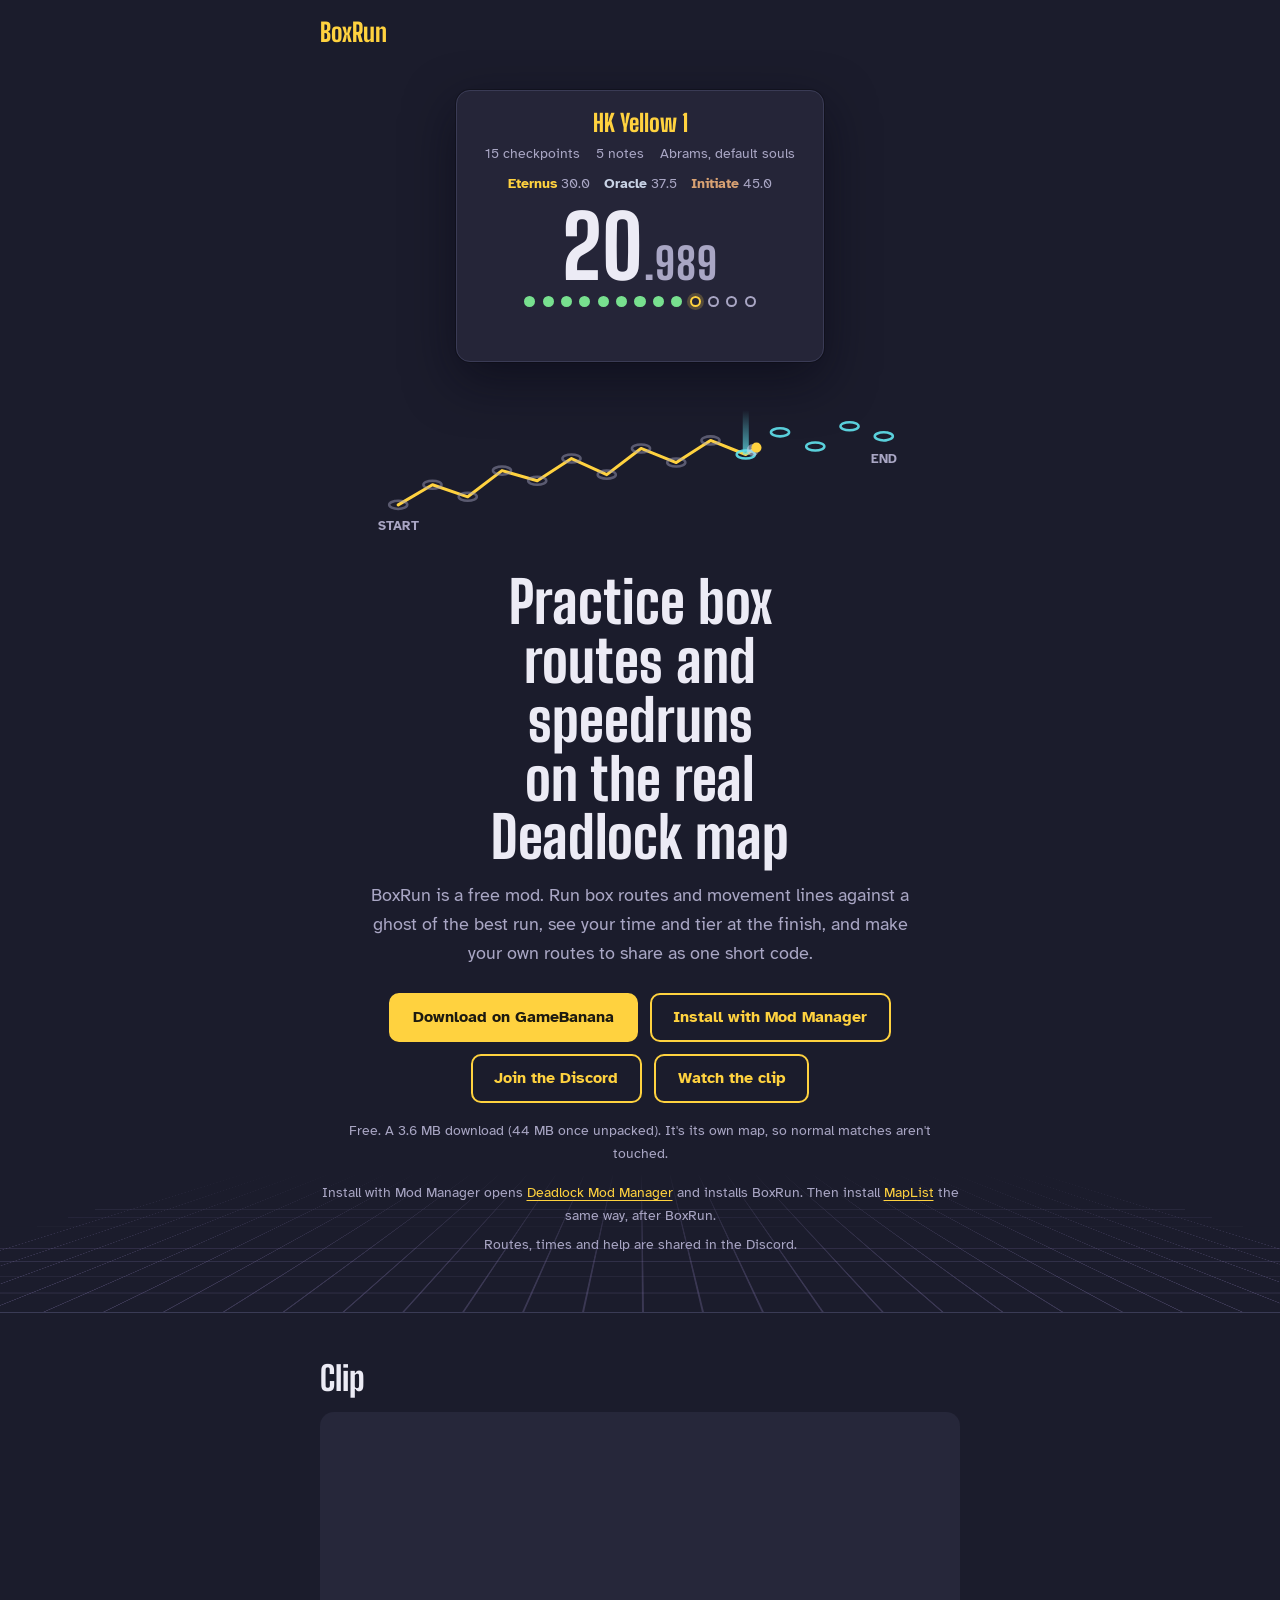
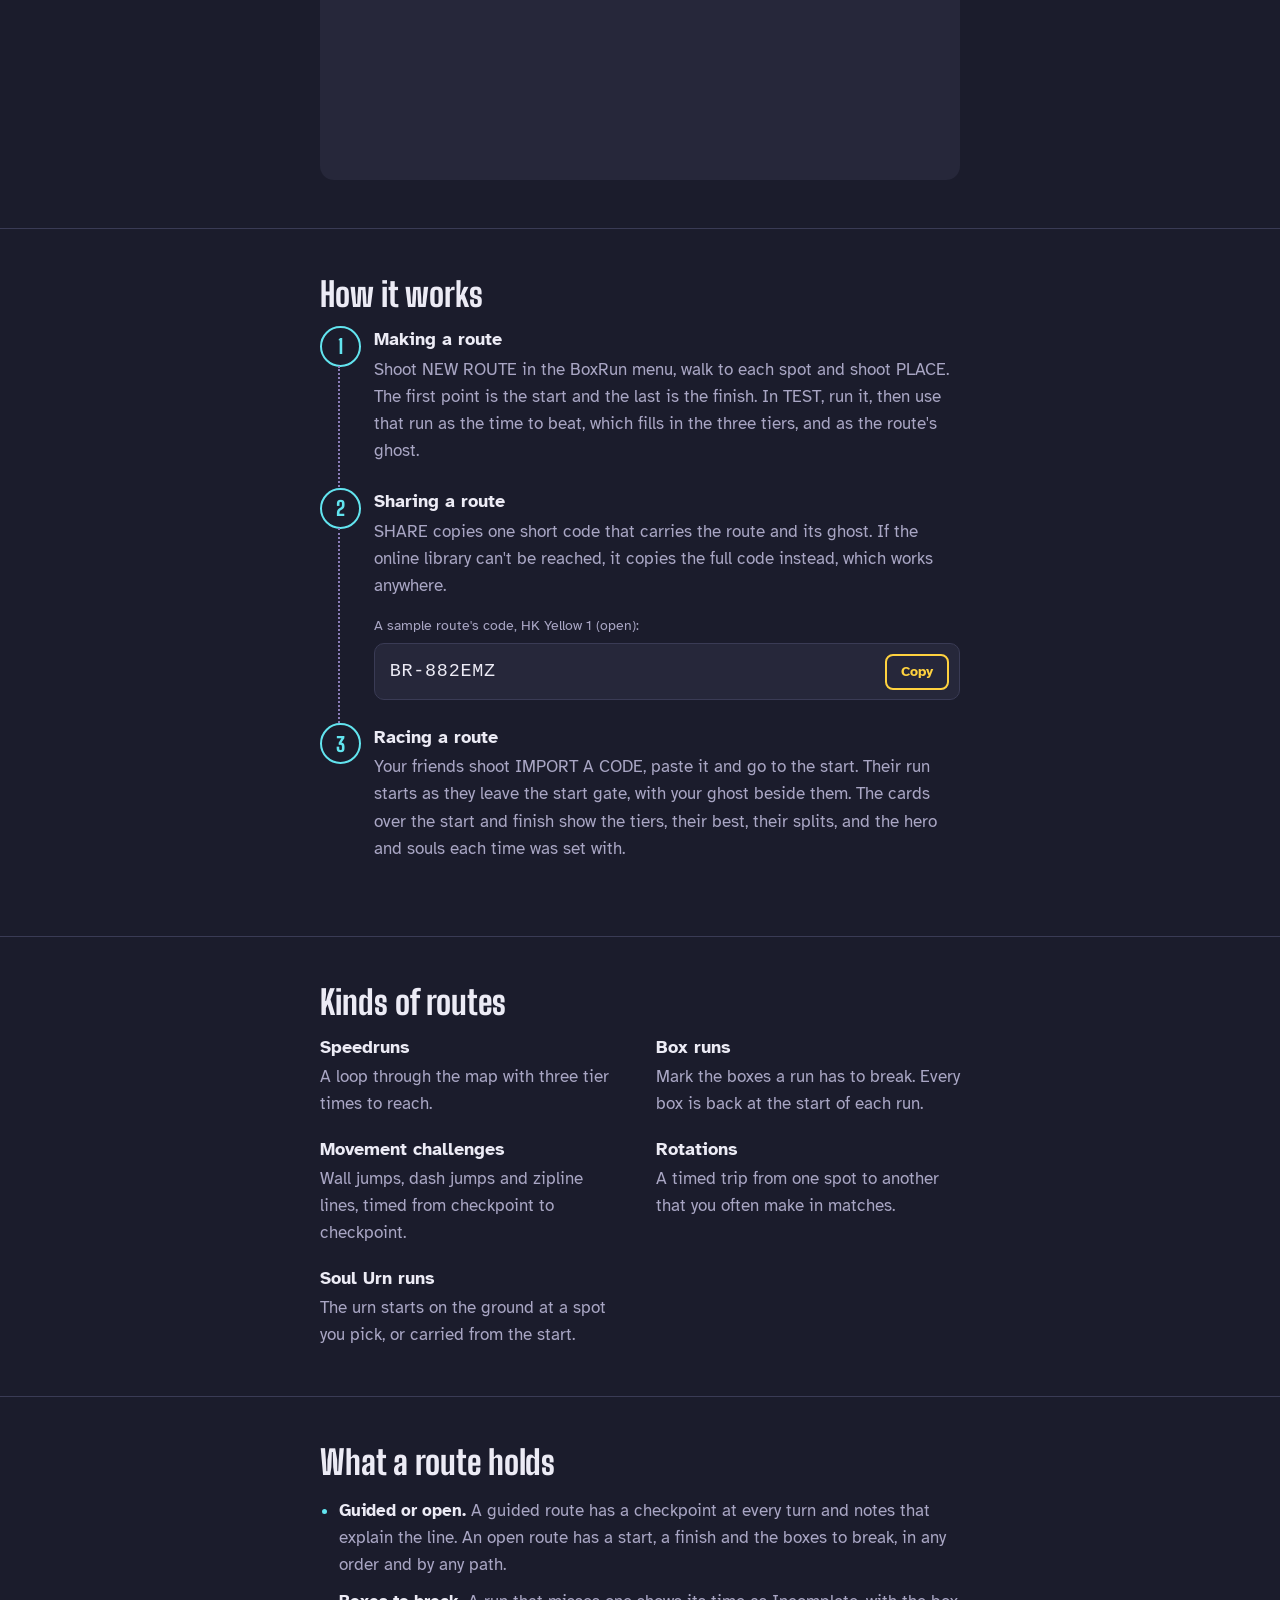
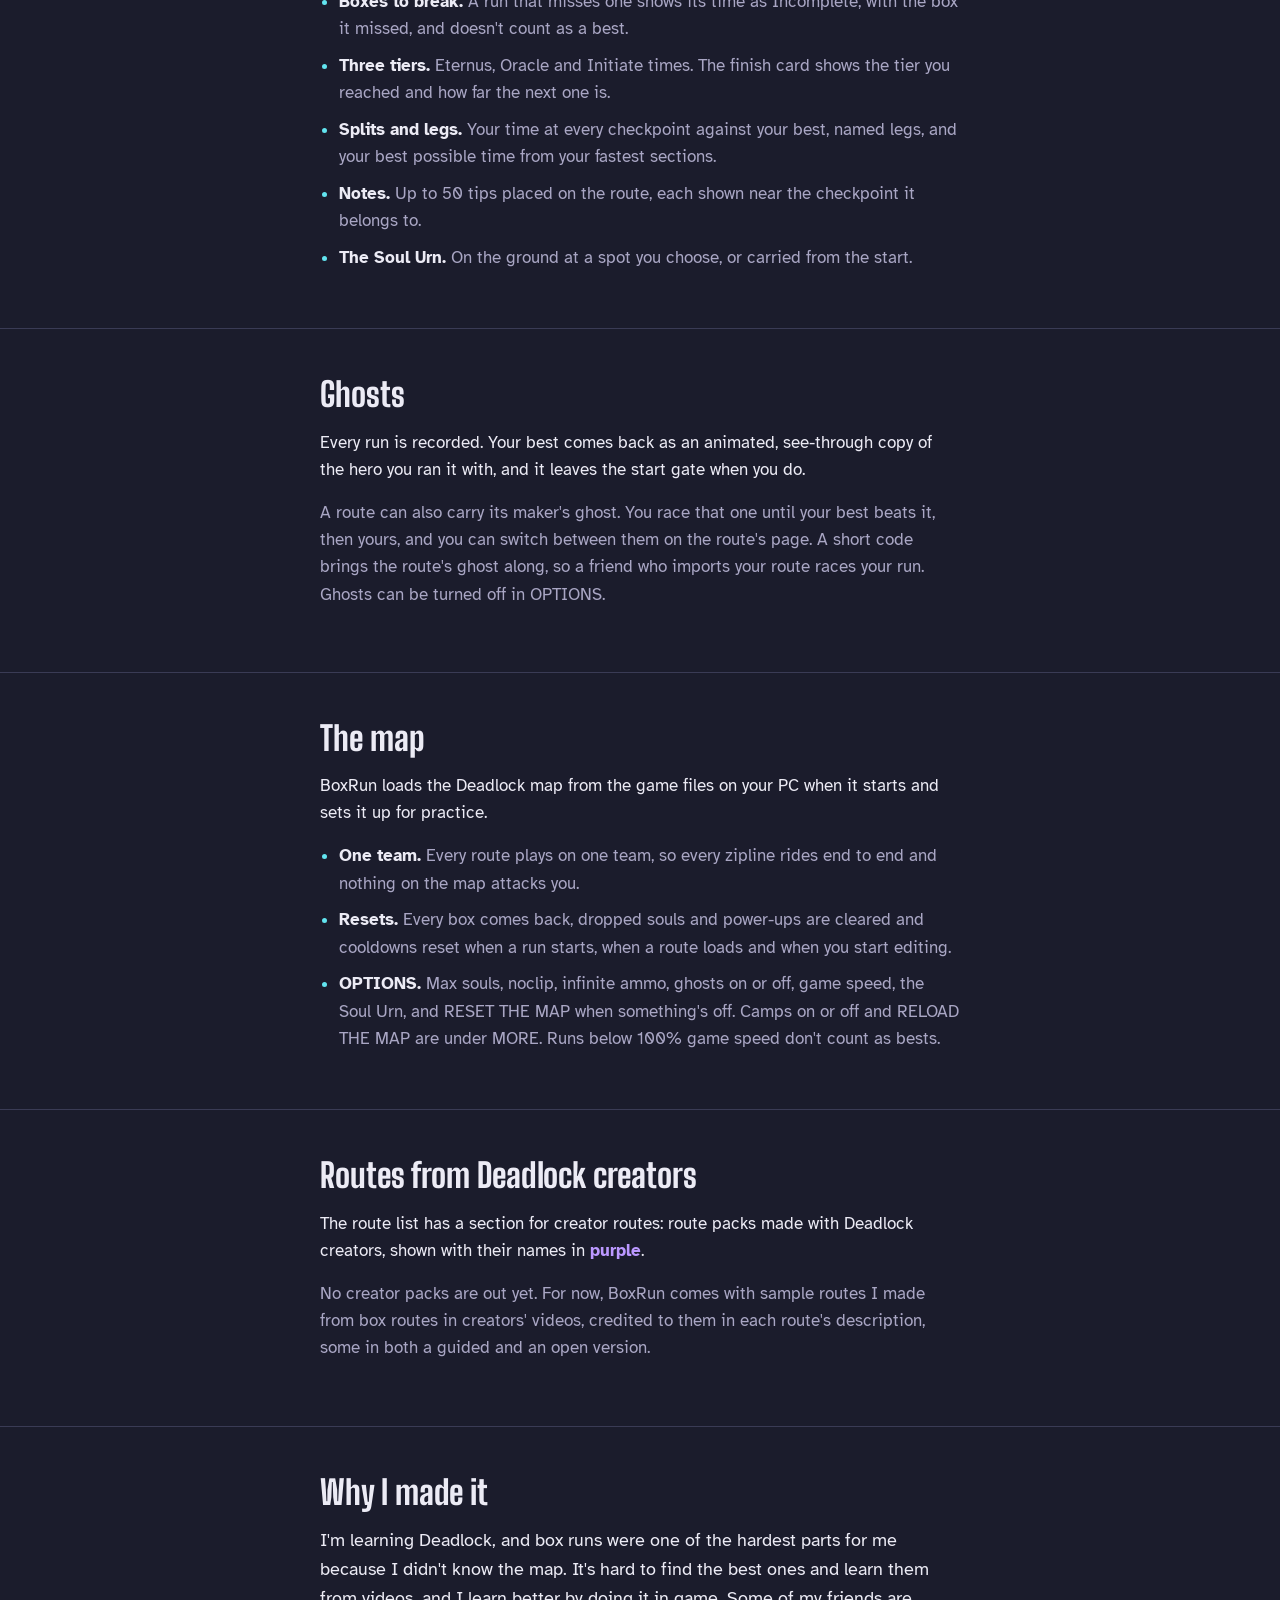
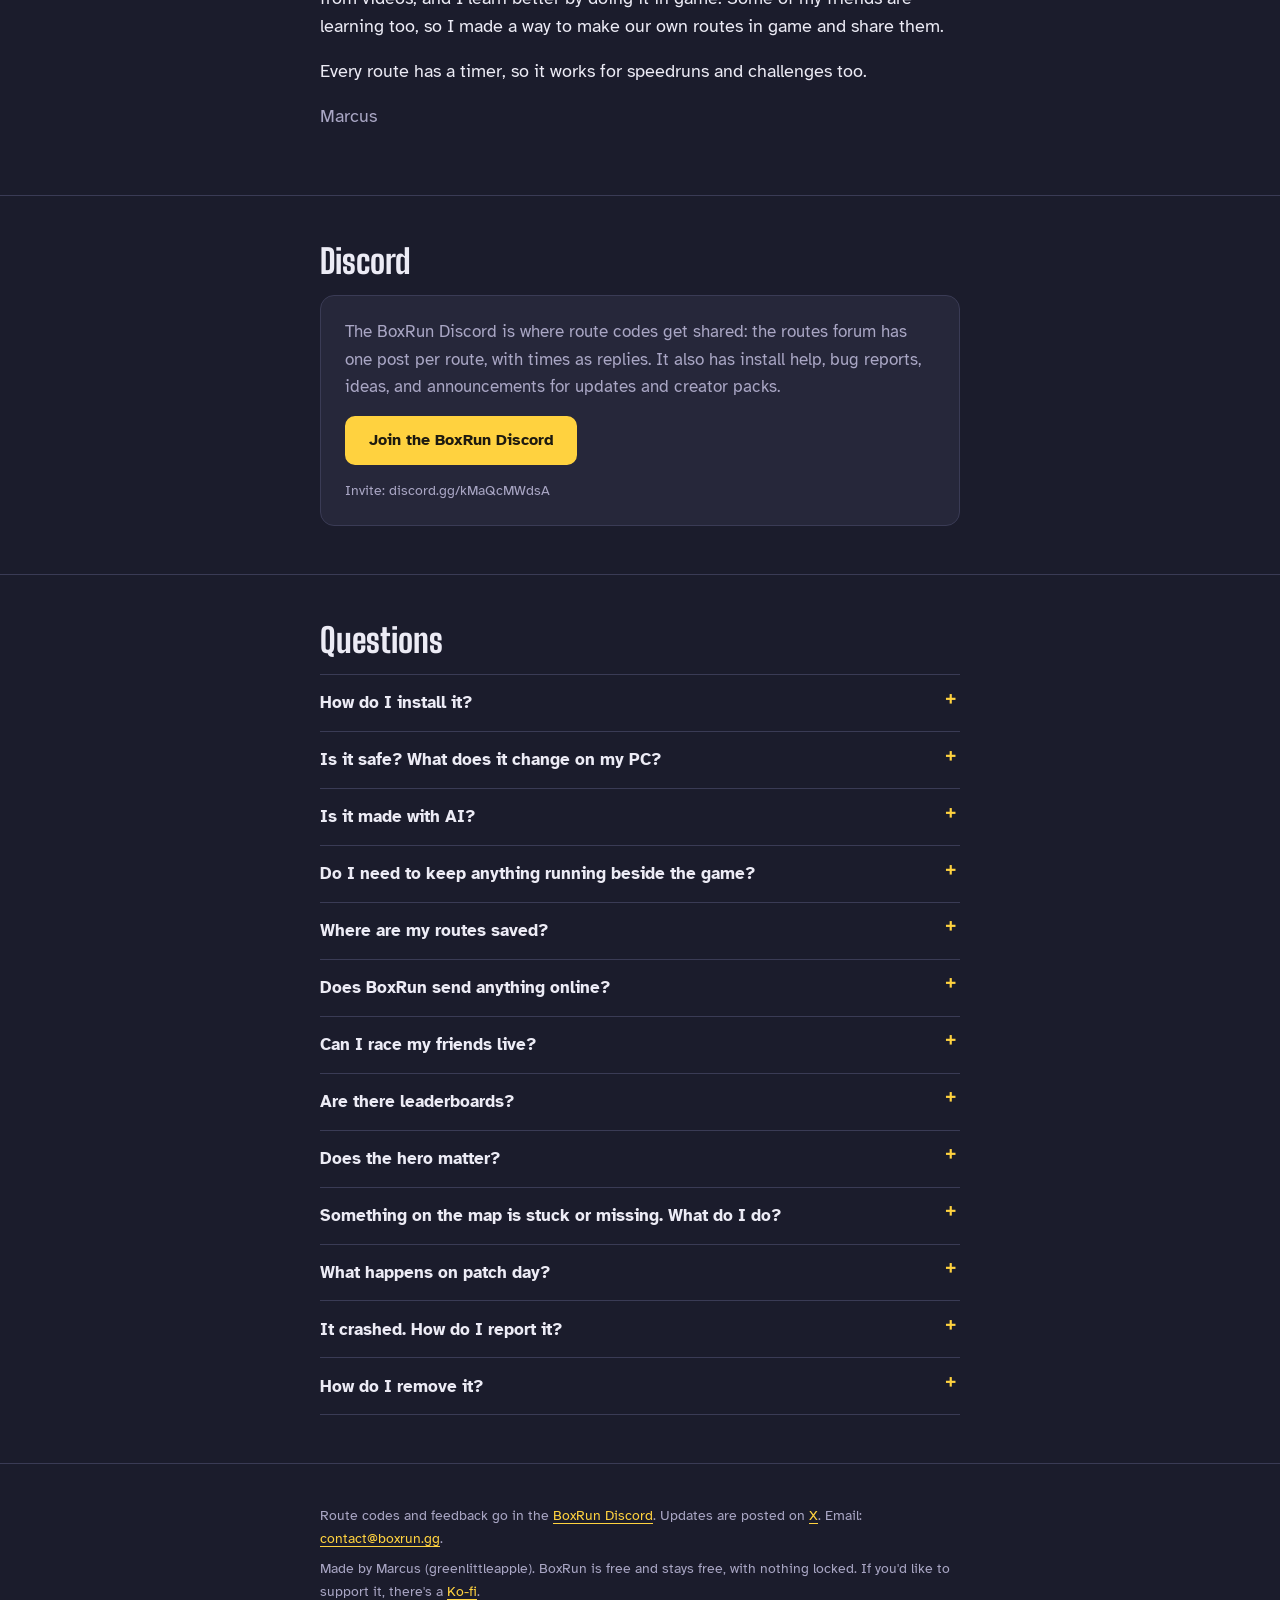
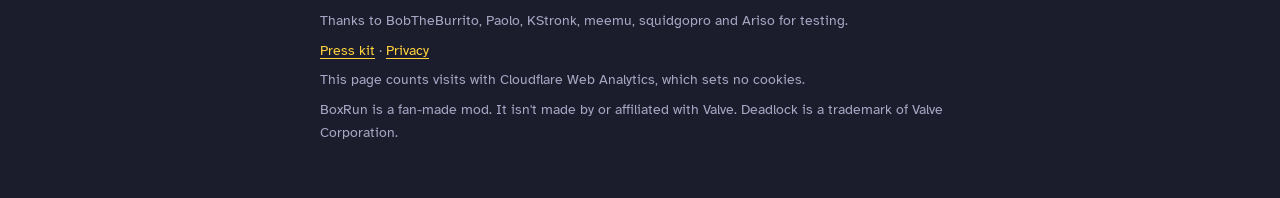
==== index.html @ 1deda926 "Mod Manager button: BoxRun 2.6 (file 1895412)" ====
<!doctype html>
<html lang="en">
<head>
<meta charset="utf-8">
<meta name="viewport" content="width=device-width, initial-scale=1">
<title>BoxRun: practice box routes and speedruns in Deadlock</title>
<meta name="description" content="BoxRun is a free Deadlock mod with timed box routes and movement lines on the real map. Race a ghost of the best run, share routes by short code, and try for a place on the weekly board. It's a map your mod manager installs, with no app to run and no account to sign in to.">
<meta property="og:title" content="BoxRun: practice box routes and speedruns in Deadlock">
<meta property="og:description" content="A free Deadlock mod: practice box routes and movement lines on the real map against a ghost, then make and share your own routes.">
<meta property="og:url" content="https://boxrun.gg/">
<meta name="theme-color" content="#1b1c2c">
<link rel="icon" href="favicon.svg" type="image/svg+xml">
<link rel="preconnect" href="https://fonts.googleapis.com">
<link rel="preconnect" href="https://fonts.gstatic.com" crossorigin>
<link href="https://fonts.googleapis.com/css2?family=Atkinson+Hyperlegible:ital,wght@0,400;0,700;1,400&family=Big+Shoulders+Display:wght@600;800&display=swap" rel="stylesheet">
<style>
  :root {
    color-scheme: dark;
    --night: #1b1c2c;      /* page background: Midtown after dark */
    --panel: #26273a;      /* the in-game menu's panel slate */
    --line: #3a3b55;
    --ink: #ecebf5;
    --muted: #a9a6c4;
    --gold: #ffd23f;       /* BoxRun's button yellow */
    --cyan: #62e4ef;       /* checkpoint pillar */
    --lilac: #8a7cb8;      /* test-floor grid */
    --best: #78e08f;       /* best time green */
    --beat: #ff7d7d;       /* time to beat red */
    --creator: #bb98ff;    /* creator names */
    --eternus: #ffd23f;    /* tier colours on the cards */
    --oracle: #c9d3e6;
    --initiate: #d9a273;
    --display: "Big Shoulders Display", "Arial Narrow", sans-serif;
    --body: "Atkinson Hyperlegible", "Segoe UI", sans-serif;
    --measure: 40rem;
  }
  * { box-sizing: border-box; }
  html { scroll-behavior: smooth; }
  @media (prefers-reduced-motion: reduce) { html { scroll-behavior: auto; } }
  body {
    margin: 0;
    background: var(--night);
    color: var(--ink);
    font: 400 1.0625rem/1.6 var(--body);
    -webkit-font-smoothing: antialiased;
  }
  a { color: var(--gold); text-underline-offset: 0.18em; }
  a:focus-visible, button:focus-visible, summary:focus-visible {
    outline: 3px solid var(--cyan);
    outline-offset: 3px;
    border-radius: 6px;
  }
  .wrap { width: min(100% - 2rem, var(--measure)); margin-inline: auto; }

  /* Top bar: the wordmark only, as in the in-game menu's corner */
  .bar { padding: 1.25rem 0 0; }
  .mark {
    font: 800 1.6rem/1 var(--display);
    color: var(--gold);
    text-decoration: none;
    letter-spacing: 0.01em;
  }

  /* Hero: a finish card over the lilac test floor */
  .hero { position: relative; padding: 2.5rem 0 3.5rem; text-align: center; overflow: hidden; }
  .floor {
    position: absolute; inset: auto -20% -1px -20%; height: 46%;
    background:
      repeating-linear-gradient(90deg, transparent 0 58px, rgba(138,124,184,.28) 58px 60px),
      repeating-linear-gradient(0deg, transparent 0 38px, rgba(138,124,184,.22) 38px 40px);
    transform: perspective(420px) rotateX(58deg);
    transform-origin: bottom;
    mask-image: linear-gradient(to top, #000 10%, transparent 95%);
    pointer-events: none;
  }
  .card {
    position: relative;
    display: inline-block;
    min-width: min(100%, 23rem);
    padding: 1.25rem 1.5rem 1.1rem;
    background: rgba(38,39,58,.92);
    border: 1px solid var(--line);
    border-radius: 14px;
    box-shadow: 0 0 0 1px rgba(0,0,0,.25), 0 18px 50px rgba(8,8,20,.55);
  }
  .card-title { font: 800 1.5rem/1 var(--display); color: var(--gold); margin: 0 0 .4rem; }
  .card-meta { margin: 0; font-size: .9rem; color: var(--muted); display: flex; flex-wrap: wrap; justify-content: center; gap: .1rem 1rem; }
  .card-meta span { white-space: nowrap; }
  .tiers { margin: .45rem 0 0; font-size: .9rem; display: flex; flex-wrap: wrap; justify-content: center; gap: .1rem .9rem; }
  .tiers span { white-space: nowrap; font-weight: 700; }
  .tiers b { font-weight: 400; color: var(--muted); }
  .t-eternus { color: var(--eternus); }
  .t-oracle { color: var(--oracle); }
  .t-initiate { color: var(--initiate); }
  .clock {
    margin: .55rem 0 .35rem;
    font: 800 clamp(3.6rem, 13vw, 5.4rem)/1 var(--display);
    font-variant-numeric: tabular-nums;
    letter-spacing: .01em;
  }
  .clock small { font-size: .5em; color: var(--muted); }
  .dots { display: flex; justify-content: center; gap: .45rem; margin: .1rem 0 .6rem; }
  .dot { width: .7rem; height: .7rem; border-radius: 50%; border: 2px solid var(--muted); }
  .dot.done { background: var(--best); border-color: var(--best); }
  .dot.next { border-color: var(--gold); box-shadow: 0 0 0 3px rgba(255,210,63,.22); }
  .result { margin: 0; min-height: 1.6em; font-weight: 700; color: var(--eternus); }
  .route { display: block; width: min(100%, 34rem); margin: 1.5rem auto 0; overflow: visible; }
  .route .path { fill: none; stroke: var(--gold); stroke-width: 3; stroke-linecap: round; stroke-linejoin: round; }
  .route .ring { fill: none; stroke: var(--cyan); stroke-width: 2.5; opacity: .9; }
  .route .ring.passed { stroke: var(--muted); opacity: .45; }
  .route .pillar { fill: url(#pillar); }
  .route .tag { font: 700 13px var(--body); fill: var(--muted); }
  .route .runner { fill: var(--gold); }
  .route .ghost { fill: var(--oracle); opacity: .55; }

  h1 {
    font: 800 clamp(2.4rem, 7.5vw, 3.6rem)/1.02 var(--display);
    margin: 2.25rem auto .9rem;
    max-width: 14ch;
    text-wrap: balance;
  }
  .lede { margin: 0 auto 1.6rem; max-width: 34rem; color: var(--muted); font-size: 1.125rem; text-wrap: pretty; }
  .actions { display: flex; flex-wrap: wrap; gap: .75rem; justify-content: center; }
  .btn {
    display: inline-block;
    padding: .8rem 1.35rem;
    border-radius: 10px;
    font: 700 1rem/1.2 var(--body);
    text-decoration: none;
    border: 2px solid var(--gold);
  }
  .btn.primary { background: var(--gold); color: #1d1a10; }
  .btn.primary:hover { background: #ffe07a; border-color: #ffe07a; }
  .btn.quiet { color: var(--gold); }
  .btn.quiet:hover { background: rgba(255,210,63,.1); }
  /* boxrun.gg/discord lands here: the join button pulses twice */
  .btn.flash { animation: flash 1.1s ease-out 2; }
  @keyframes flash {
    0% { box-shadow: 0 0 0 0 rgba(255,210,63,.8); }
    100% { box-shadow: 0 0 0 22px rgba(255,210,63,0); }
  }
  @media (prefers-reduced-motion: reduce) {
    .btn.flash { animation: none; outline: 3px solid var(--cyan); outline-offset: 4px; }
  }
  .fine { margin: 1rem 0 0; font-size: .9rem; color: var(--muted); }
  #soon { margin: 0 auto; max-width: 30rem; font-size: 1rem; }
  #hero-discord-line { margin-top: .35rem; }

  /* Sections */
  section { padding: 3rem 0; border-top: 1px solid var(--line); }
  h2 { font: 800 2.1rem/1.05 var(--display); margin: 0 0 1rem; }
  h3 { font: 700 1.125rem/1.3 var(--body); margin: 0 0 .25rem; }
  p { margin: 0 0 1rem; }
  .muted { color: var(--muted); }
  code { font-family: ui-monospace, "Cascadia Mono", Consolas, monospace; font-size: .9em; }

  .clip {
    aspect-ratio: 16 / 9;
    border-radius: 14px;
    background: var(--panel);
  }
  [hidden] { display: none !important; }
  .clip iframe { width: 100%; height: 100%; border: 0; border-radius: 14px; }

  .steps { list-style: none; margin: 0; padding: 0; counter-reset: step; }
  .steps li {
    counter-increment: step;
    position: relative;
    padding: 0 0 1.6rem 3.4rem;
  }
  .steps li::before {
    content: counter(step);
    position: absolute; left: 0; top: -.15rem;
    width: 2.3rem; height: 2.3rem;
    display: grid; place-items: center;
    border-radius: 50%;
    border: 2px solid var(--cyan);
    color: var(--cyan);
    font: 800 1.25rem/1 var(--display);
  }
  .steps li:not(:last-child)::after {
    content: "";
    position: absolute; left: 1.1rem; top: 2.35rem; bottom: .2rem;
    border-left: 2px dotted var(--lilac);
  }
  .steps p { margin: 0; color: var(--muted); }
  .steps .code-label { margin: .9rem 0 0; font-size: .9rem; }

  .code {
    display: flex; align-items: center; gap: .75rem;
    margin: .4rem 0 0;
    padding: .6rem .6rem .6rem .9rem;
    background: var(--panel);
    border: 1px solid var(--line);
    border-radius: 10px;
  }
  .code code {
    flex: 1; min-width: 0;
    font: 400 .85rem/1.4 ui-monospace, "Cascadia Mono", Consolas, monospace;
    color: var(--ink);
    overflow-wrap: anywhere;
  }
  .code code#sample { font-size: 1.15rem; letter-spacing: .04em; }
  .code button {
    flex: none;
    font: 700 .9rem/1 var(--body);
    padding: .55rem .9rem;
    border-radius: 8px;
    border: 2px solid var(--gold);
    background: transparent;
    color: var(--gold);
    cursor: pointer;
  }
  .code button[data-done] { background: var(--gold); color: #1d1a10; }

  .kinds { display: grid; gap: 1.25rem 2rem; grid-template-columns: repeat(auto-fit, minmax(15rem, 1fr)); }
  .kinds p { margin: 0; color: var(--muted); }

  .list { margin: 0; padding: 0 0 0 1.2rem; color: var(--muted); }
  .list li { margin: 0 0 .6rem; }
  .list li::marker { color: var(--cyan); }
  .list b { color: var(--ink); }

  .creator { color: var(--creator); font-weight: 700; }
  .packs { list-style: none; margin: 1.25rem 0 0; padding: 0; display: grid; gap: .75rem; grid-template-columns: repeat(auto-fit, minmax(17rem, 1fr)); }
  .pack {
    display: flex; align-items: center; gap: .9rem;
    padding: .85rem 1rem;
    background: var(--panel);
    border: 1px solid var(--line);
    border-radius: 12px;
  }
  .pack img { flex: none; width: 3.5rem; height: 3.5rem; border-radius: 50%; object-fit: cover; background: var(--line); }
  .pack-name { margin: 0; font-weight: 700; color: var(--creator); }
  .pack-what { margin: 0; color: var(--ink); }
  .pack a { font-size: .9rem; }

  .story p { font-size: 1.125rem; }
  .sig { color: var(--muted); }

  .join {
    padding: 1.4rem 1.5rem;
    background: var(--panel);
    border: 1px solid var(--line);
    border-radius: 14px;
  }
  .join p { color: var(--muted); }
  .join .fine { margin: .9rem 0 0; }

  details { border-bottom: 1px solid var(--line); padding: .9rem 0; }
  details:first-of-type { border-top: 1px solid var(--line); }
  summary { cursor: pointer; font-weight: 700; list-style: none; position: relative; padding-right: 2rem; }
  summary::-webkit-details-marker { display: none; }
  summary::after {
    content: "+"; position: absolute; right: .25rem; top: -.1rem;
    font: 800 1.4rem/1 var(--display); color: var(--gold);
  }
  details[open] summary::after { content: "\2013"; }
  details p { margin: .6rem 0 0; color: var(--muted); }

  footer { padding: 2.5rem 0 3rem; border-top: 1px solid var(--line); font-size: .9rem; color: var(--muted); }
  footer p { margin: 0 0 .4rem; }
</style>
</head>
<body>

<header class="wrap bar">
  <a class="mark" href="#top" aria-label="BoxRun home">BoxRun</a>
</header>

<main id="top">
  <div class="hero">
    <div class="floor" aria-hidden="true"></div>
    <div class="wrap">
      <!-- A finish card like the one in the mod; it plays one run against a ghost on load, then stays. -->
      <div class="card" role="img" aria-label="A BoxRun finish card: HK Yellow 1, 15 checkpoints, 5 notes, finished in 28.250 seconds as Abrams with default souls, the Eternus tier, 0.412 seconds ahead of the ghost">
        <p class="card-title">HK Yellow 1</p>
        <p class="card-meta"><span>15 checkpoints</span> <span>5 notes</span> <span>Abrams, default souls</span></p>
        <p class="tiers"><span class="t-eternus">Eternus <b>30.0</b></span> <span class="t-oracle">Oracle <b>37.5</b></span> <span class="t-initiate">Initiate <b>45.0</b></span></p>
        <p class="clock" id="clock">28<small>.250</small></p>
        <div class="dots" id="dots" aria-hidden="true"></div>
        <p class="result" id="result">Eternus: 0.412 ahead of the ghost</p>
      </div>

      <svg class="route" id="route" viewBox="0 0 540 150" aria-hidden="true">
        <defs>
          <linearGradient id="pillar" x1="0" y1="1" x2="0" y2="0">
            <stop offset="0" stop-color="#62e4ef" stop-opacity=".75"/>
            <stop offset="1" stop-color="#62e4ef" stop-opacity="0"/>
          </linearGradient>
        </defs>
        <path class="path" id="routePath" d=""/>
        <g id="rings"></g>
        <circle class="ghost" id="ghost" r="6" cx="30" cy="118"/>
        <circle class="runner" id="runner" r="5" cx="30" cy="118"/>
        <text class="tag" x="30" y="143" text-anchor="middle">START</text>
        <text class="tag" x="512" y="76" text-anchor="middle">END</text>
      </svg>

      <h1>Practice box routes and speedruns on the real Deadlock map</h1>
      <p class="lede">BoxRun is a free mod. Run box routes and movement lines against a ghost of the best run, see your time and tier at the finish, and make your own routes to share as one short code.</p>
      <div class="actions">
        <!-- Filled from SITE in the script at the bottom: the GameBanana link and the clip. -->
        <a class="btn primary" href="https://gamebanana.com/" id="download" hidden>Download on GameBanana</a>
        <a class="btn quiet" href="https://deadlockmods.app/" id="dmm" hidden>Install with Mod Manager</a>
        <a class="btn quiet" href="https://discord.gg/kMaQcMWdsA" id="hero-discord" rel="noopener">Join the Discord</a>
        <a class="btn quiet" href="#clip" id="watch" hidden>Watch the clip</a>
      </div>
      <p class="fine" id="soon">Coming soon to GameBanana. Free, a 3.6 MB download (44 MB once unpacked), and it's its own map, so normal matches aren't touched.</p>
      <p class="fine" id="free" hidden>Free. A 3.6 MB download (44 MB once unpacked). It's its own map, so normal matches aren't touched.</p>
      <p class="fine" id="dmm-line" hidden>Install with Mod Manager opens <a href="https://deadlockmods.app/" rel="noopener">Deadlock Mod Manager</a> and installs BoxRun. Then install <a href="https://gamebanana.com/mods/667277" rel="noopener">MapList</a> the same way, after BoxRun.</p>
      <p class="fine" id="hero-discord-line">Routes, times and help are shared in the Discord.</p>
    </div>
  </div>

  <section id="clip" hidden>
    <div class="wrap">
      <h2>Clip</h2>
      <div class="clip" id="clipbox"></div>
    </div>
  </section>

  <section id="how">
    <div class="wrap">
      <h2>How it works</h2>
      <ol class="steps">
        <li>
          <h3>Making a route</h3>
          <p>Shoot NEW ROUTE in the BoxRun menu, walk to each spot and shoot PLACE. The first point is the start and the last is the finish. In TEST, run it, then use that run as the time to beat, which fills in the three tiers, and as the route's ghost.</p>
        </li>
        <li>
          <h3>Sharing a route</h3>
          <p>SHARE copies one short code that carries the route and its ghost. If the online library can't be reached, it copies the full code instead, which works anywhere.</p>
          <p class="code-label">A sample route's code, HK Yellow 1 (open):</p>
          <div class="code">
            <code id="sample">BR-882EMZ</code>
            <button type="button" id="copy" aria-describedby="sample">Copy</button>
          </div>
        </li>
        <li>
          <h3>Racing a route</h3>
          <p>Your friends shoot IMPORT A CODE, paste it and go to the start. Their run starts as they leave the start gate, with your ghost beside them. The cards over the start and finish show the tiers, their best, their splits, and the hero and souls each time was set with.</p>
        </li>
      </ol>
    </div>
  </section>

  <section id="ideas">
    <div class="wrap">
      <h2>Kinds of routes</h2>
      <div class="kinds">
        <div>
          <h3>Speedruns</h3>
          <p>A loop through the map with three tier times to reach.</p>
        </div>
        <div>
          <h3>Box runs</h3>
          <p>Mark the boxes a run has to break. Every box is back at the start of each run.</p>
        </div>
        <div>
          <h3>Movement challenges</h3>
          <p>Wall jumps, dash jumps and zipline lines, timed from checkpoint to checkpoint.</p>
        </div>
        <div>
          <h3>Rotations</h3>
          <p>A timed trip from one spot to another that you often make in matches.</p>
        </div>
        <div>
          <h3>Soul Urn runs</h3>
          <p>The urn starts on the ground at a spot you pick, or carried from the start.</p>
        </div>
      </div>
    </div>
  </section>

  <section id="routes">
    <div class="wrap">
      <h2>What a route holds</h2>
      <ul class="list">
        <li><b>Guided or open.</b> A guided route has a checkpoint at every turn and notes that explain the line. An open route has a start, a finish and the boxes to break, in any order and by any path.</li>
        <li><b>Boxes to break.</b> A run that misses one shows its time as Incomplete, with the box it missed, and doesn't count as a best.</li>
        <li><b>Three tiers.</b> Eternus, Oracle and Initiate times. The finish card shows the tier you reached and how far the next one is.</li>
        <li><b>Splits and legs.</b> Your time at every checkpoint against your best, named legs, and your best possible time from your fastest sections.</li>
        <li><b>Notes.</b> Up to 50 tips placed on the route, each shown near the checkpoint it belongs to.</li>
        <li><b>The Soul Urn.</b> On the ground at a spot you choose, or carried from the start.</li>
      </ul>
    </div>
  </section>

  <section id="ghosts">
    <div class="wrap">
      <h2>Ghosts</h2>
      <p>Every run is recorded. Your best comes back as an animated, see-through copy of the hero you ran it with, and it leaves the start gate when you do.</p>
      <p class="muted">A route can also carry its maker's ghost. You race that one until your best beats it, then yours, and you can switch between them on the route's page. A short code brings the route's ghost along, so a friend who imports your route races your run. Ghosts can be turned off in OPTIONS.</p>
    </div>
  </section>

  <section id="map">
    <div class="wrap">
      <h2>The map</h2>
      <p>BoxRun loads the Deadlock map from the game files on your PC when it starts and sets it up for practice.</p>
      <ul class="list">
        <li><b>One team.</b> Every route plays on one team, so every zipline rides end to end and nothing on the map attacks you.</li>
        <li><b>Resets.</b> Every box comes back, dropped souls and power-ups are cleared and cooldowns reset when a run starts, when a route loads and when you start editing.</li>
        <li><b>OPTIONS.</b> Max souls, noclip, infinite ammo, ghosts on or off, game speed, the Soul Urn, and RESET THE MAP when something's off. Camps on or off and RELOAD THE MAP are under MORE. Runs below 100% game speed don't count as bests.</li>
      </ul>
    </div>
  </section>

  <section id="creators">
    <div class="wrap">
      <h2>Routes from Deadlock creators</h2>
      <p>The route list has a section for creator routes: route packs made with Deadlock creators, shown with their names in <span class="creator">purple</span>.</p>
      <p class="muted" id="packs-empty">No creator packs are out yet. For now, BoxRun comes with sample routes I made from box routes in creators' videos, credited to them in each route's description, some in both a guided and an open version.</p>
      <ul class="packs" id="packs" hidden></ul>
    </div>
  </section>

  <section id="why" class="story">
    <div class="wrap">
      <h2>Why I made it</h2>
      <p>I'm learning Deadlock, and box runs were one of the hardest parts for me because I didn't know the map. It's hard to find the best ones and learn them from videos, and I learn better by doing it in game. Some of my friends are learning too, so I made a way to make our own routes in game and share them.</p>
      <p>Every route has a timer, so it works for speedruns and challenges too.</p>
      <p class="sig">Marcus</p>
    </div>
  </section>

  <section id="discord">
    <div class="wrap">
      <h2>Discord</h2>
      <div class="join">
        <p>The BoxRun Discord is where route codes get shared: the routes forum has one post per route, with times as replies. It also has install help, bug reports, ideas, and announcements for updates and creator packs.</p>
        <a class="btn primary" id="discord-join" href="https://discord.gg/kMaQcMWdsA" rel="noopener">Join the BoxRun Discord</a>
        <p class="fine">Invite: discord.gg/kMaQcMWdsA</p>
      </div>
    </div>
  </section>

  <section id="faq">
    <div class="wrap">
      <h2>Questions</h2>
      <details>
        <summary>How do I install it?</summary>
        <p>Install BoxRun from the GameBanana page with a mod manager like Grimoire or Deadlock Mod Manager. Then install <a href="https://gamebanana.com/mods/667277" rel="noopener">MapList</a> the same way, after BoxRun. MapList adds the CUSTOM MAPS list to the Esc menu.</p>
        <p>Start Deadlock from the manager. In the hideout, press Esc and click BoxRun under CUSTOM MAPS, at the bottom of the friends column on the right. If it isn't listed, open the console (F7) and type <code>map boxrun_midtown</code>. Give it up to a minute after you spawn in, while the mod loads and the BoxRun menu appears in front of you. It can take longer on some PCs, so wait for the menu.</p>
        <p>With Deadlock Mod Manager, pick Launch Anyway when it warns that map mods are installed (its main button turns BoxRun off). If you already had MapList and BoxRun isn't listed, turn both off in Mods Library, then turn on BoxRun, then MapList. The GameBanana page also has steps for installing by hand.</p>
        <p>If you close the menu, press 0 to bring it back, or type <code>boxrun</code> in the console. 6 restarts your run. Both keys are on by default, and HELP turns them off.</p>
      </details>
      <details>
        <summary>Is it safe? What does it change on my PC?</summary>
        <p>BoxRun is one 44 MB addon file holding a small map you load yourself and play alone. That map loads the Deadlock map from the game files on your PC instead of carrying a copy, and it never changes them. There's no DLL, no injection and no replaced game file, and nothing changes in normal matches. A mod manager adds the addons lines to Deadlock's gameinfo.gi file, as it does for every mod. It sends anonymous counts with no ID, which OPTIONS turns off. The <a href="/privacy/">privacy page</a> lists everything it sends.</p>
      </details>
      <details>
        <summary>Is it made with AI?</summary>
        <p>BoxRun's code was written with AI coding help, using Claude Code (Anthropic's Claude). That includes the in-game menu and cards, which the code draws. Marcus designed BoxRun, directed the work and tests every release in game. The art, sounds and fonts are Deadlock's own, and the screenshots and clips are his own gameplay.</p>
      </details>
      <details>
        <summary>Do I need to keep anything running beside the game?</summary>
        <p>No. Everything happens in the in-game menu.</p>
      </details>
      <details>
        <summary>Where are my routes saved?</summary>
        <p>On your PC, in the storage of the game's built-in browser, through a small BoxRun page at save.boxrun.gg. Saving needs the internet. Offline, new routes and times last until you quit, and full route codes still work.</p>
      </details>
      <details>
        <summary>Does BoxRun send anything online?</summary>
        <p>Your routes and times stay on your PC until you press SHARE. The weekly board gets your time, Steam name and ghost only when you press SEND MY BEST, and keeps them on that week's page. When the menu opens, it asks BoxRun's server for the route of the week and checks routes you loaded for updates, and the server counts how many players opened the menu each day. BoxRun also sends anonymous counts. Once each: the first time the map loads, the menu opens, the menu is in front of you, you shoot or melee while it's open, press one of its buttons, go to a route's start, the start says READY, you start a run, finish one, finish one that counts, make a route, load a code or open COMMUNITY, with the days since your first day and the minutes since your first load. Your first finish also says why it didn't count, if it didn't, and a first run that ends without a finish says how it ended and roughly how many checkpoints you passed. Once a day you play: the days since your first day, whether it's your first day this week, and whether you came back the day after your first day or in your second week. After you play: how many runs you started, finished and got counted, how many of the counted ones were on sample, creator, community or your own routes, and the short code of each of those routes that has one, with how many runs and whether this PC sent that code before. Every count also carries BoxRun's version number. Nothing else: no ID, and no routes, times, names or Steam ID. OPTIONS turns them off. Publishing a route, or loading one by its BR- code, goes through BoxRun's save page to api.boxrun.gg. The server keeps the routes and ghosts people publish, plus a scrambled form of the internet address behind each request, used for rate limits, blocking spam, the menu count and the record that it loaded a code, which is kept. It never sees your saves or your Steam account, and sees a best time only if you send it to the weekly board. Full BR1 codes work without it. More on the <a href="/privacy/">privacy page</a>.</p>
      </details>
      <details>
        <summary>Can I race my friends live?</summary>
        <p>Not yet. Deadlock doesn't let players join custom servers the usual way, and live races are being tested with friends. For now you race each other's times and ghosts by sharing route codes.</p>
      </details>
      <details>
        <summary>Are there leaderboards?</summary>
        <p>There's a weekly board for the route of the week, shown under THIS WEEK in the menu. SEND MY BEST puts your time, Steam name and ghost on it. Every route also has three tier times, your best, your splits and a ghost.</p>
      </details>
      <details>
        <summary>Does the hero matter?</summary>
        <p>Any hero works. Each time is stored with the hero and whether max souls were on, and a ghost is always the hero who ran it.</p>
      </details>
      <details>
        <summary>Something on the map is stuck or missing. What do I do?</summary>
        <p>In the menu, OPTIONS has RESET THE MAP, which brings back the boxes, the urn and the ghost and puts you at the route's start. OPTIONS &gt; MORE has RELOAD THE MAP, which loads the map again with your routes kept. <code>boxrun_reset</code> in the console does the same as RESET THE MAP.</p>
      </details>
      <details>
        <summary>What happens on patch day?</summary>
        <p>BoxRun uses the Deadlock map from your installed game, so the world follows Valve's map patches with no BoxRun download. If a patch moves boxes or paths, routes made before it may need adjusting, and any BoxRun update that follows goes up on the GameBanana page. A Deadlock update can also undo the addons lines in gameinfo.gi. Your mod manager puts them back (Grimoire calls it Fix).</p>
      </details>
      <details>
        <summary>It crashed. How do I report it?</summary>
        <p>In the <a href="#discord">BoxRun Discord</a>. Say what you were doing when it happened, which hero you played and which route, and whether it happens again. BoxRun can't see crashes itself, so a report is the only way we hear about one. Bugs go there too, and route codes go in the routes forum.</p>
      </details>
      <details>
        <summary>How do I remove it?</summary>
        <p>Remove it in your mod manager, or delete the addon file the install notes name. To clear your saved routes first, type <code>boxrun_clear_saves</code> in the console while on the map.</p>
      </details>
    </div>
  </section>
</main>

<footer>
  <div class="wrap">
    <p>Route codes and feedback go in the <a href="https://discord.gg/kMaQcMWdsA" rel="noopener">BoxRun Discord</a>. Updates are posted on <a href="https://x.com/boxrungg" rel="noopener">X</a>. Email: <a href="mailto:contact@boxrun.gg">contact@boxrun.gg</a>.</p>
    <p>Made by Marcus (greenlittleapple). BoxRun is free and stays free, with nothing locked. If you'd like to support it, there's a <a href="https://ko-fi.com/greenlittleapple" rel="noopener">Ko-fi</a>.</p>
    <p>Thanks to BobTheBurrito, Paolo, KStronk, meemu, squidgopro and Ariso for testing.</p>
    <p><a href="/press/">Press kit</a> &middot; <a href="/privacy/">Privacy</a></p>
    <p id="counted" hidden>This page counts visits with Cloudflare Web Analytics, which sets no cookies.</p>
    <p>BoxRun is a fan-made mod. It isn't made by or affiliated with Valve. Deadlock is a trademark of Valve Corporation.</p>
  </div>
</footer>

<script>
// Launch links and analytics. Leave empty until they exist: the page then says "Coming soon to GameBanana",
// hides the clip, and loads no analytics script.
const SITE = {
  gamebanana: "https://gamebanana.com/mods/733166",   // the GameBanana page, e.g. "https://gamebanana.com/mods/123456"
  clipId: "_umRSrqrFrg",       // the YouTube video id of the clip, e.g. "dQw4w9WgXcQ"
  cfBeacon: "3dd07682e35d4e828f72fc3503201532",
  dmmFile: "1895412",   // GameBanana's file id of the current release (2.6), for the Mod Manager button: update at every upload
};

(() => {
  // HK Yellow 1's 15 points, drawn flat: start, 13 checkpoints, finish
  const points = [[30,118],[64,98],[99,110],[133,84],[168,94],[202,72],[237,88],[271,62],
                  [306,76],[340,54],[375,68],[409,46],[444,60],[478,40],[512,50]];
  const checkpoints = points.length - 2;          // start and end aren't checkpoints
  const finish = 28.250, ghostFinish = 28.662;
  const ns = "http://www.w3.org/2000/svg";
  const rings = document.getElementById("rings");
  const dotsBox = document.getElementById("dots");
  const clock = document.getElementById("clock");
  const result = document.getElementById("result");
  const path = document.getElementById("routePath");
  const runner = document.getElementById("runner");
  const ghost = document.getElementById("ghost");
  path.setAttribute("d", "M" + points.map(p => p.join(" ")).join(" L"));

  const ringEls = points.map(([x, y]) => {
    const g = document.createElementNS(ns, "g");
    const pillar = document.createElementNS(ns, "rect");
    pillar.setAttribute("class", "pillar");
    pillar.setAttribute("x", x - 3); pillar.setAttribute("y", y - 44);
    pillar.setAttribute("width", 6); pillar.setAttribute("height", 44);
    pillar.style.opacity = 0;
    const ring = document.createElementNS(ns, "ellipse");
    ring.setAttribute("class", "ring");
    ring.setAttribute("cx", x); ring.setAttribute("cy", y);
    ring.setAttribute("rx", 9); ring.setAttribute("ry", 4);
    g.append(pillar, ring);
    rings.append(g);
    return { pillar, ring };
  });
  const dots = Array.from({ length: checkpoints }, () => {
    const d = document.createElement("span");
    d.className = "dot";
    dotsBox.append(d);
    return d;
  });

  const fmt = t => {
    const s = Math.floor(t), ms = String(Math.round((t - s) * 1000)).padStart(3, "0").slice(0, 3);
    return s + "<small>." + ms + "</small>";
  };
  const place = (el, dist) => {
    const p = path.getPointAtLength(Math.min(dist, len));
    el.setAttribute("cx", p.x); el.setAttribute("cy", p.y);
  };
  // reached = how many points have been passed (0 = at the start)
  const show = (reached, t) => {
    clock.innerHTML = fmt(t);
    dots.forEach((d, i) => {
      d.className = "dot" + (i < reached - 1 ? " done" : i === reached - 1 ? " next" : "");
    });
    ringEls.forEach((r, i) => {
      r.ring.classList.toggle("passed", i < reached);
      r.pillar.style.opacity = i === reached ? 1 : 0;
    });
  };

  const len = path.getTotalLength();
  const still = window.matchMedia("(prefers-reduced-motion: reduce)").matches;
  if (still) { show(points.length, finish); place(runner, len); place(ghost, len * 0.985); return; }

  // One run on load: the line draws point to point while the clock counts up to the finish time,
  // and the ghost (a slightly slower run) follows the same line.
  path.style.strokeDasharray = len;
  path.style.strokeDashoffset = len;
  result.style.visibility = "hidden";
  const segs = [0];
  for (let i = 1; i < points.length; i++) {
    const [ax, ay] = points[i - 1], [bx, by] = points[i];
    segs.push(segs[i - 1] + Math.hypot(bx - ax, by - ay));
  }
  const total = segs[segs.length - 1];
  const duration = 3000;
  const ease = k => 1 - Math.pow(1 - k, 1.6);
  let t0;
  const step = now => {
    t0 ??= now;
    const k = Math.min((now - t0) / duration, 1);
    const eased = ease(k);
    const gk = Math.min((now - t0) / (duration * ghostFinish / finish), 1);
    let reached = 0;
    while (reached < points.length - 1 && segs[reached + 1] <= eased * total) reached++;
    path.style.strokeDashoffset = len * (1 - eased);
    place(runner, eased * len);
    place(ghost, ease(gk) * len);
    show(k === 1 ? points.length : reached, eased * finish);
    if (k < 1 || gk < 1) requestAnimationFrame(step);
    if (k === 1) result.style.visibility = "visible";
  };
  show(0, 0);
  setTimeout(() => requestAnimationFrame(step), 400);
})();

(() => {
  if (SITE.gamebanana) {
    const dl = document.getElementById("download");
    dl.href = SITE.gamebanana; dl.hidden = false;
    document.getElementById("soon").hidden = true;
    document.getElementById("free").hidden = false;
  }
  // Deadlock Mod Manager's 1-click link, as on GameBanana's Files list (tested 2026-11-05).
  // It names one file: SITE.dmmFile, set to the new file's id at every GameBanana upload (the release's PUBLISH steps).
  // No request to GameBanana from the page: the privacy page names only Cloudflare's visit count (C, 11-11).
  const mod = (SITE.gamebanana.match(/\/mods\/(\d+)/) || [])[1];
  if (mod && SITE.dmmFile) {
    const dmm = document.getElementById("dmm");
    dmm.href = "deadlock-mod-manager:https://gamebanana.com/mmdl/" + SITE.dmmFile + ",Mod," + mod; dmm.hidden = false;
    document.getElementById("dmm-line").hidden = false;
  }
  if (SITE.clipId) {
    const f = document.createElement("iframe");
    f.src = "https://www.youtube-nocookie.com/embed/" + encodeURIComponent(SITE.clipId);
    f.title = "BoxRun clip";
    f.allow = "encrypted-media; picture-in-picture";
    f.allowFullscreen = true;
    document.getElementById("clipbox").append(f);
    document.getElementById("clip").hidden = false;
    document.getElementById("watch").hidden = false;
  }
  // Cloudflare Web Analytics: this page only, never on save.boxrun.gg.
  if (SITE.cfBeacon) {
    const s = document.createElement("script");
    s.type = "module";                           // as Cloudflare's snippet loads it
    s.src = "https://static.cloudflareinsights.com/beacon.min.js";
    s.setAttribute("data-cf-beacon", JSON.stringify({ token: SITE.cfBeacon }));
    document.body.append(s);
    document.getElementById("counted").hidden = false;
  }
})();

// Creator packs. Add a creator only once their pack ships in the download AND they've said yes
// to their name and avatar on this page. Avatars go in creators/ (square, about 160 px).
const CREATORS = [
  // { name: "Leif", avatar: "creators/leif.jpg", pack: "Leif's box routes", routes: 28,
  //   link: "https://www.youtube.com/@leifdeadlock", linkText: "Leif on YouTube" },
];

(() => {
  const list = document.getElementById("packs");
  if (!CREATORS.length) return;
  for (const c of CREATORS) {
    const li = document.createElement("li");
    li.className = "pack";
    const img = document.createElement("img");
    img.src = c.avatar; img.alt = ""; img.width = 56; img.height = 56; img.loading = "lazy";
    const text = document.createElement("div");
    const name = document.createElement("p");
    name.className = "pack-name"; name.textContent = c.name;
    const what = document.createElement("p");
    what.className = "pack-what";
    what.textContent = c.pack + ", " + c.routes + (c.routes === 1 ? " route" : " routes");
    text.append(name, what);
    if (c.link) {
      const a = document.createElement("a");
      a.href = c.link; a.textContent = c.linkText || c.name; a.rel = "noopener"; a.target = "_blank";
      text.append(a);
    }
    li.append(img, text);
    list.append(li);
  }
  list.hidden = false;
  document.getElementById("packs-empty").hidden = true;
})();

// boxrun.gg/discord sends the browser to /#go-discord (no element has that id, so the browser doesn't jump):
// scroll smoothly to the Discord section and pulse the join button. A plain #discord link jumps, then pulses.
(() => {
  const section = document.getElementById("discord");
  const join = document.getElementById("discord-join");
  const still = window.matchMedia("(prefers-reduced-motion: reduce)").matches;
  const flash = () => {
    join.classList.remove("flash");
    void join.offsetWidth;                        // restart the animation
    join.classList.add("flash");
    setTimeout(() => join.classList.remove("flash"), 2600);
  };
  const go = smooth => {
    const r = section.getBoundingClientRect();
    const top = Math.max(0, scrollY + r.top - Math.max(0, (innerHeight - r.height) / 2));
    const jump = () => scrollTo({ top, behavior: "instant" });   // plain scrollTo would follow the CSS smooth setting
    if (!smooth || still || Math.abs(top - scrollY) < 2) { jump(); setTimeout(flash, 100); return; }
    let done = false;
    const end = () => {
      if (done) return;
      done = true;
      if (Math.abs(top - scrollY) > 40) jump();  // the smooth scroll didn't run (a background tab) or was cut short
      flash();
    };
    addEventListener("scrollend", () => { if (Math.abs(top - scrollY) < 40) end(); });
    setTimeout(end, 1600);                       // browsers without scrollend
    scrollTo({ top, behavior: "smooth" });
  };
  const fromLink = location.hash === "#go-discord";
  if (fromLink) {
    history.replaceState(null, "", "#discord");
    history.scrollRestoration = "manual";        // a restored scroll position would cut the scroll short
  }
  if (fromLink || location.hash === "#discord") {
    // after load and the fonts, so the layout doesn't shift under the scroll
    const start = () => (document.fonts ? document.fonts.ready : Promise.resolve()).then(() => setTimeout(() => go(fromLink), 150));
    if (document.readyState === "complete") start(); else addEventListener("load", start, { once: true });
  }
  window.addEventListener("hashchange", () => { if (location.hash === "#discord") flash(); });
})();

document.getElementById("copy").addEventListener("click", async e => {
  const btn = e.currentTarget;
  const text = document.getElementById("sample").textContent.trim();
  try {
    await navigator.clipboard.writeText(text);
    btn.textContent = "Copied";
  } catch {
    const range = document.createRange();
    range.selectNodeContents(document.getElementById("sample"));
    getSelection().removeAllRanges(); getSelection().addRange(range);
    btn.textContent = "Selected";
  }
  btn.dataset.done = "";
  setTimeout(() => { btn.textContent = "Copy"; delete btn.dataset.done; }, 1800);
});
</script>
</body>
</html>
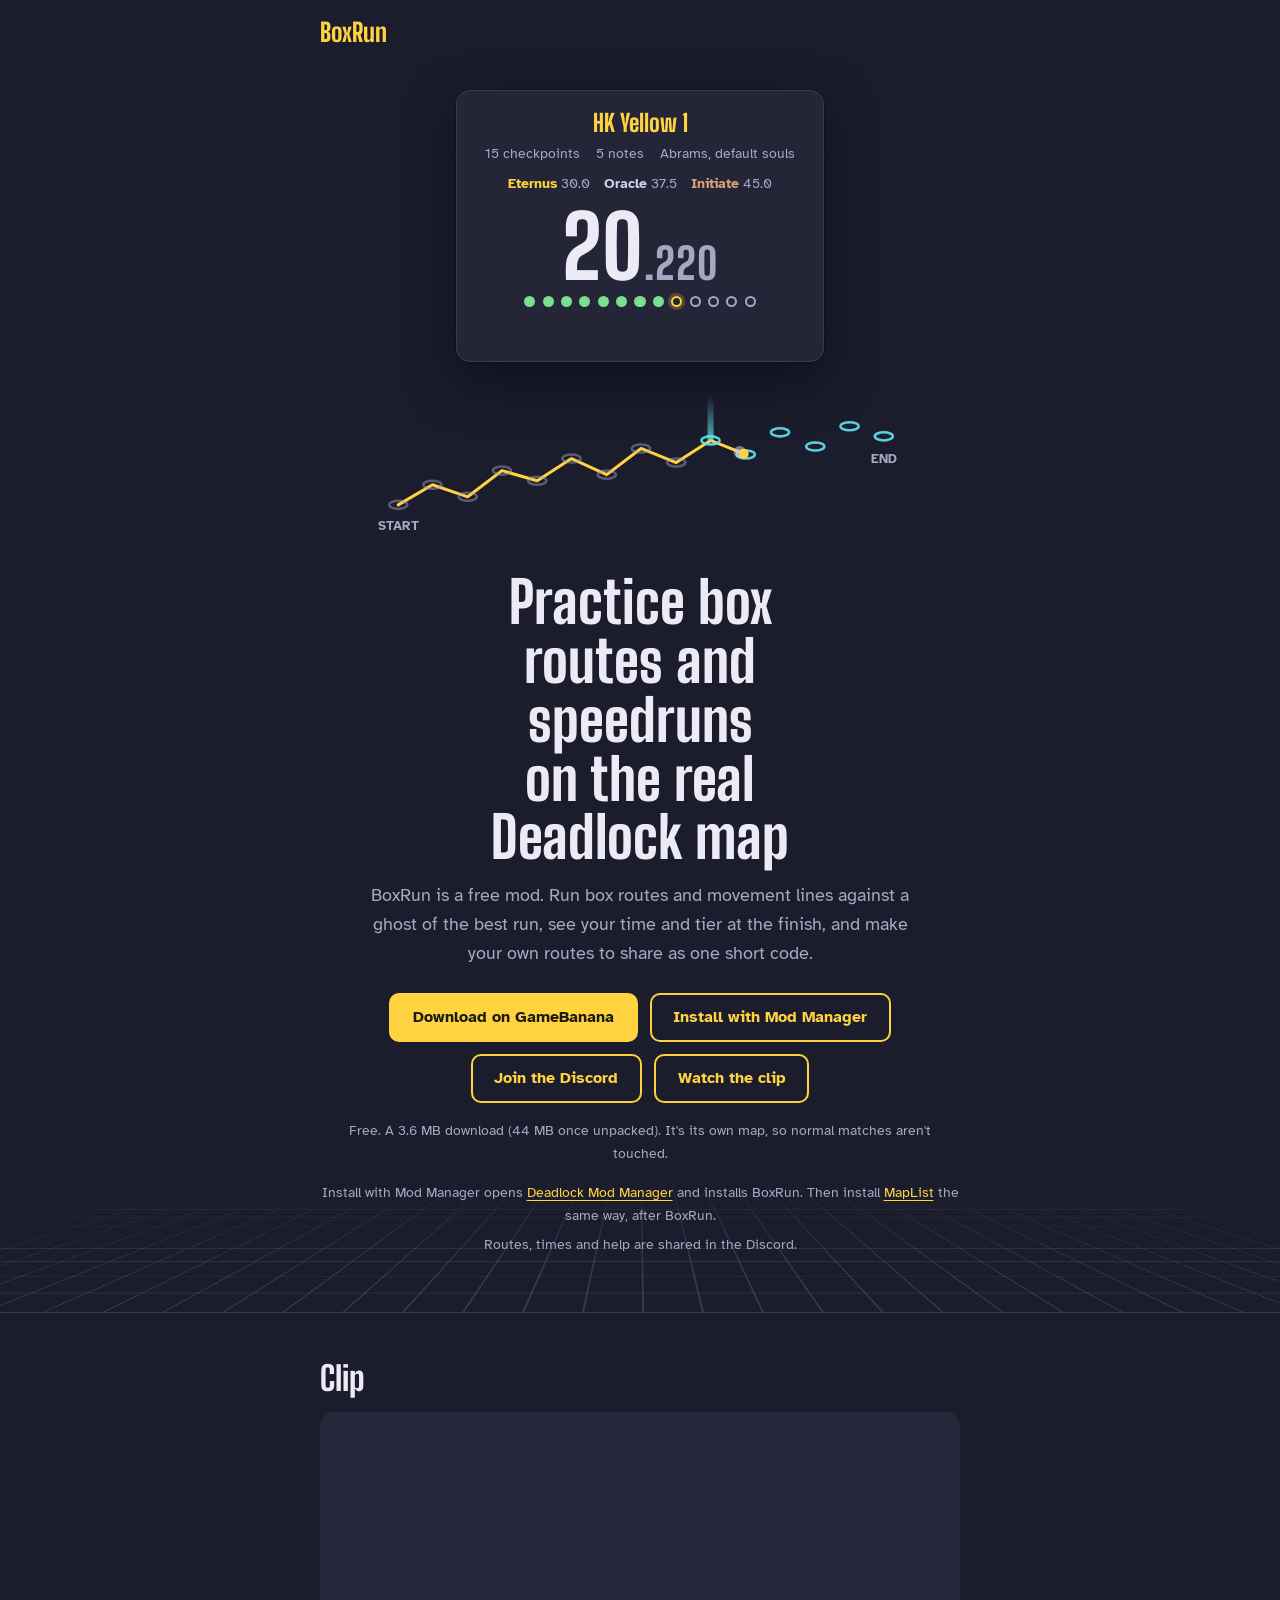
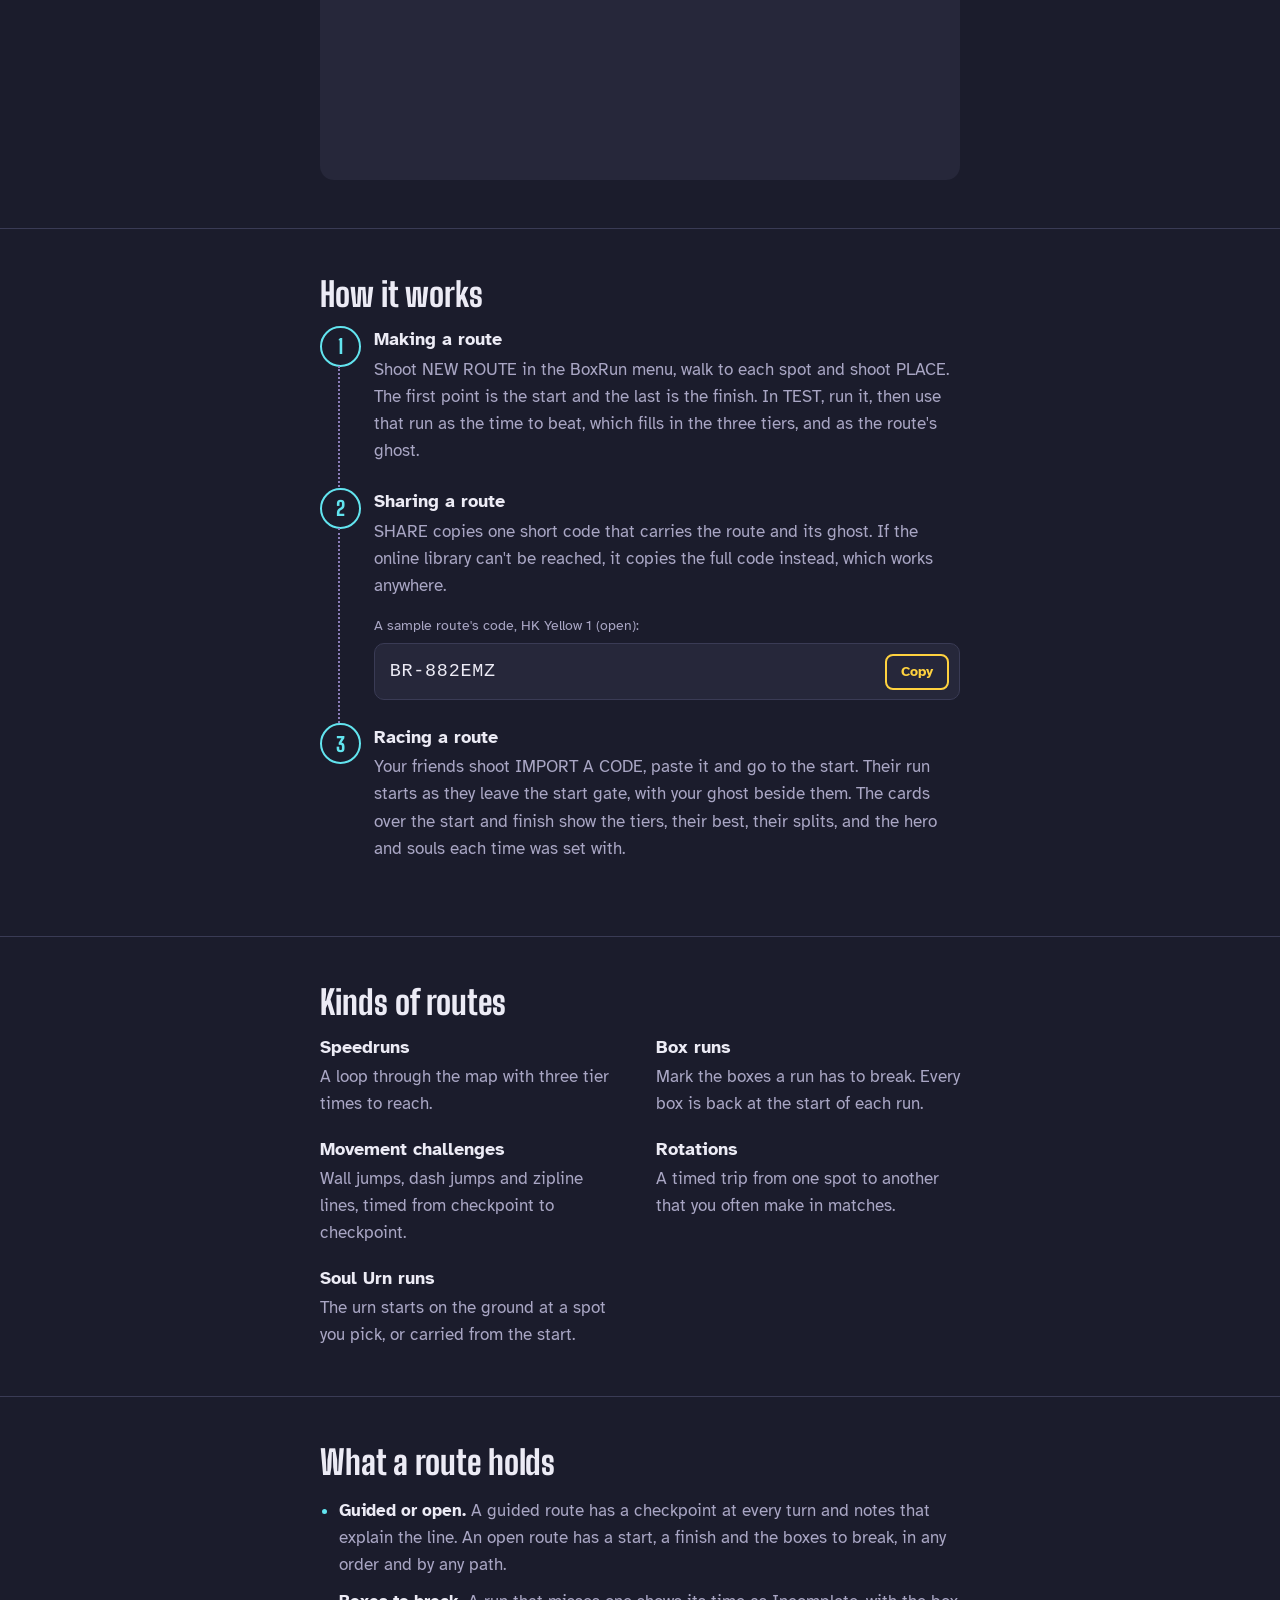
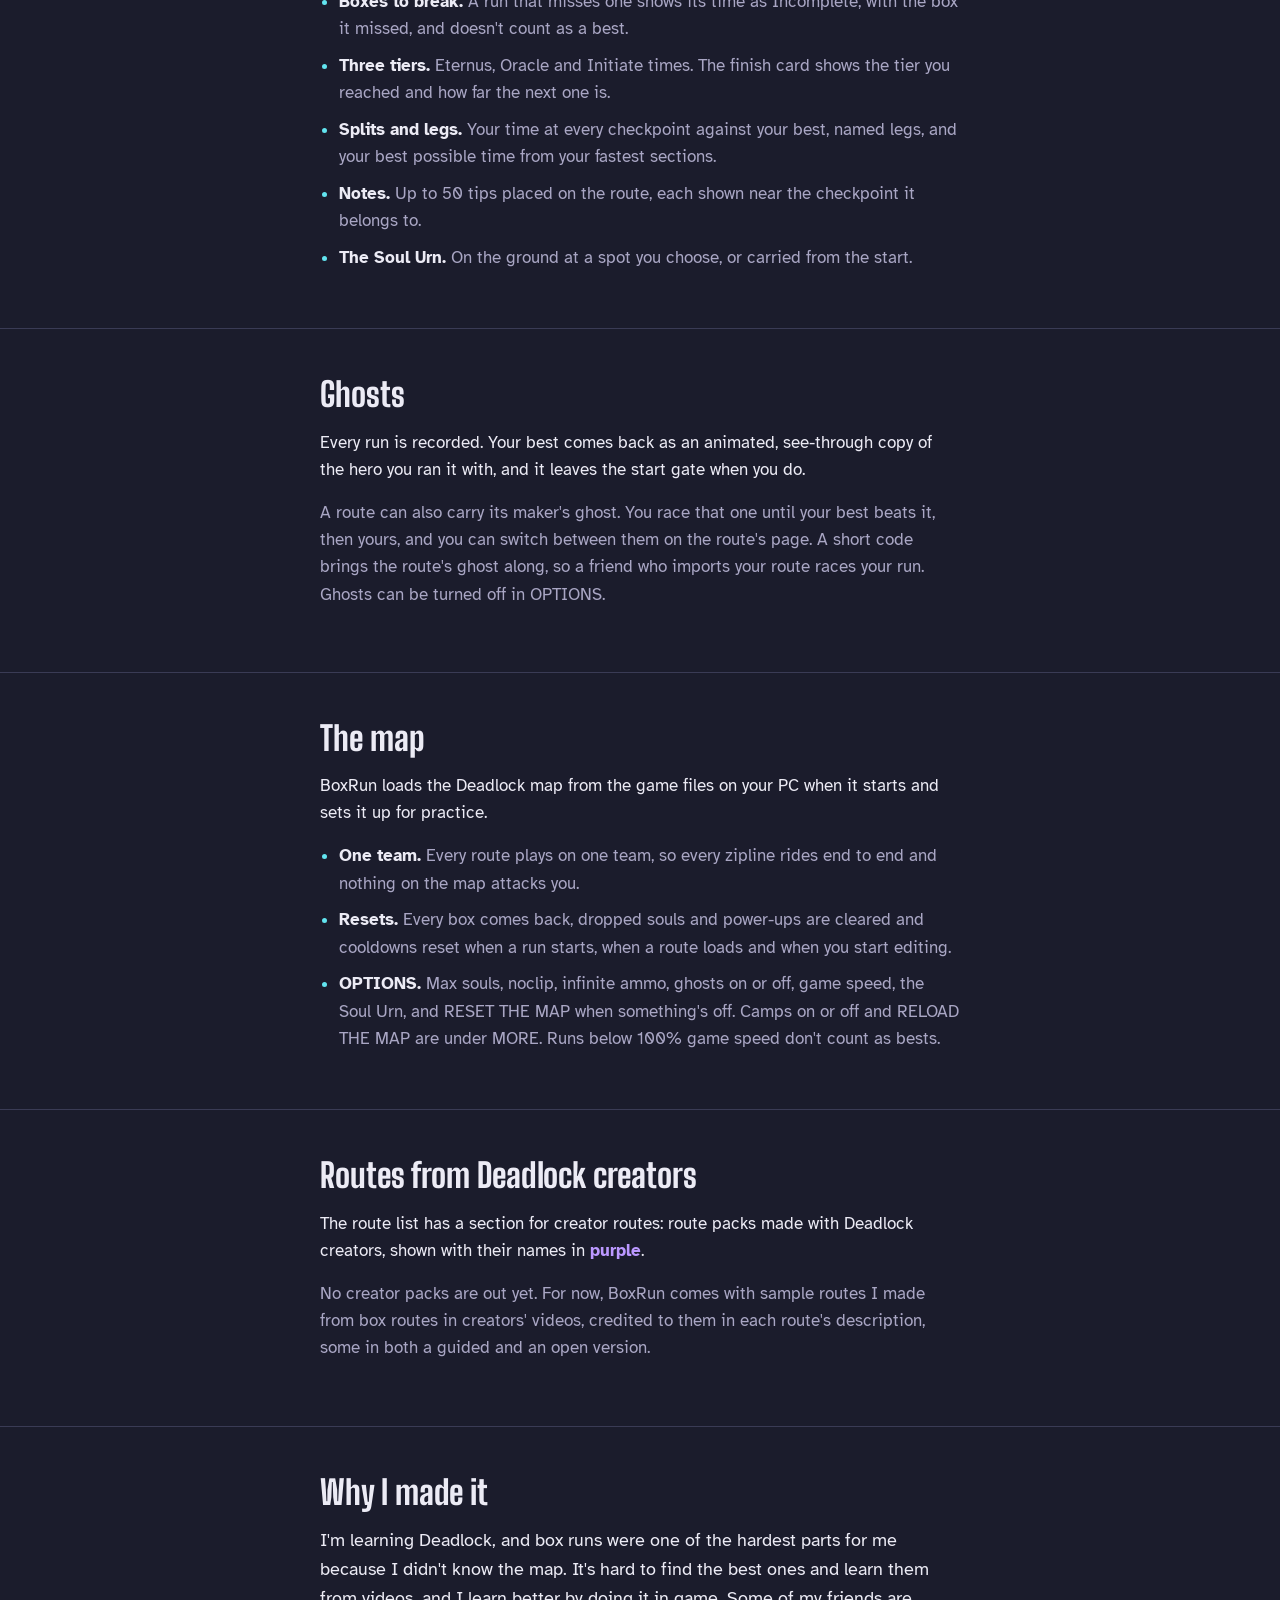
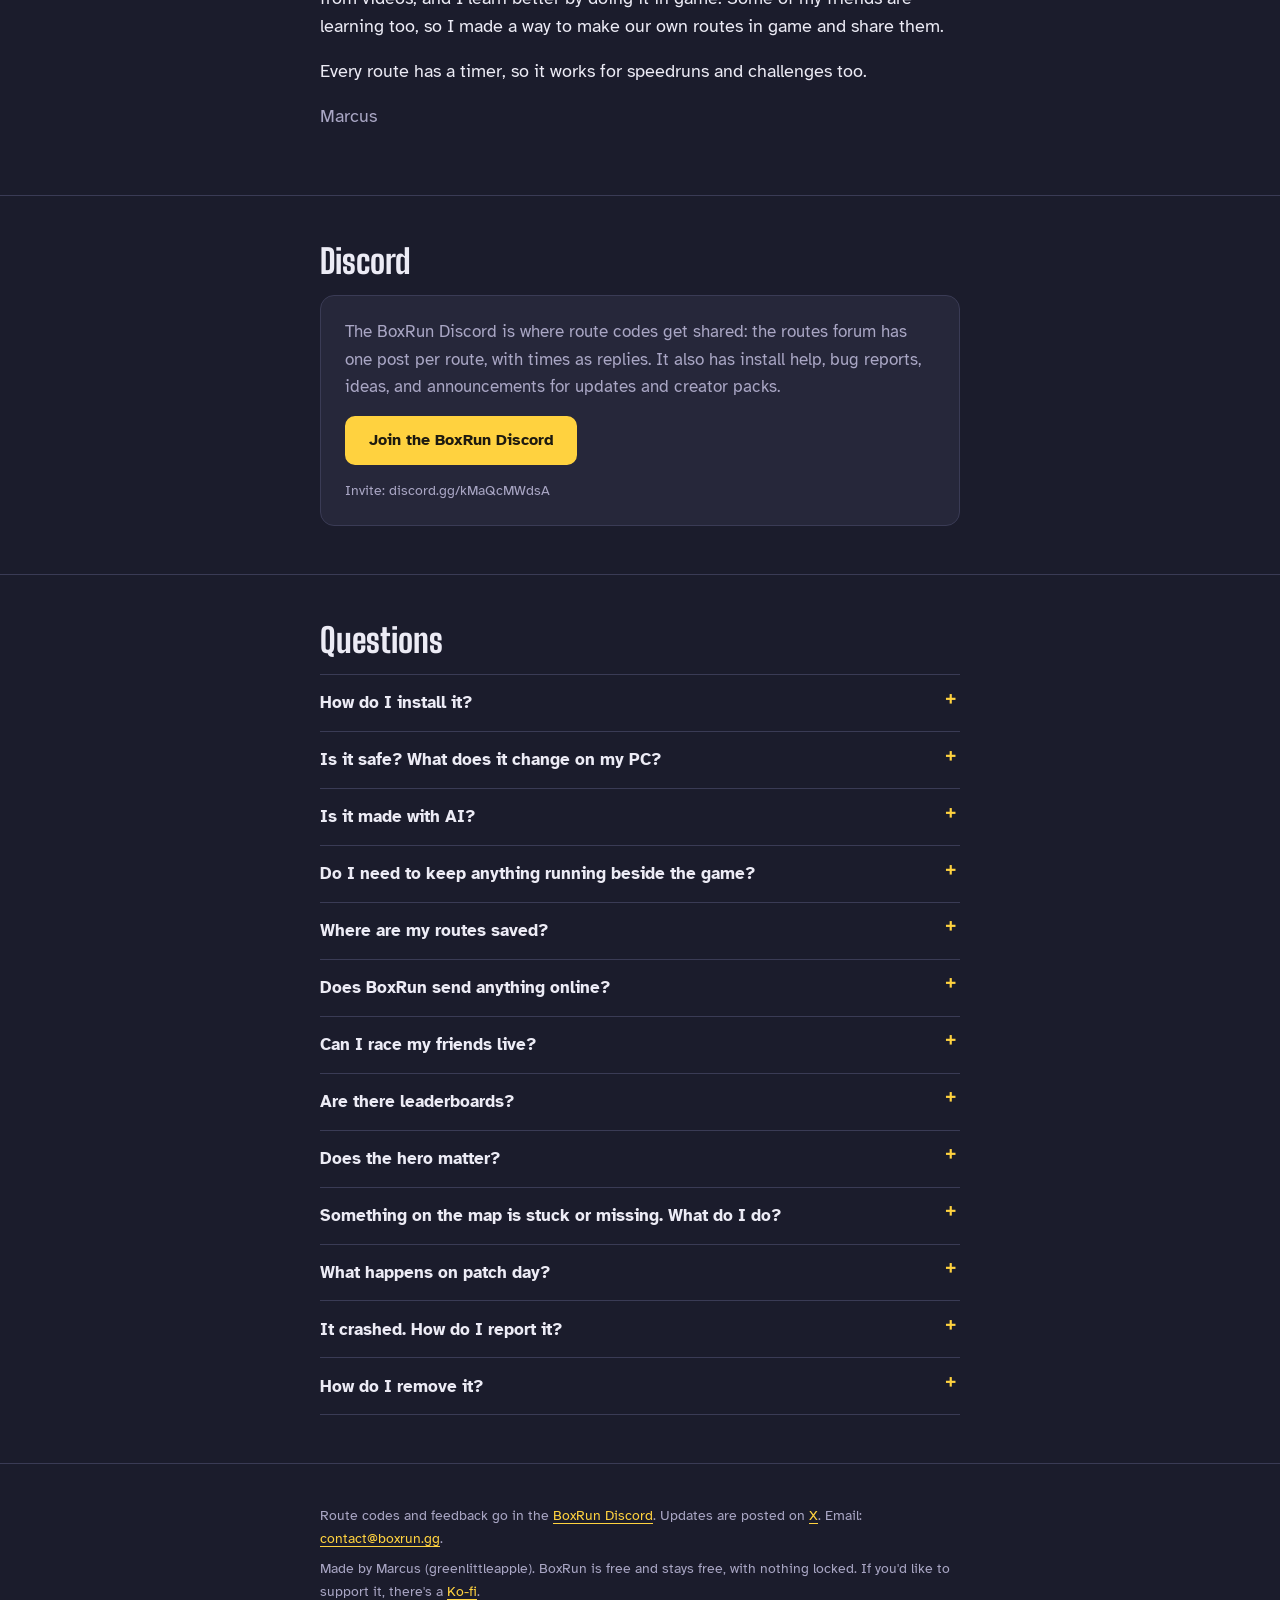
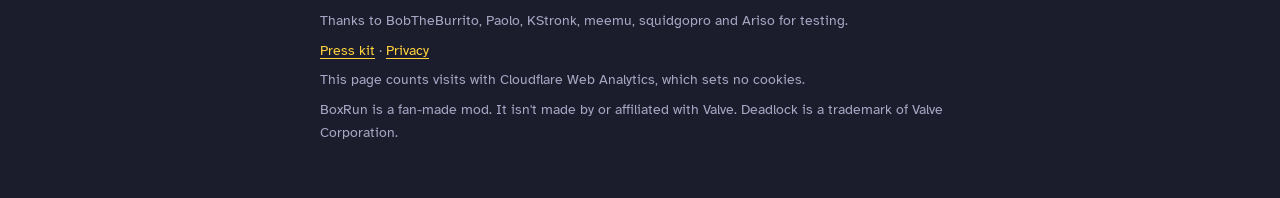
==== commit f3e672d4: "3.0: runs started and finished per route code on the privacy page and FAQ, Mod Manager button on the" ====
--- a/index.html
+++ b/index.html
@@ -464,7 +464,7 @@
       </details>
       <details>
         <summary>Does BoxRun send anything online?</summary>
-        <p>Your routes and times stay on your PC until you press SHARE. The weekly board gets your time, Steam name and ghost only when you press SEND MY BEST, and keeps them on that week's page. When the menu opens, it asks BoxRun's server for the route of the week and checks routes you loaded for updates, and the server counts how many players opened the menu each day. BoxRun also sends anonymous counts. Once each: the first time the map loads, the menu opens, the menu is in front of you, you shoot or melee while it's open, press one of its buttons, go to a route's start, the start says READY, you start a run, finish one, finish one that counts, make a route, load a code or open COMMUNITY, with the days since your first day and the minutes since your first load. Your first finish also says why it didn't count, if it didn't, and a first run that ends without a finish says how it ended and roughly how many checkpoints you passed. Once a day you play: the days since your first day, whether it's your first day this week, and whether you came back the day after your first day or in your second week. After you play: how many runs you started, finished and got counted, how many of the counted ones were on sample, creator, community or your own routes, and the short code of each of those routes that has one, with how many runs and whether this PC sent that code before. Every count also carries BoxRun's version number. Nothing else: no ID, and no routes, times, names or Steam ID. OPTIONS turns them off. Publishing a route, or loading one by its BR- code, goes through BoxRun's save page to api.boxrun.gg. The server keeps the routes and ghosts people publish, plus a scrambled form of the internet address behind each request, used for rate limits, blocking spam, the menu count and the record that it loaded a code, which is kept. It never sees your saves or your Steam account, and sees a best time only if you send it to the weekly board. Full BR1 codes work without it. More on the <a href="/privacy/">privacy page</a>.</p>
+        <p>Your routes and times stay on your PC until you press SHARE. The weekly board gets your time, Steam name and ghost only when you press SEND MY BEST, and keeps them on that week's page. When the menu opens, it asks BoxRun's server for the route of the week and checks routes you loaded for updates, and the server counts how many players opened the menu each day. BoxRun also sends anonymous counts. Once each: the first time the map loads, the menu opens, the menu is in front of you, you shoot or melee while it's open, press one of its buttons, go to a route's start, the start says READY, you start a run, finish one, finish one that counts, make a route, load a code, open the library, pick a FARM lane or use FILTER, with the days since your first day and the minutes since your first load. Your first finish also says why it didn't count, if it didn't, and a first run that ends without a finish says how it ended and roughly how many checkpoints you passed. Once a day you play: the days since your first day, whether it's your first day this week, and whether you came back the day after your first day or in your second week. After you play: how many runs you started, finished and got counted, how many of the counted ones were on sample, creator, community or your own routes, and the short code of each of those routes that has one, with how many runs and whether this PC sent that code before, how many runs you started and finished on each route that has a short code (never how long they took), and how many routes you loaded from each place in the menu (HOME, THIS WEEK, a FARM lane, MOVEMENT, NEW THIS WEEK, CREATORS, MINE, the star list, TO BEAT, ALL, FILTER, a tag on a route's page, NEXT or a code). Every count also carries BoxRun's version number. Nothing else: no ID, and no routes, times, names or Steam ID. OPTIONS turns them off. Publishing a route, or loading one by its BR- code, goes through BoxRun's save page to api.boxrun.gg. The server keeps the routes and ghosts people publish, plus a scrambled form of the internet address behind each request, used for rate limits, blocking spam, the menu count and the record that it loaded a code, which is kept. It never sees your saves or your Steam account, and sees a best time only if you send it to the weekly board. Full BR1 codes work without it. More on the <a href="/privacy/">privacy page</a>.</p>
       </details>
       <details>
         <summary>Can I race my friends live?</summary>
@@ -516,7 +516,7 @@
   gamebanana: "https://gamebanana.com/mods/733166",   // the GameBanana page, e.g. "https://gamebanana.com/mods/123456"
   clipId: "_umRSrqrFrg",       // the YouTube video id of the clip, e.g. "dQw4w9WgXcQ"
   cfBeacon: "3dd07682e35d4e828f72fc3503201532",
-  dmmFile: "1895412",   // GameBanana's file id of the current release (2.6), for the Mod Manager button: update at every upload
+  dmmFile: "1896800",   // GameBanana's file id of the current release (3.0), for the Mod Manager button: update at every upload
 };
 
 (() => {
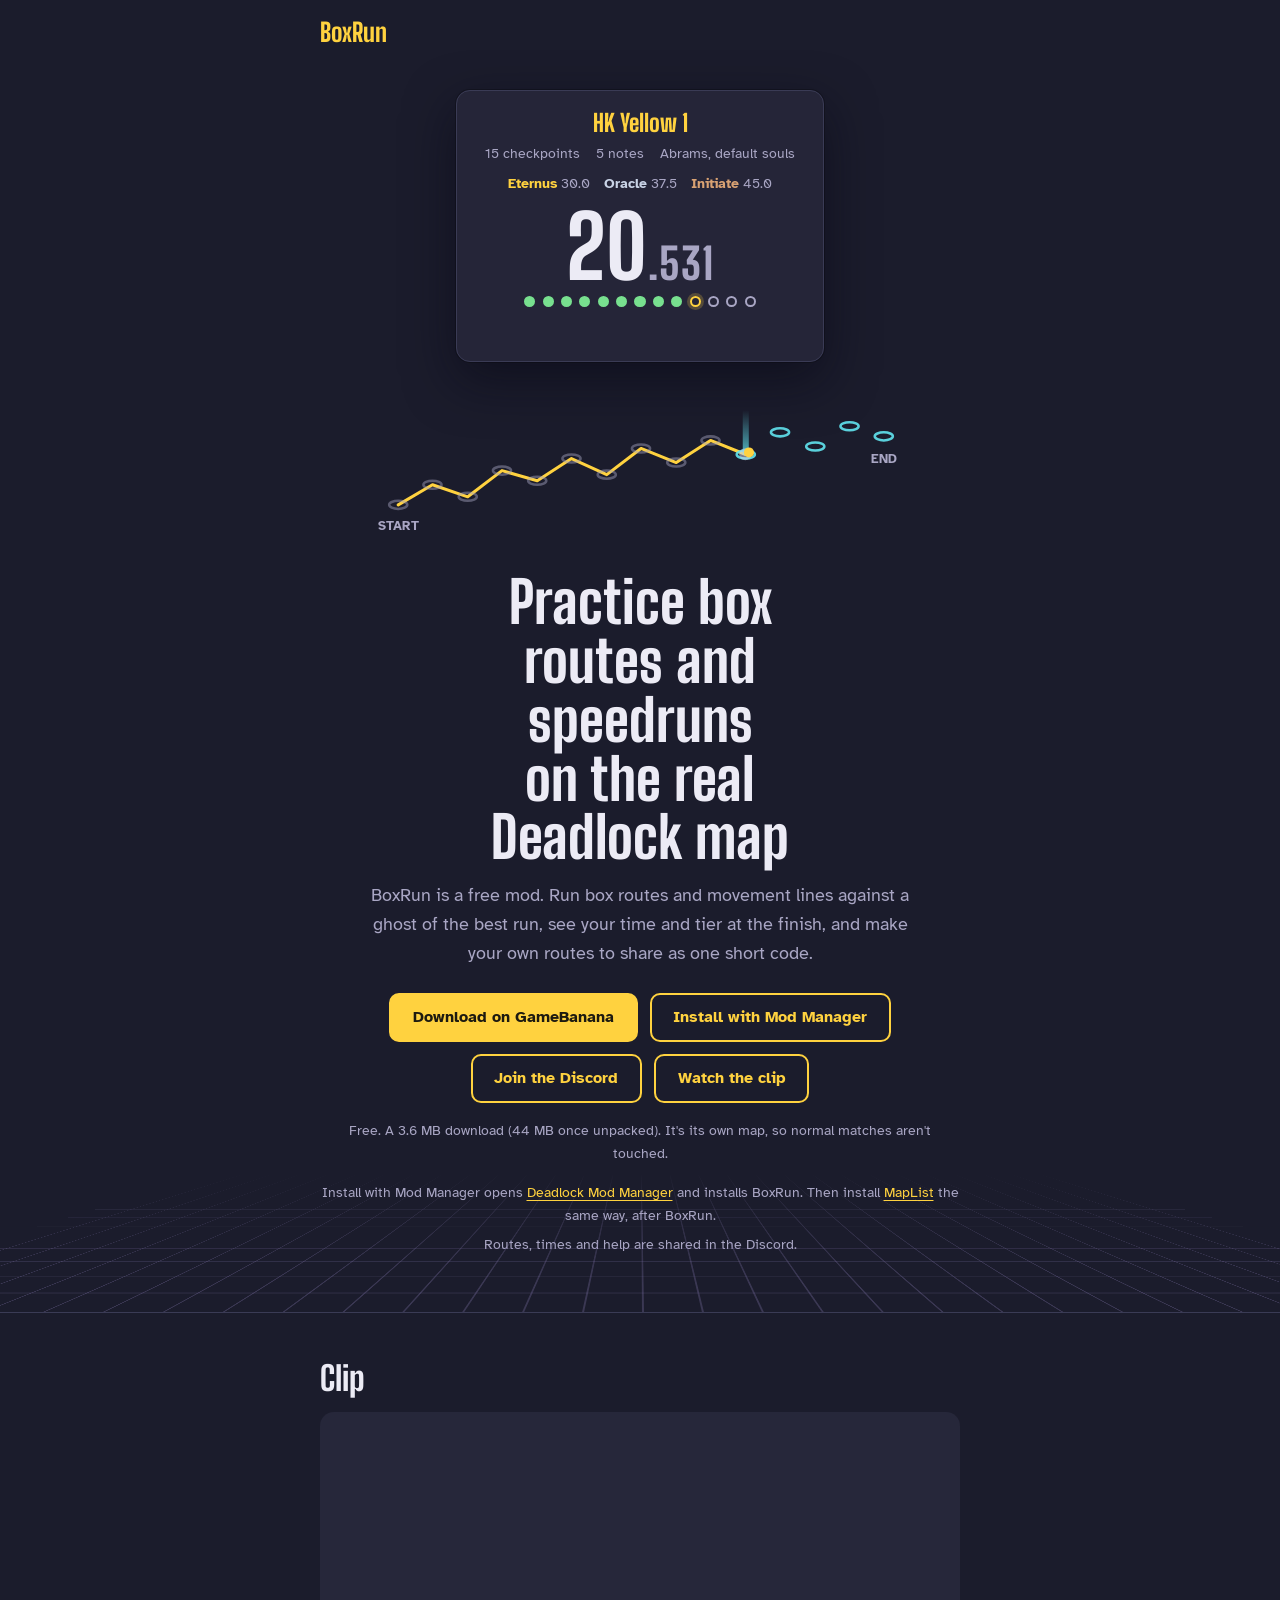
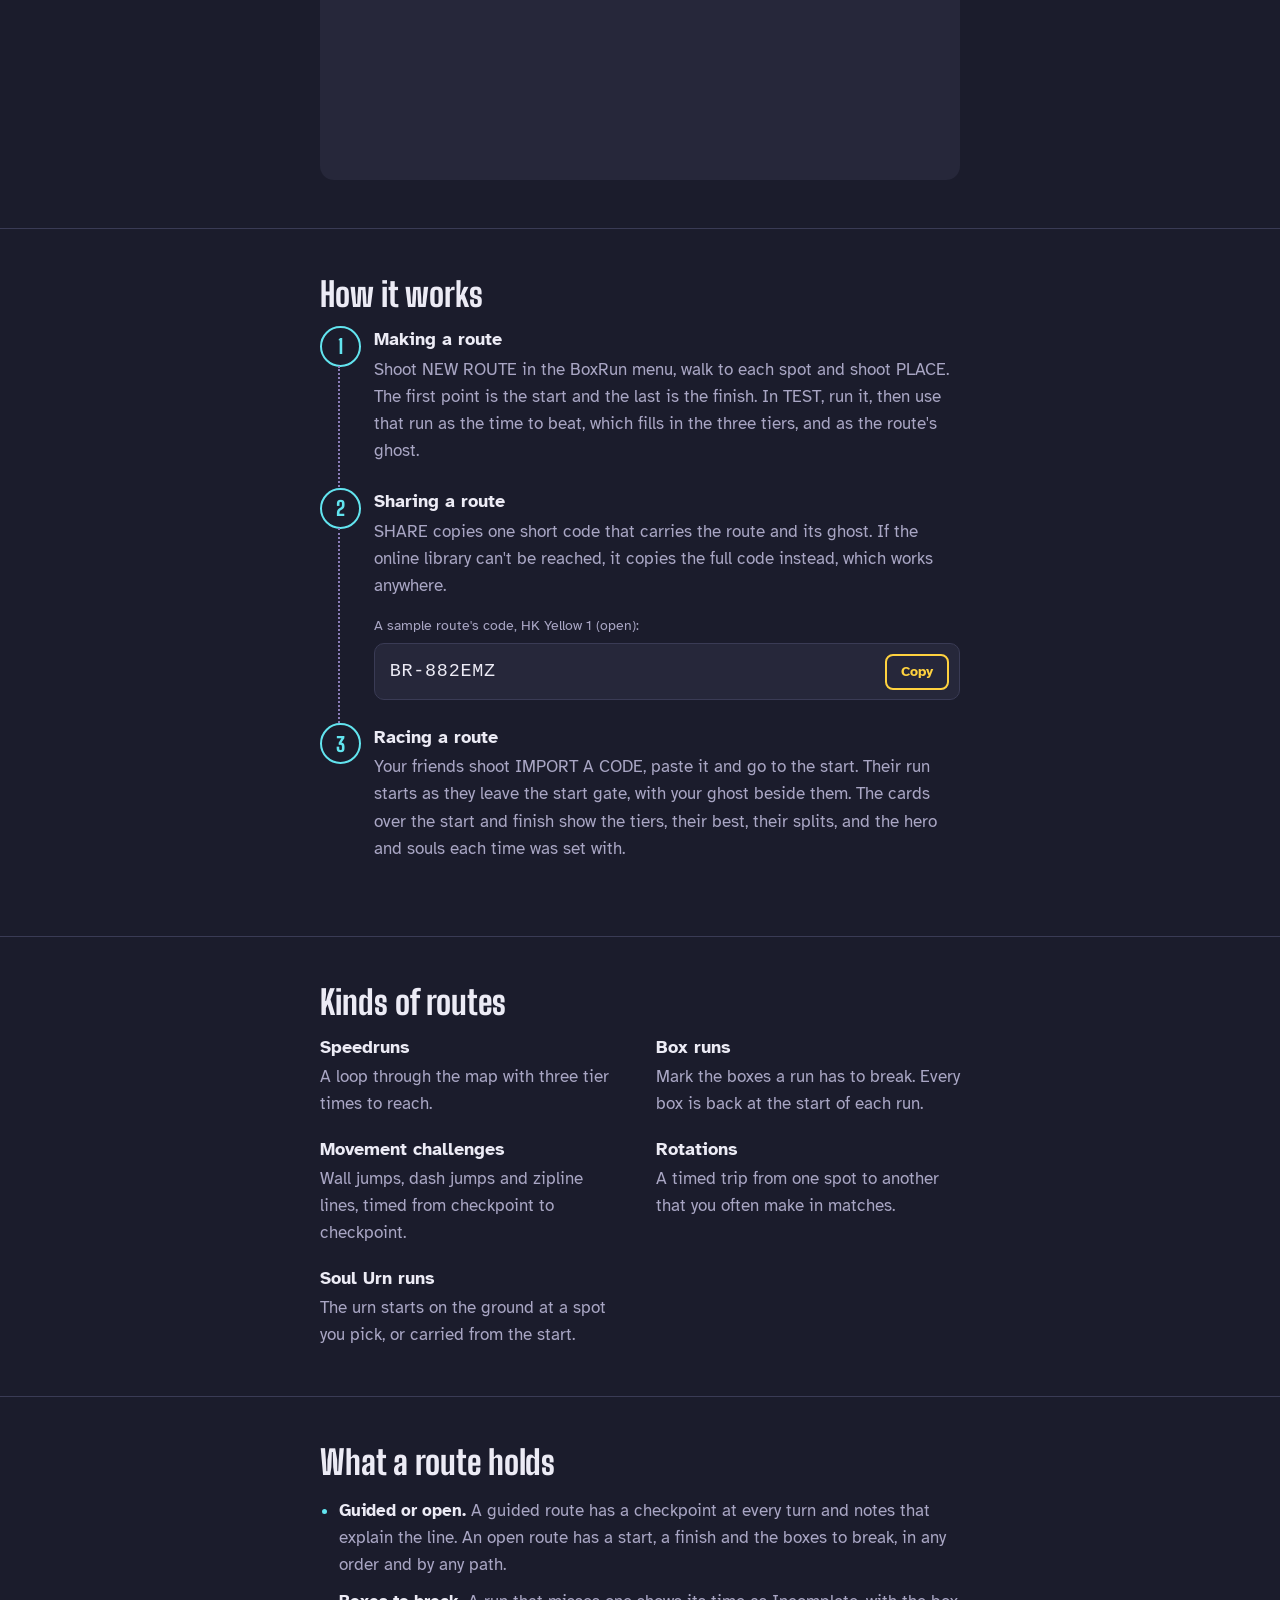
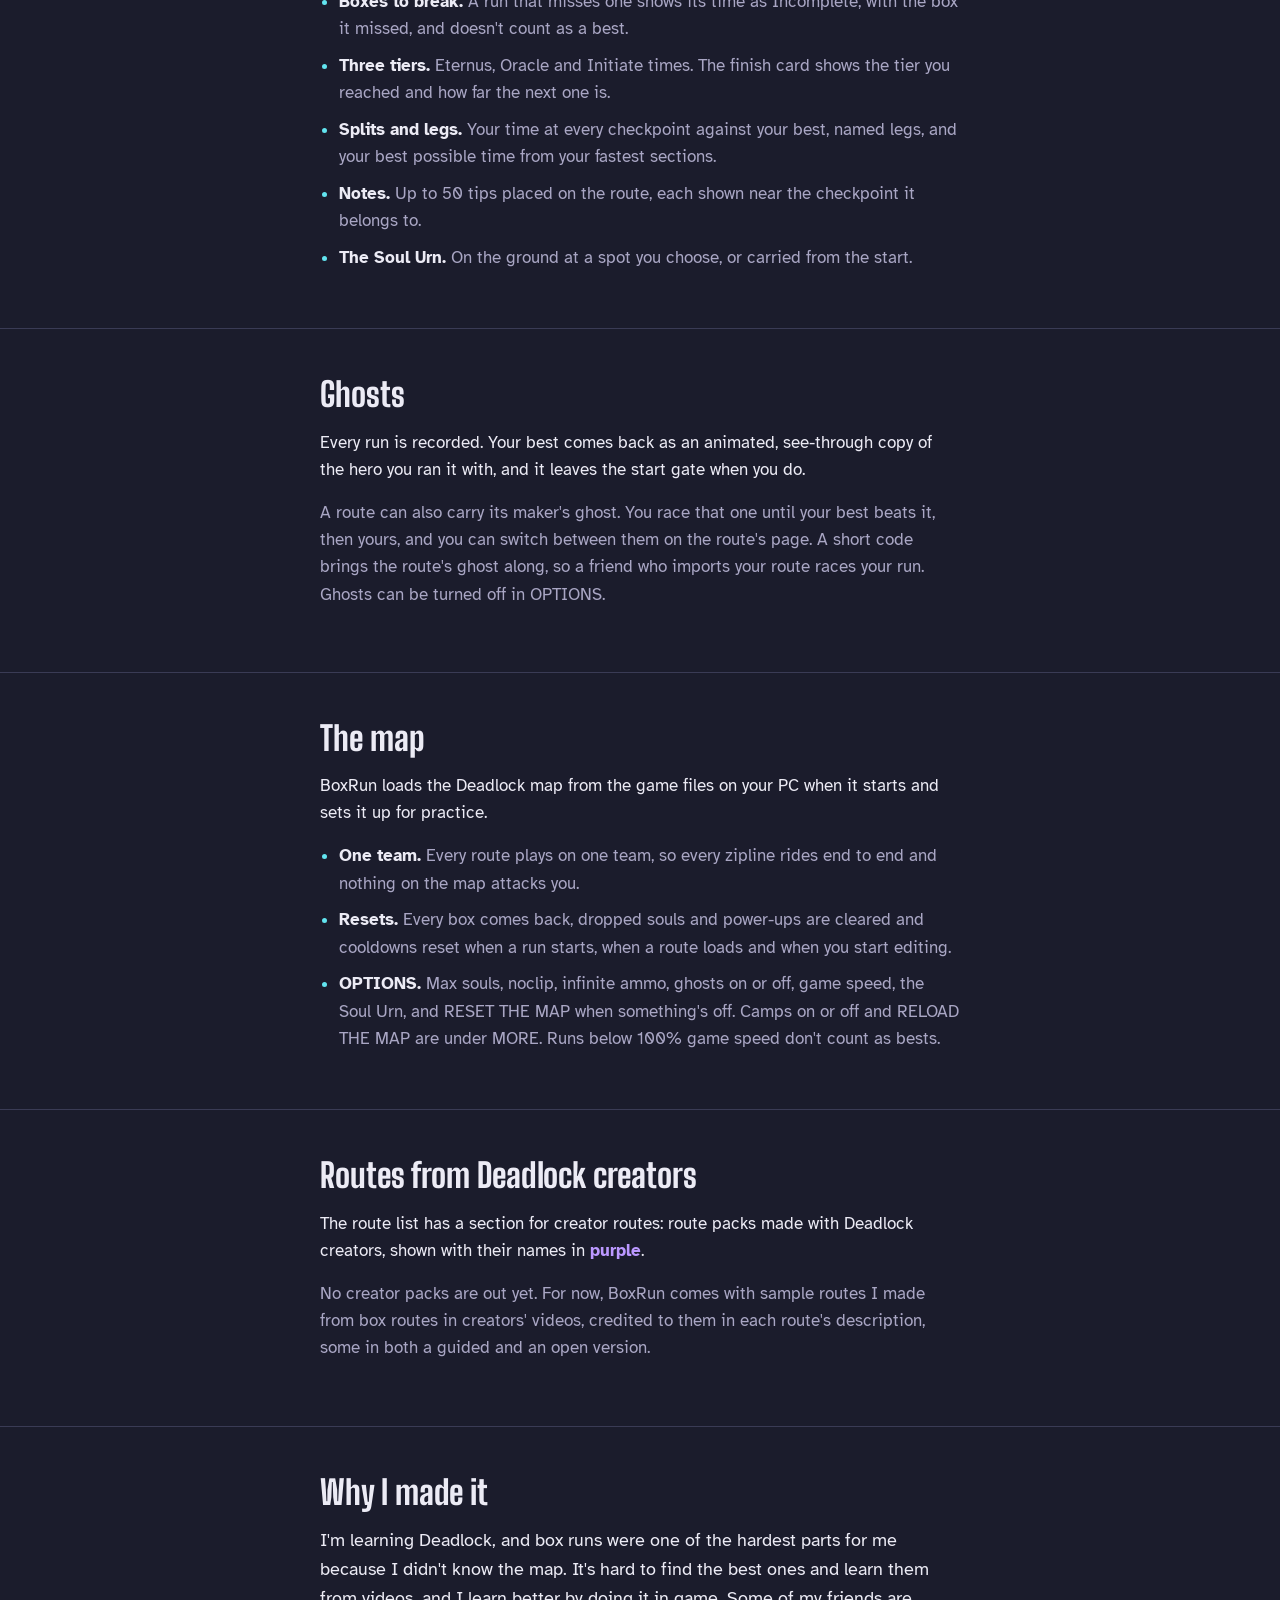
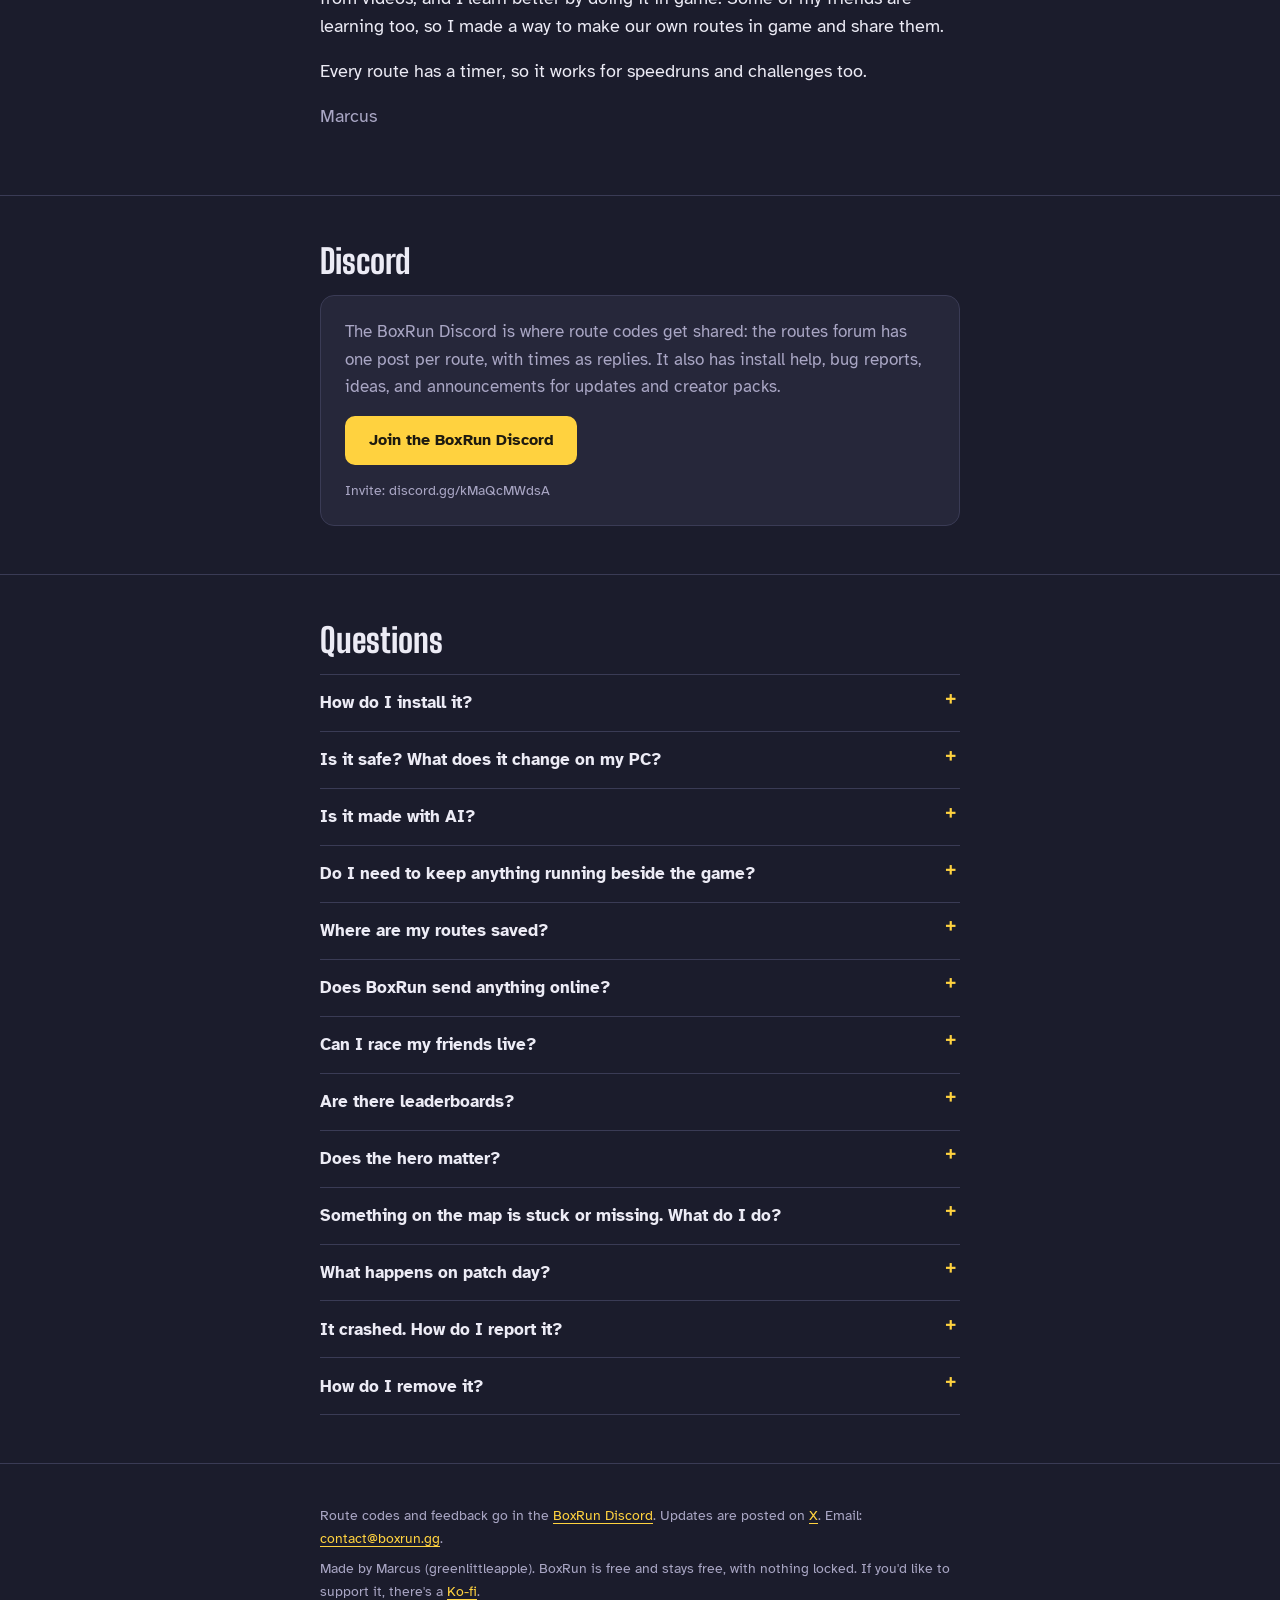
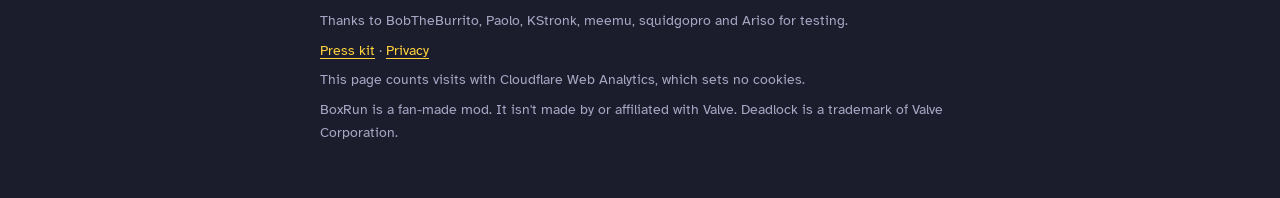
==== commit 5c8de48d: "Mod Manager button on 3.0.1's file (1899143)" ====
--- a/index.html
+++ b/index.html
@@ -516,7 +516,7 @@
   gamebanana: "https://gamebanana.com/mods/733166",   // the GameBanana page, e.g. "https://gamebanana.com/mods/123456"
   clipId: "_umRSrqrFrg",       // the YouTube video id of the clip, e.g. "dQw4w9WgXcQ"
   cfBeacon: "3dd07682e35d4e828f72fc3503201532",
-  dmmFile: "1896800",   // GameBanana's file id of the current release (3.0), for the Mod Manager button: update at every upload
+  dmmFile: "1899143",   // GameBanana's file id of the current release (3.0.1), for the Mod Manager button: update at every upload
 };
 
 (() => {
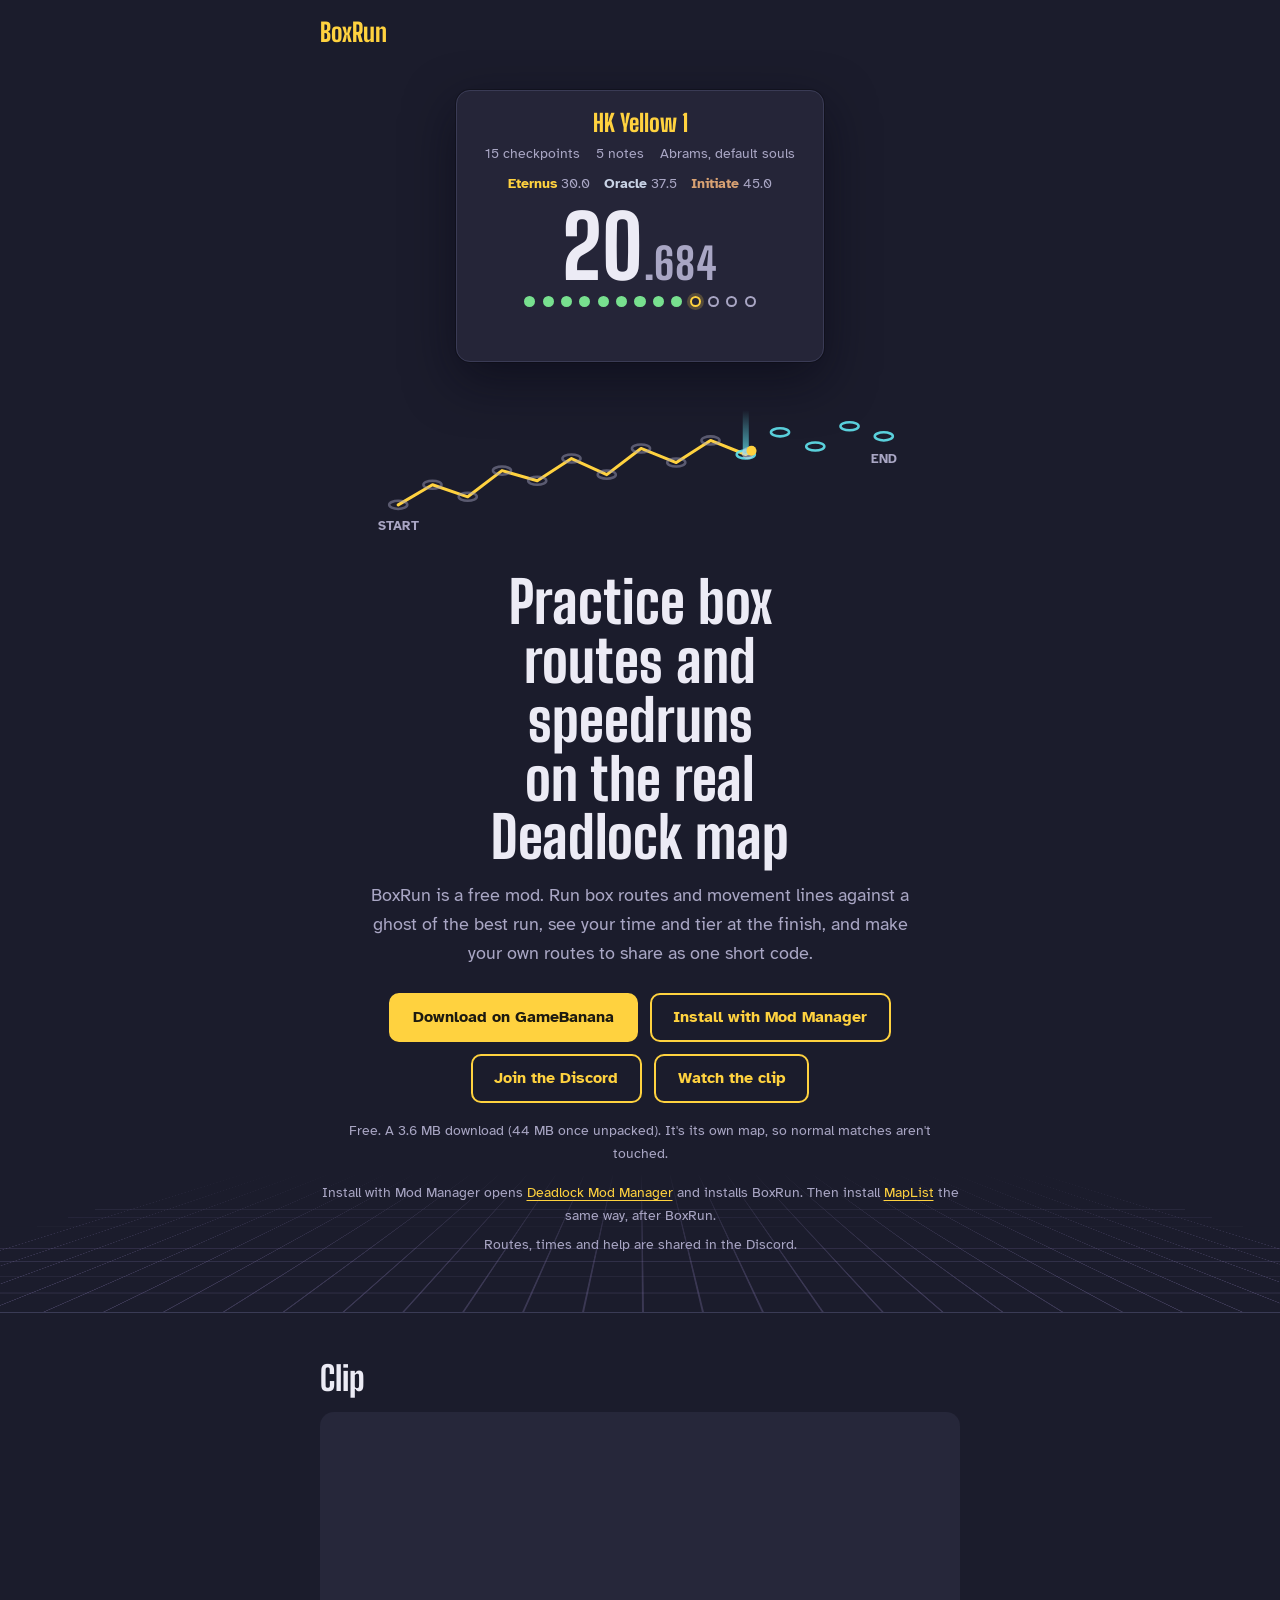
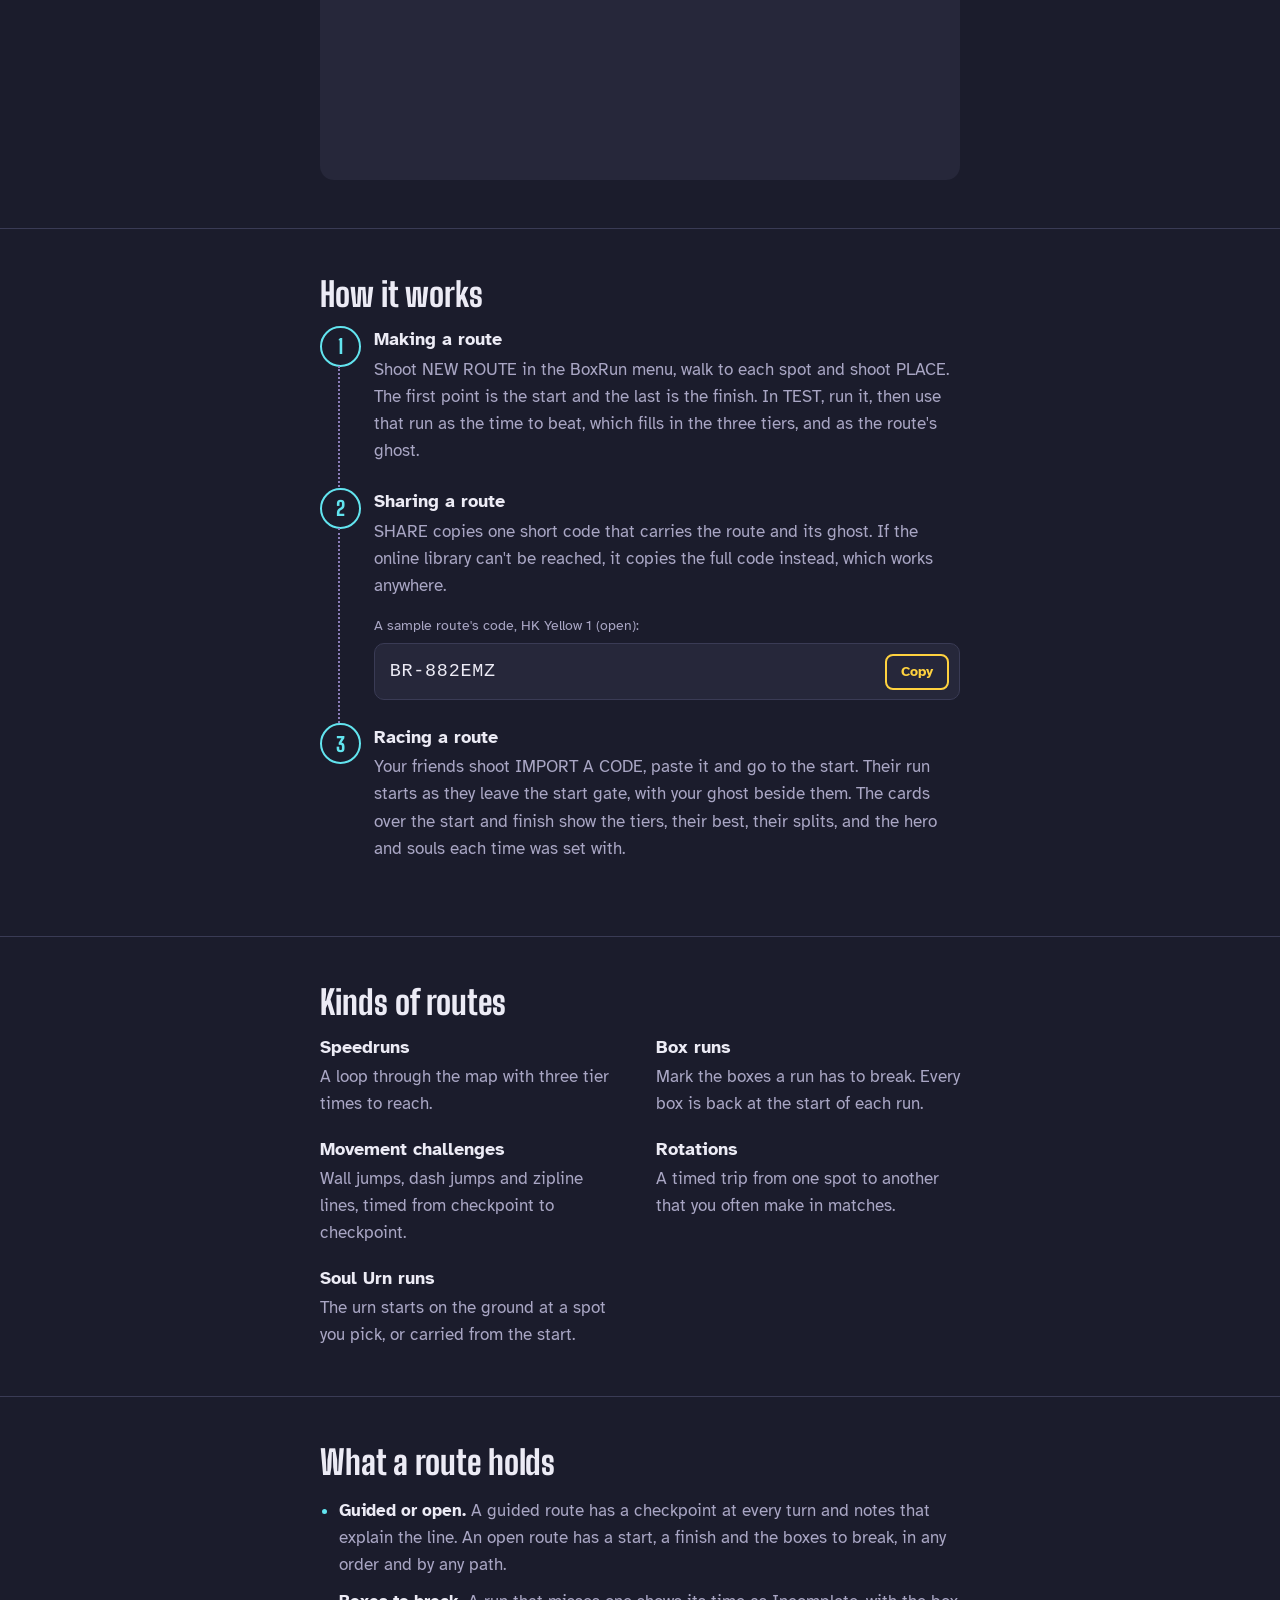
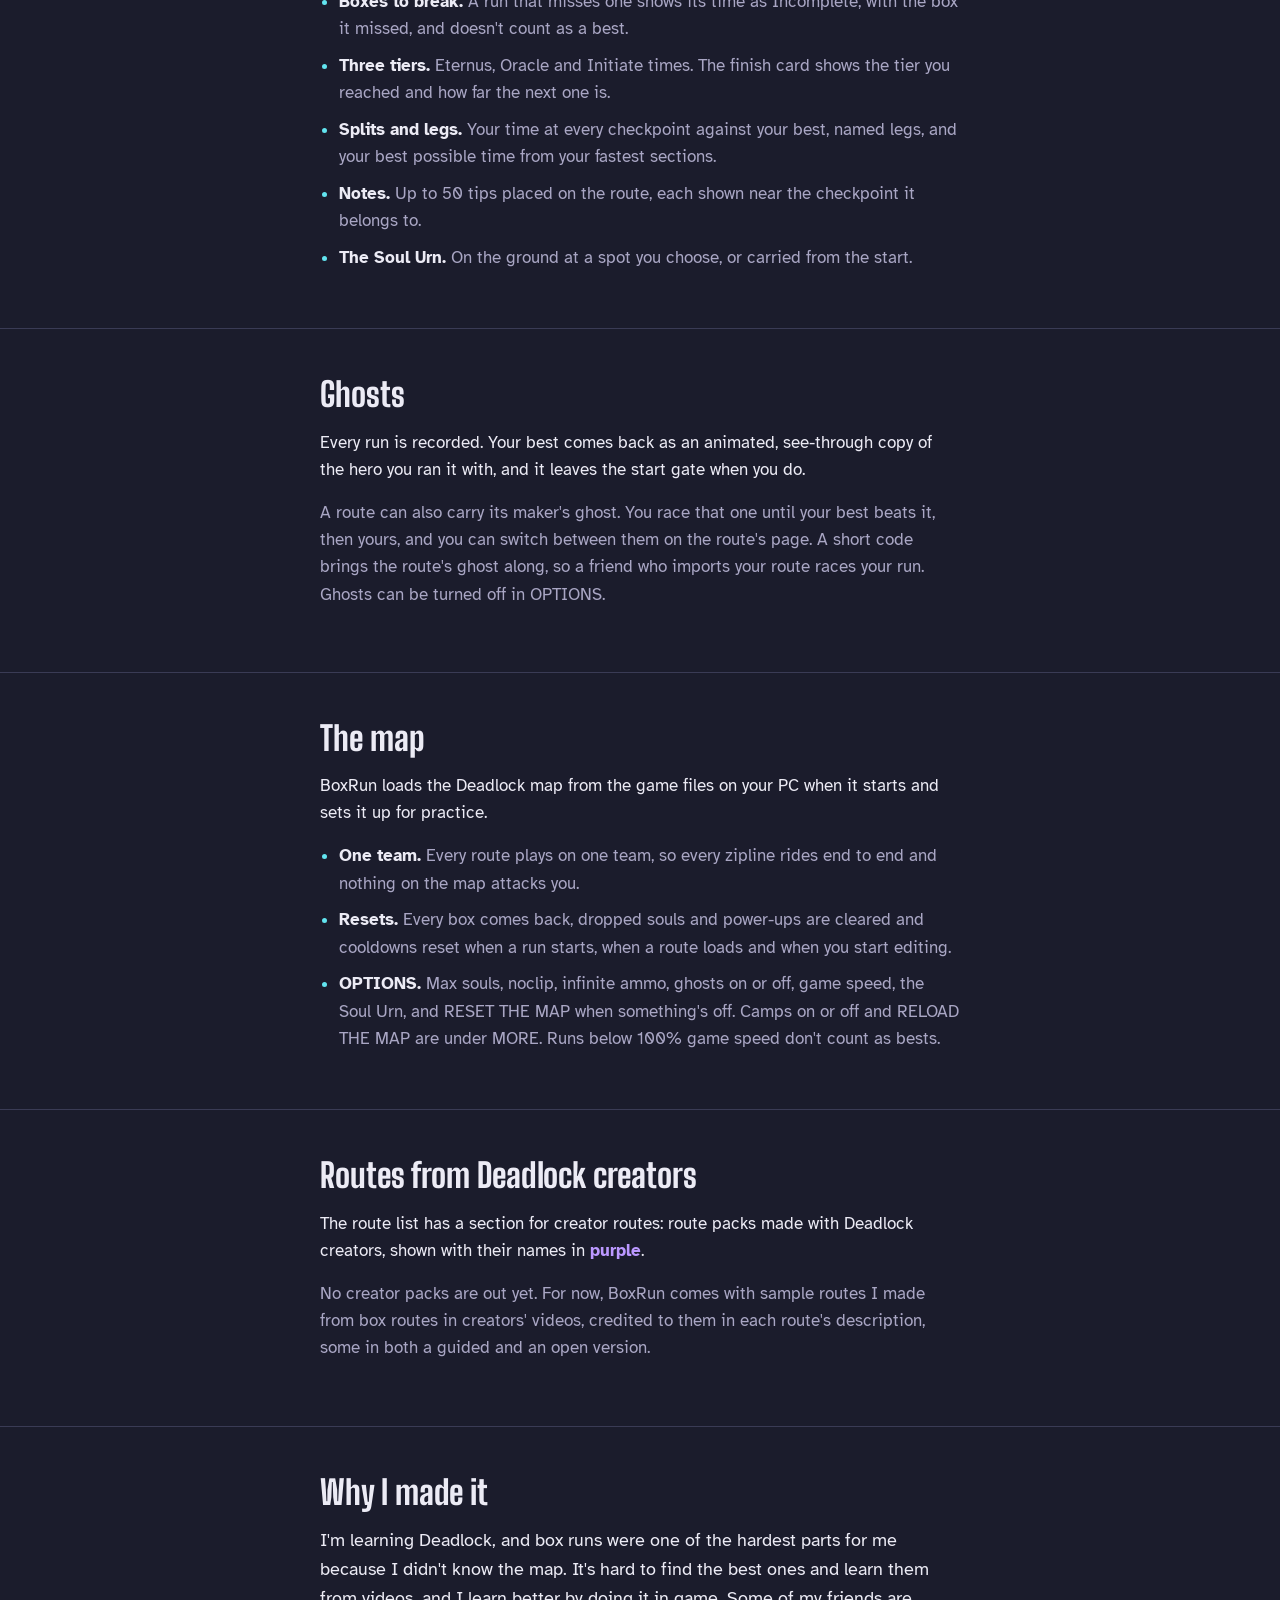
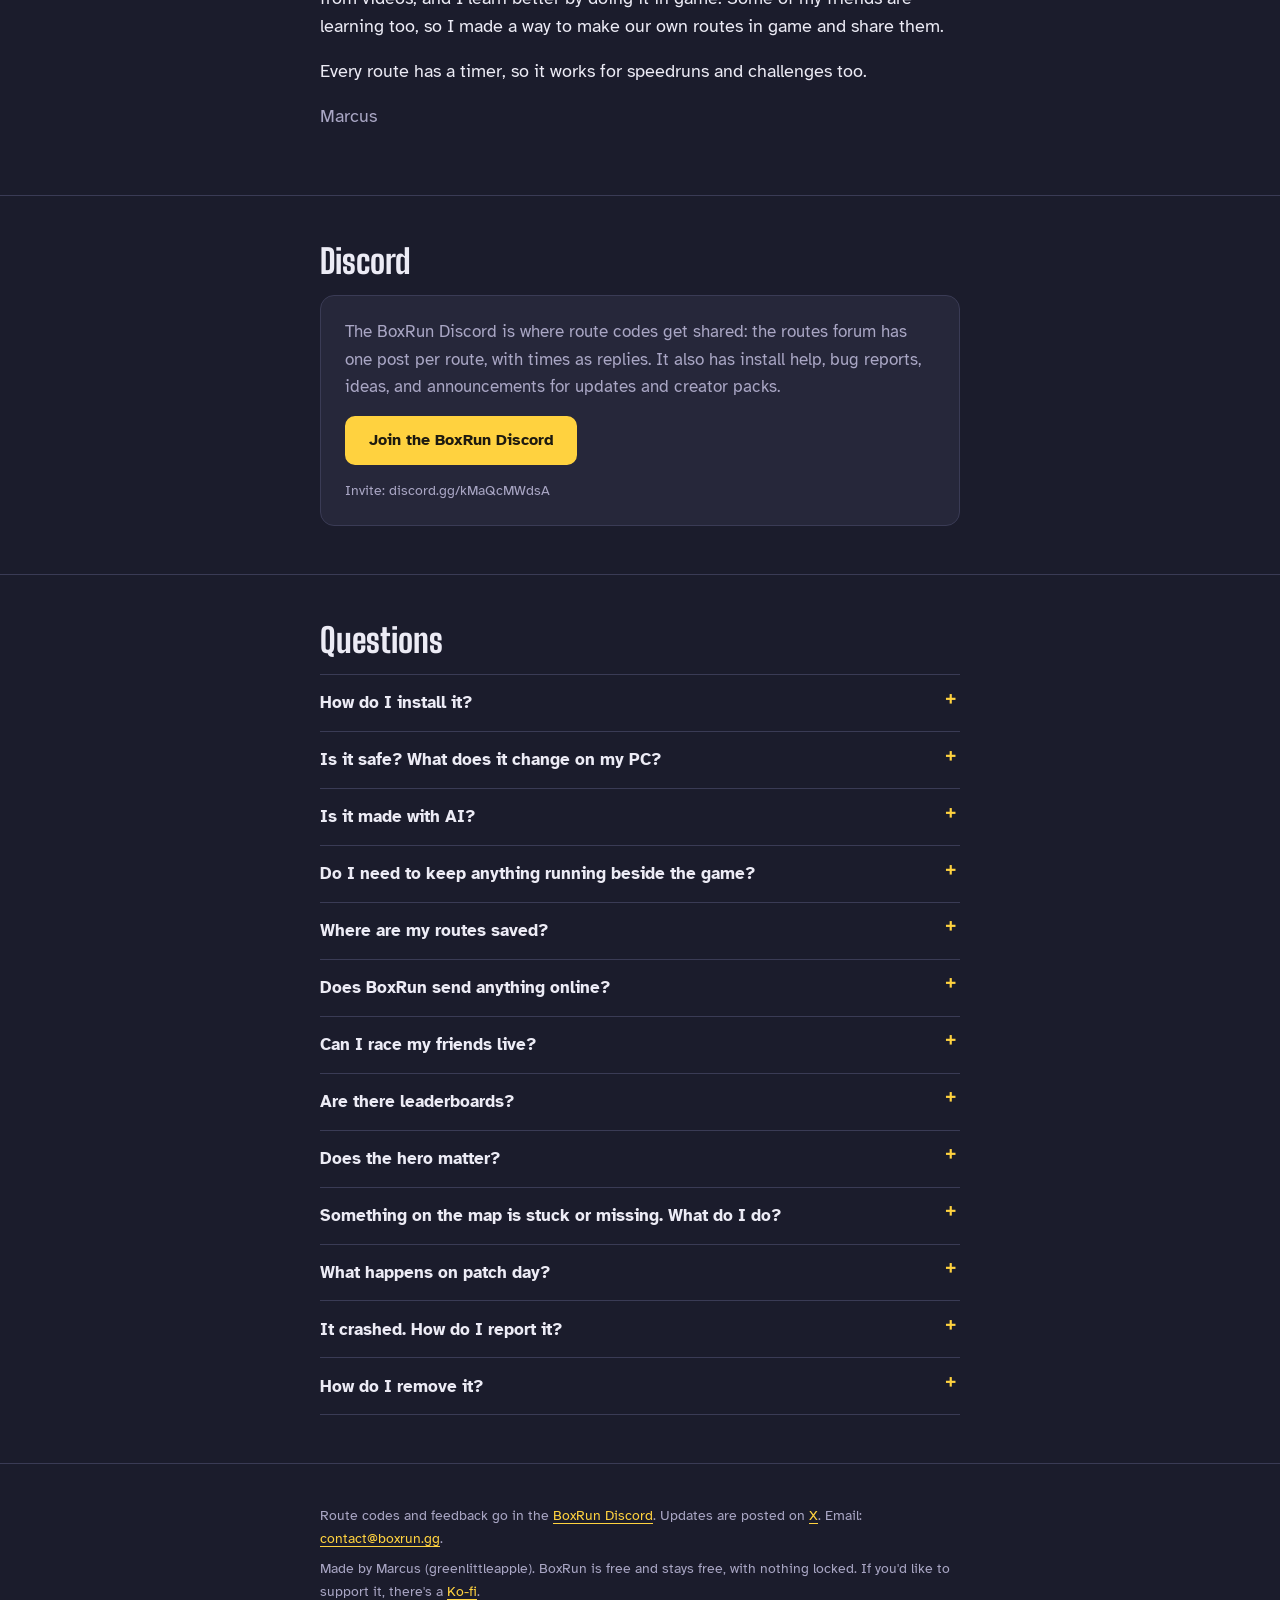
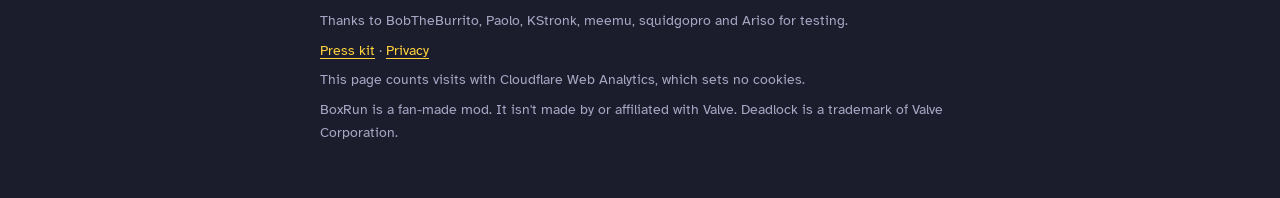
==== commit 5e6c139d: "Mod Manager button on 3.1's file (1900562)" ====
--- a/index.html
+++ b/index.html
@@ -516,7 +516,7 @@
   gamebanana: "https://gamebanana.com/mods/733166",   // the GameBanana page, e.g. "https://gamebanana.com/mods/123456"
   clipId: "_umRSrqrFrg",       // the YouTube video id of the clip, e.g. "dQw4w9WgXcQ"
   cfBeacon: "3dd07682e35d4e828f72fc3503201532",
-  dmmFile: "1899143",   // GameBanana's file id of the current release (3.0.1), for the Mod Manager button: update at every upload
+  dmmFile: "1900562",   // GameBanana's file id of the current release (3.1), for the Mod Manager button: update at every upload
 };
 
 (() => {
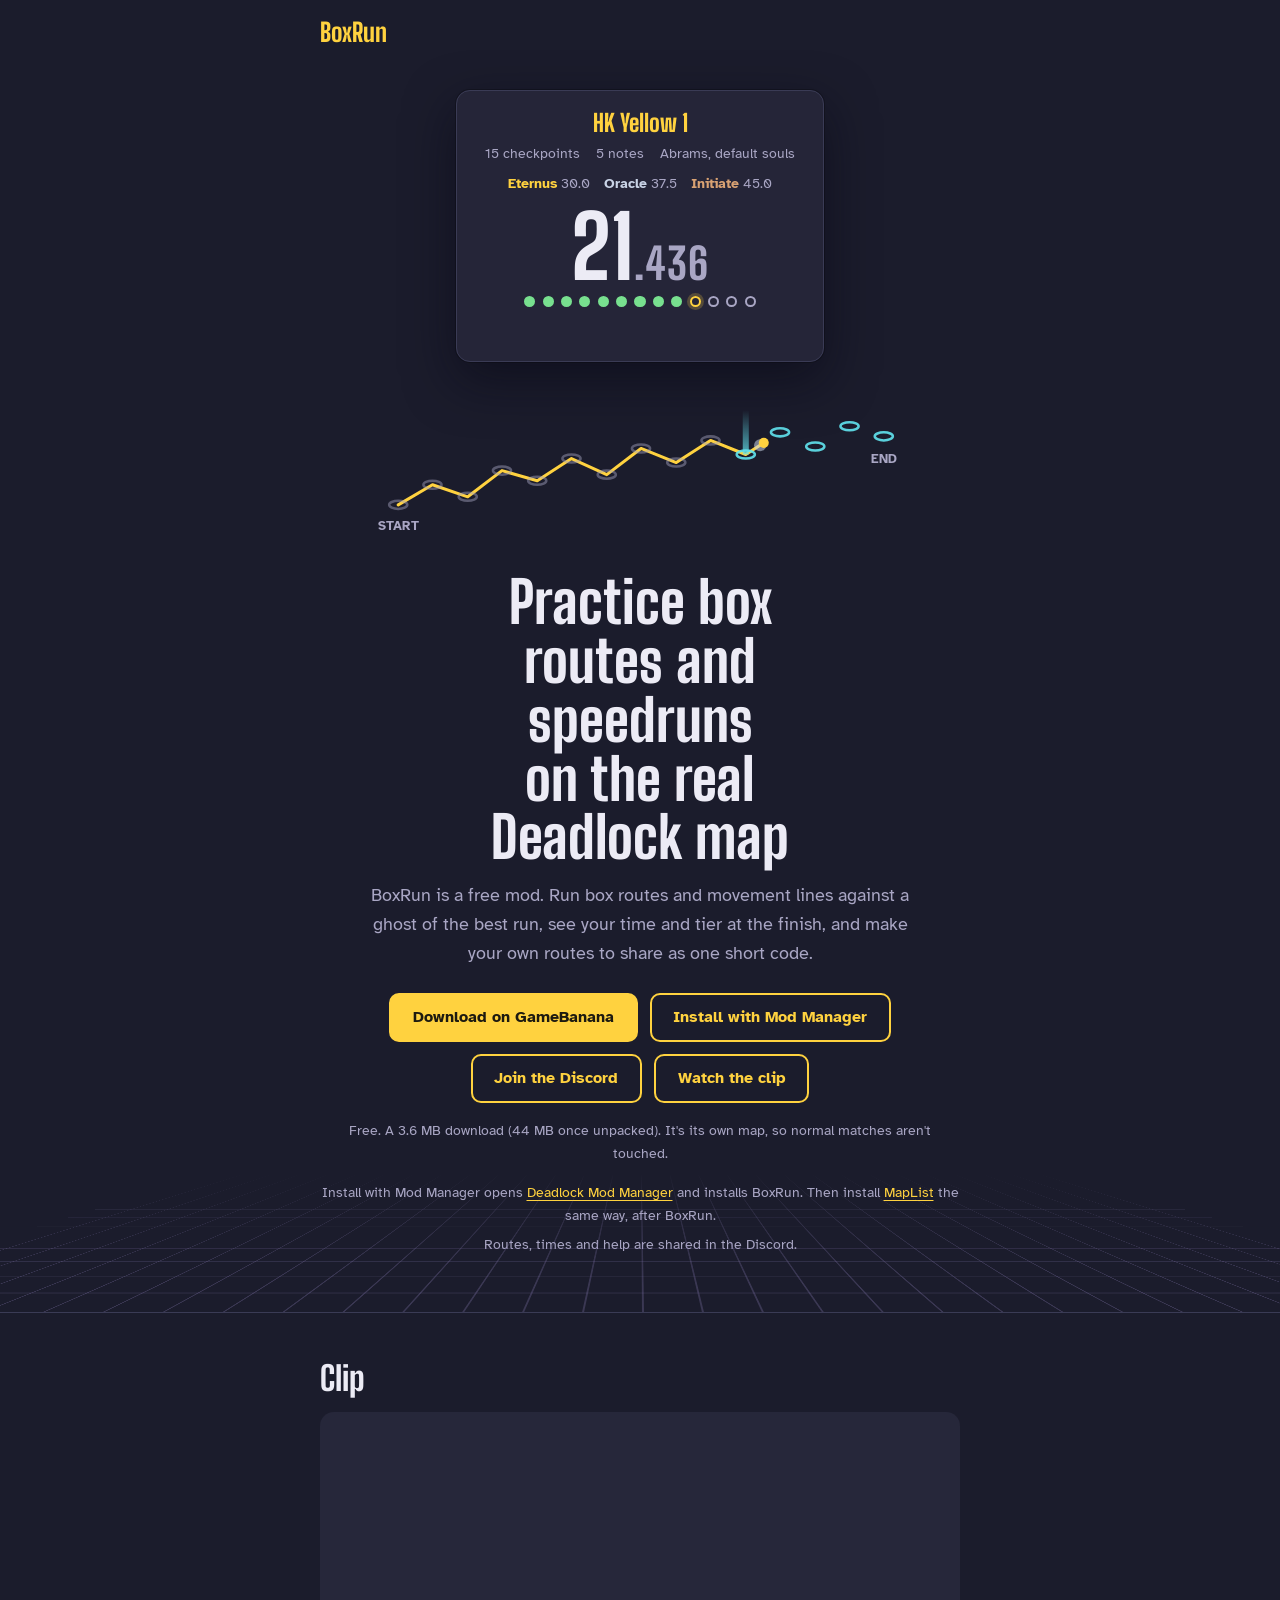
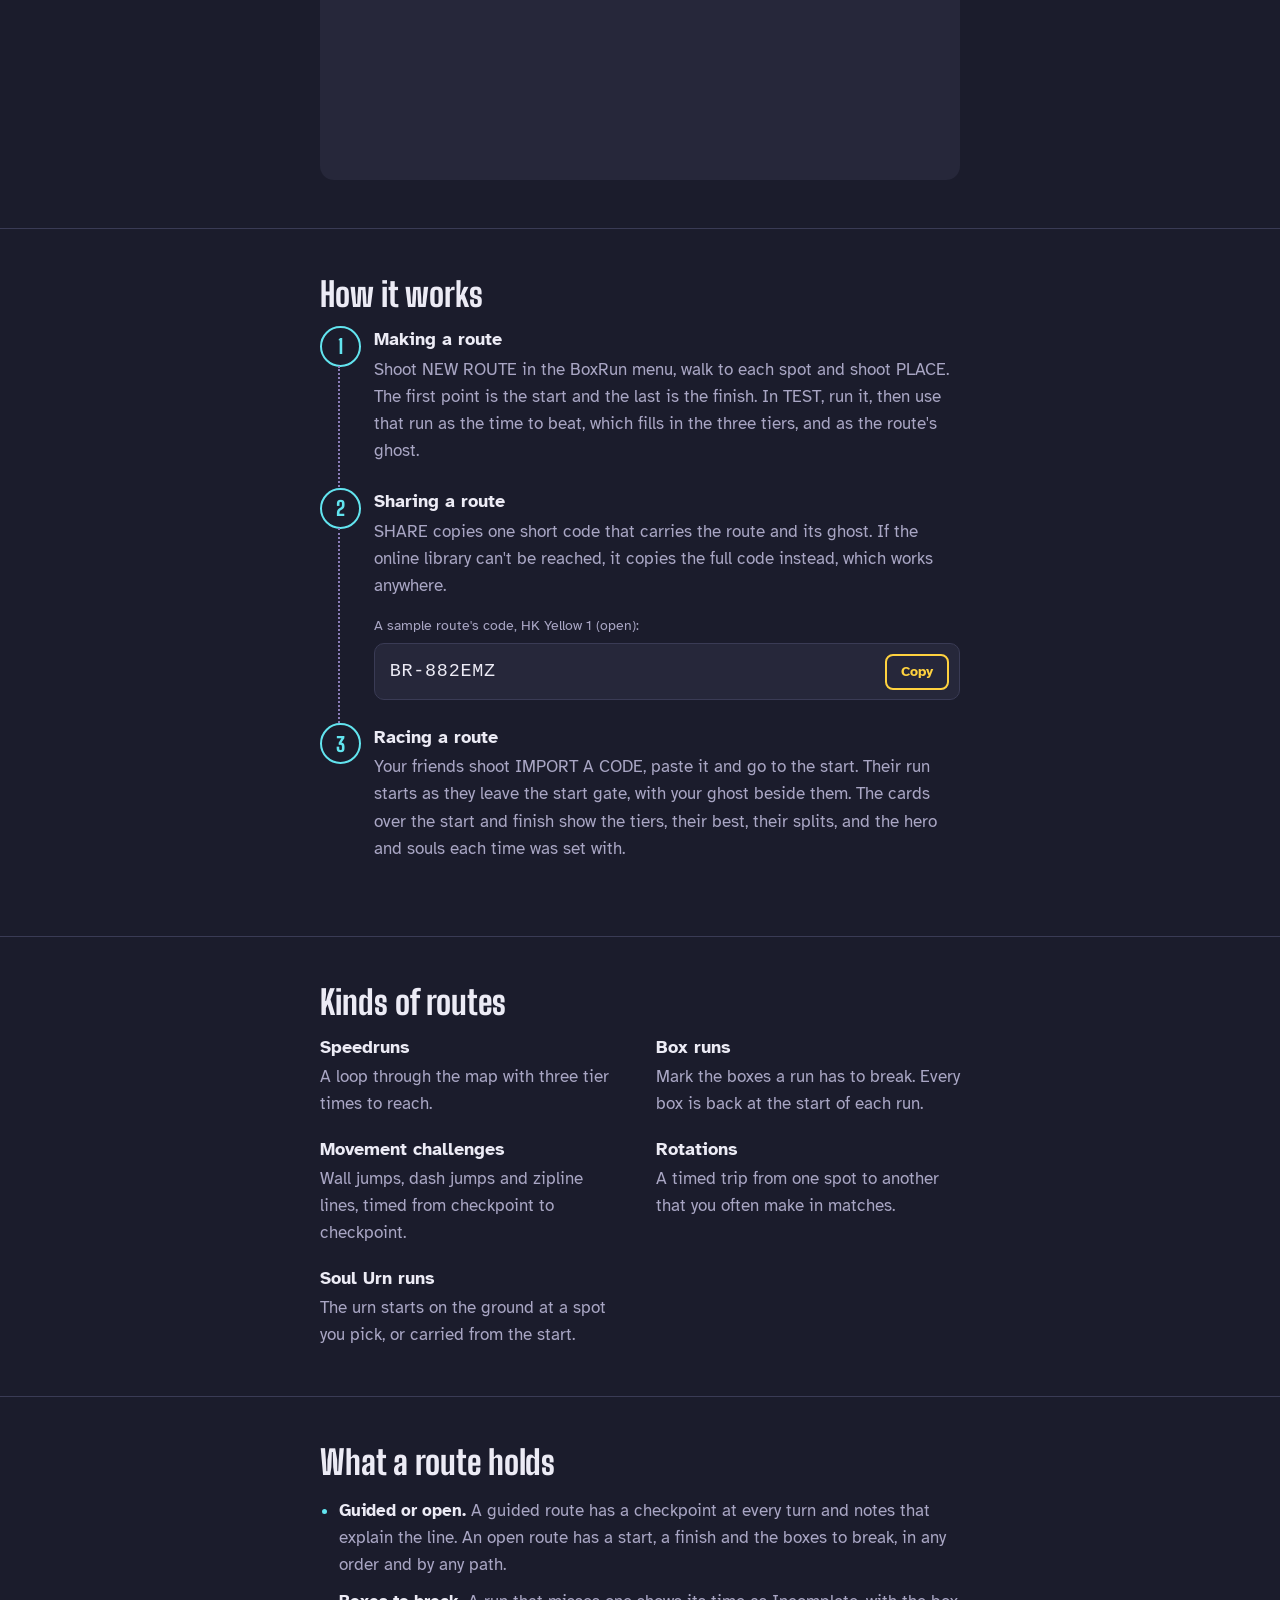
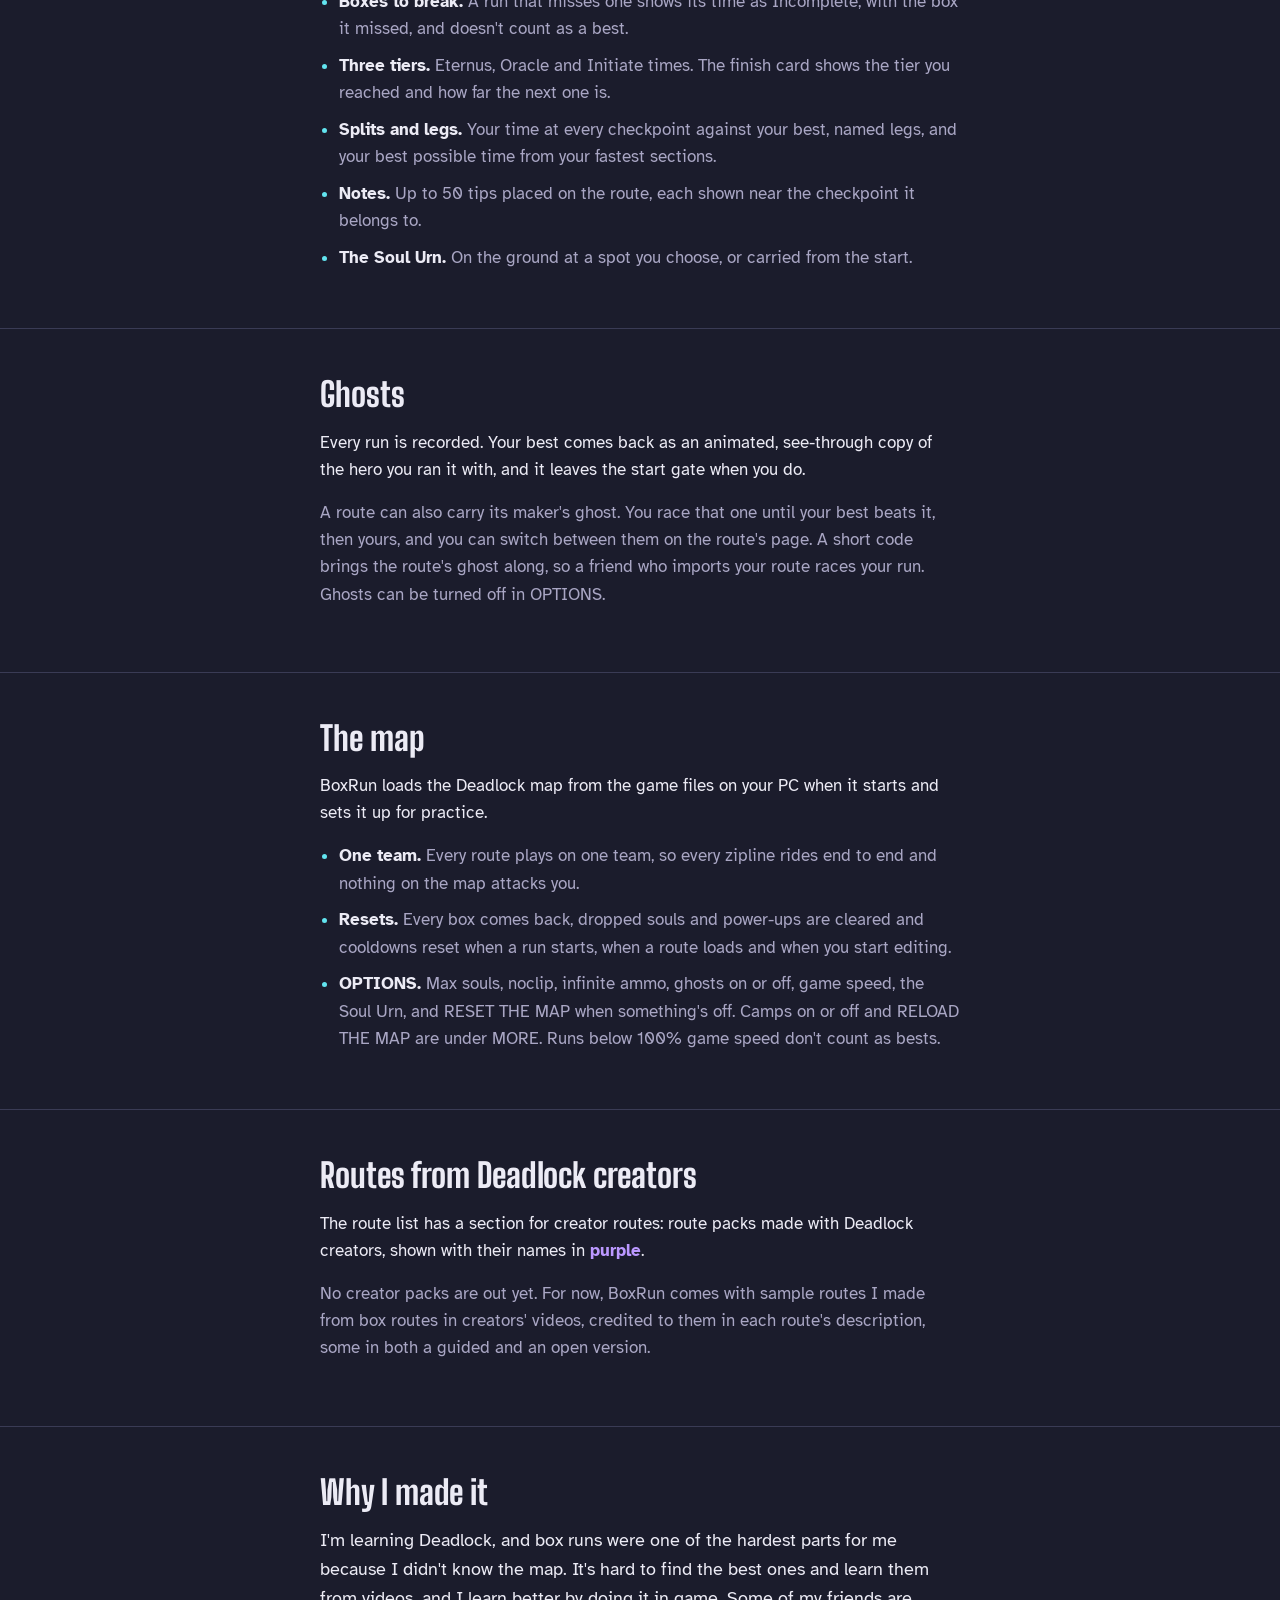
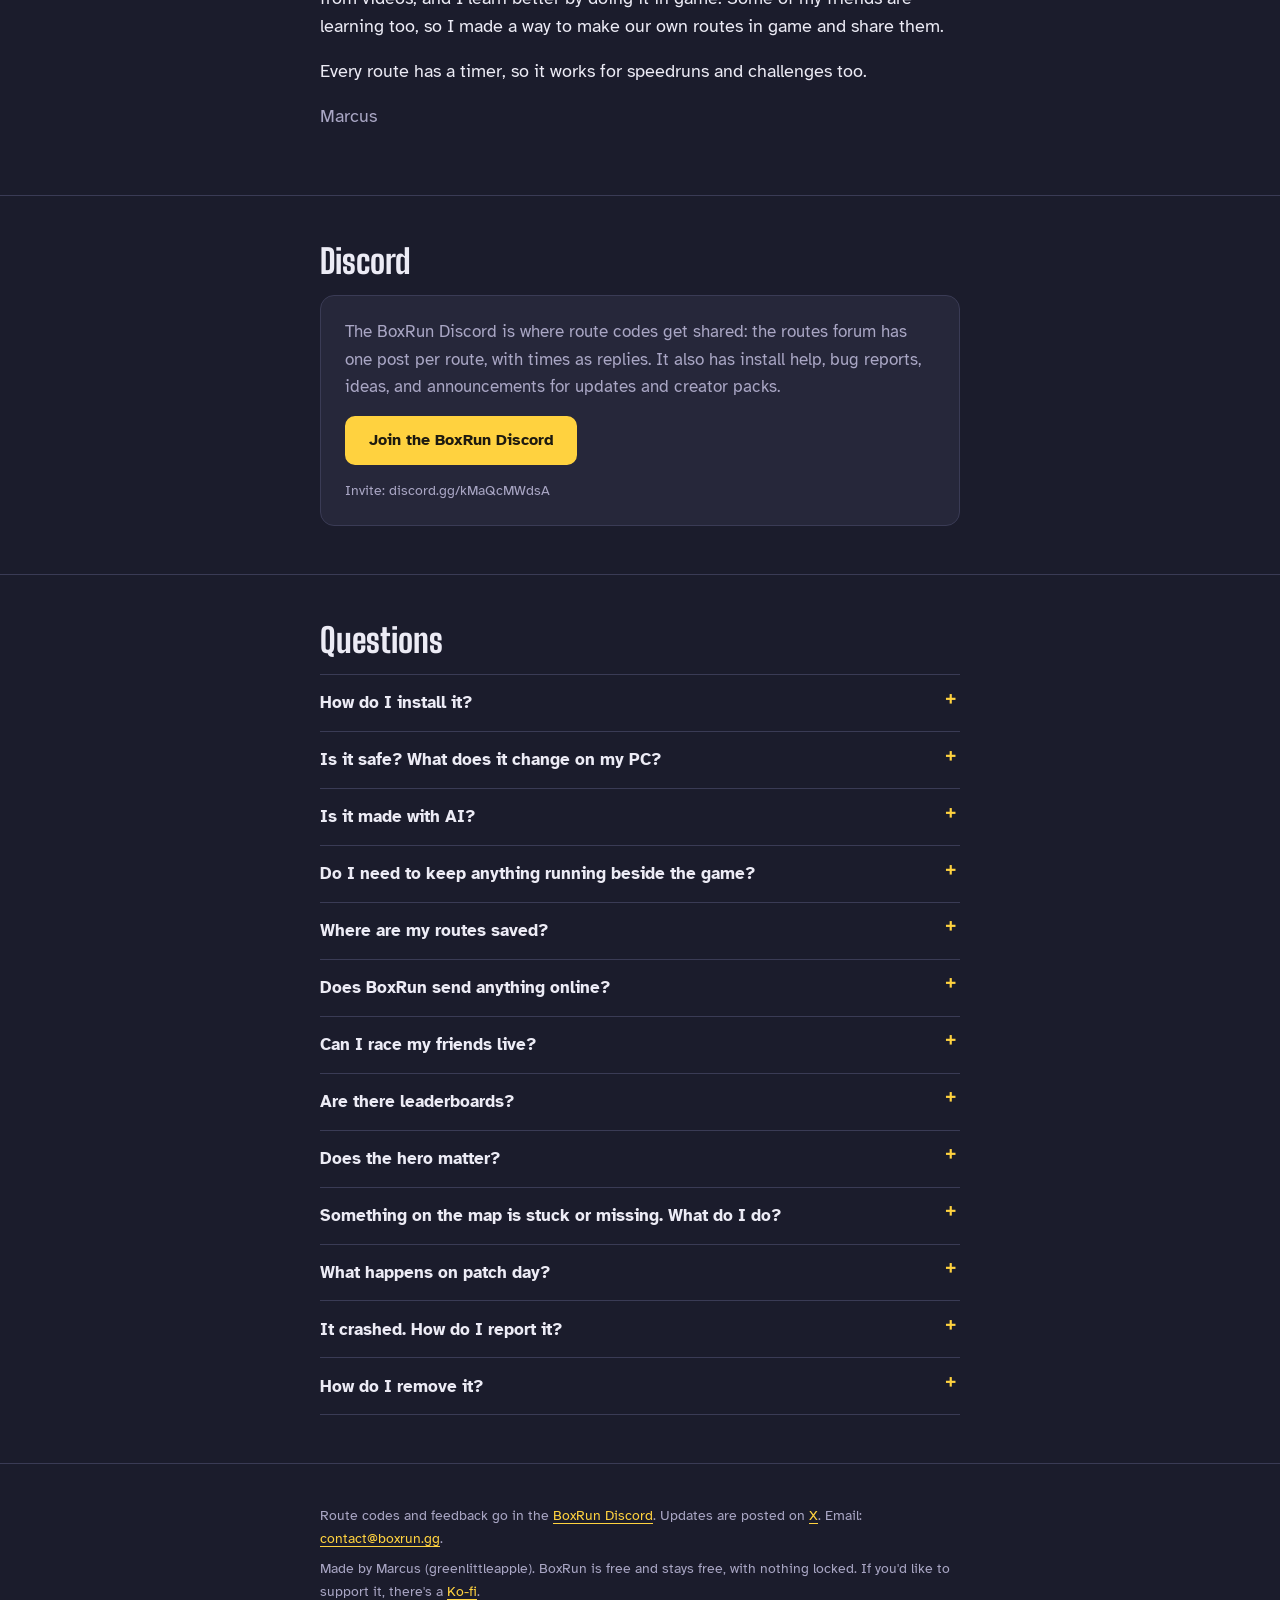
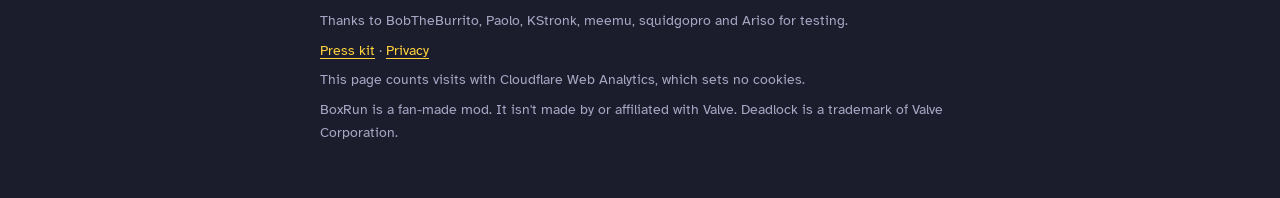
==== commit 5b2b26ce: "Mod Manager button on 3.2's file (1901130)" ====
--- a/index.html
+++ b/index.html
@@ -516,7 +516,7 @@
   gamebanana: "https://gamebanana.com/mods/733166",   // the GameBanana page, e.g. "https://gamebanana.com/mods/123456"
   clipId: "_umRSrqrFrg",       // the YouTube video id of the clip, e.g. "dQw4w9WgXcQ"
   cfBeacon: "3dd07682e35d4e828f72fc3503201532",
-  dmmFile: "1900562",   // GameBanana's file id of the current release (3.1), for the Mod Manager button: update at every upload
+  dmmFile: "1901130",   // GameBanana's file id of the current release (3.2), for the Mod Manager button: update at every upload
 };
 
 (() => {
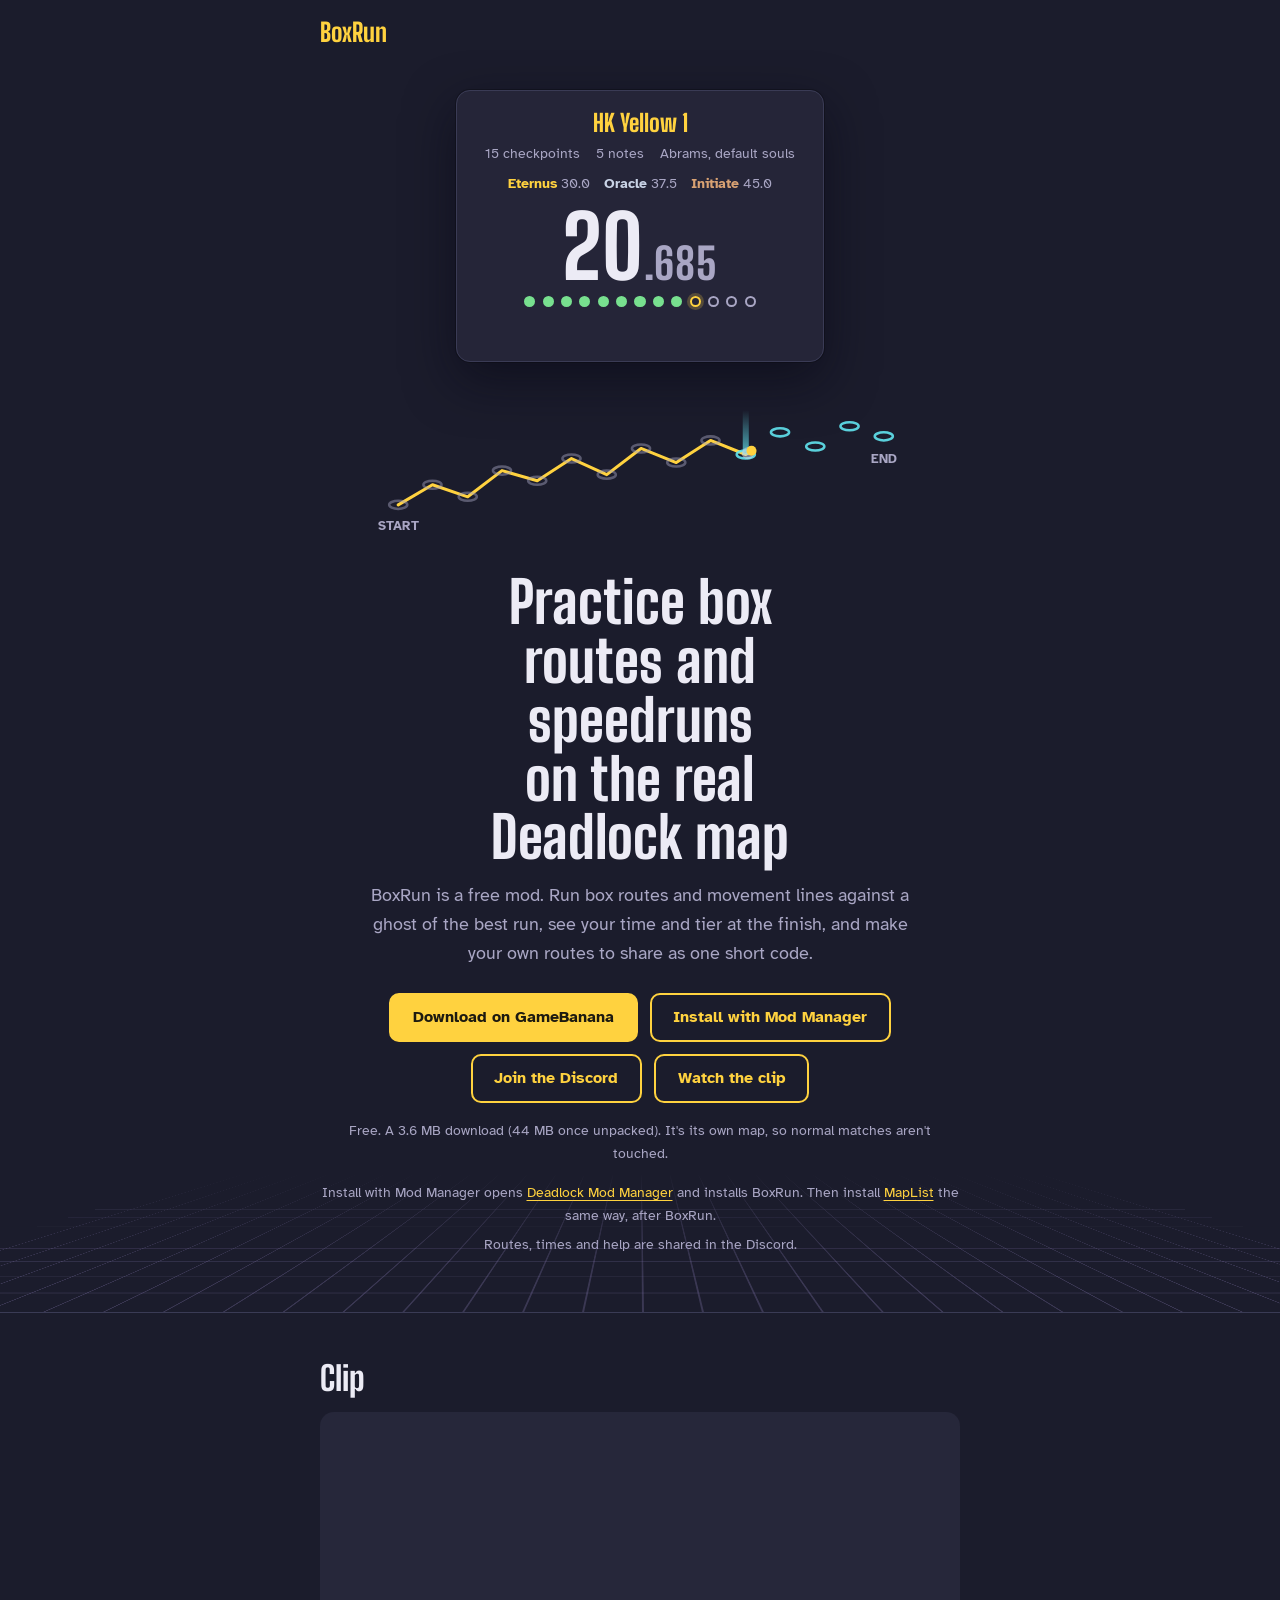
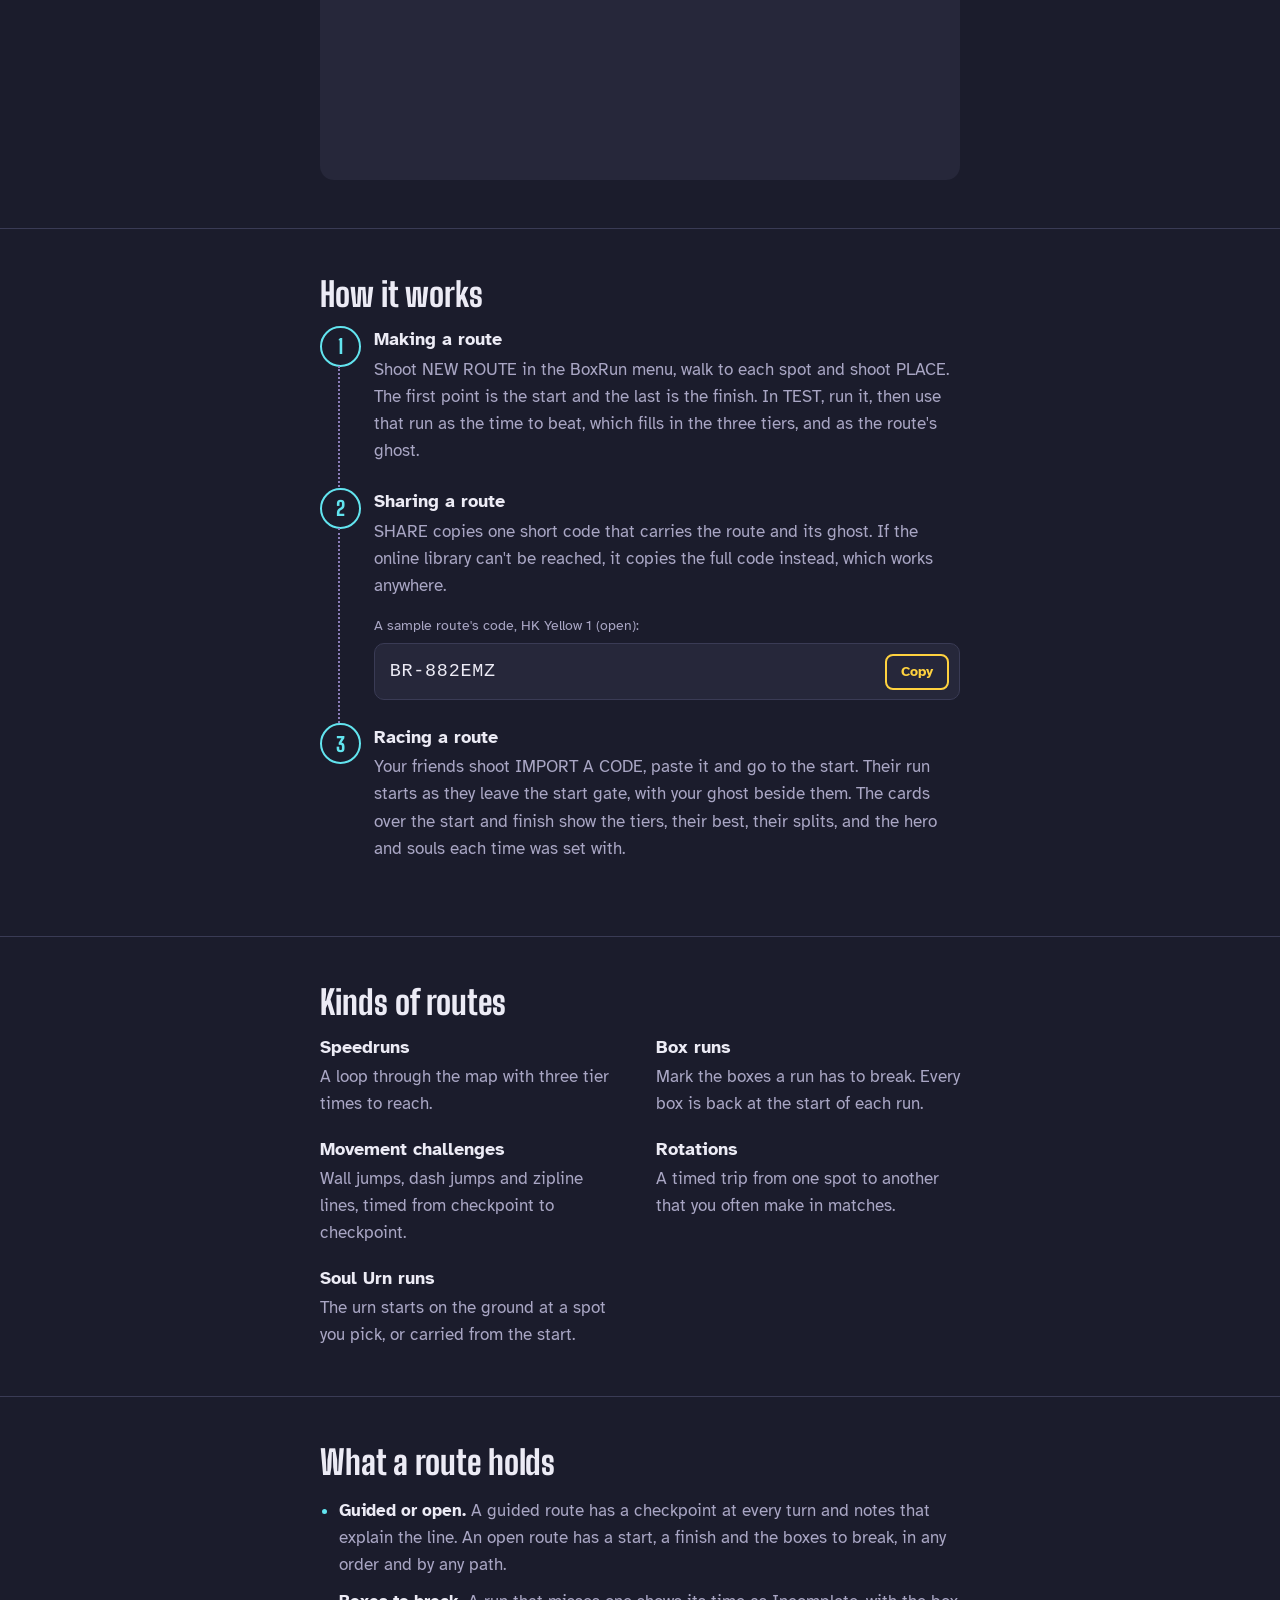
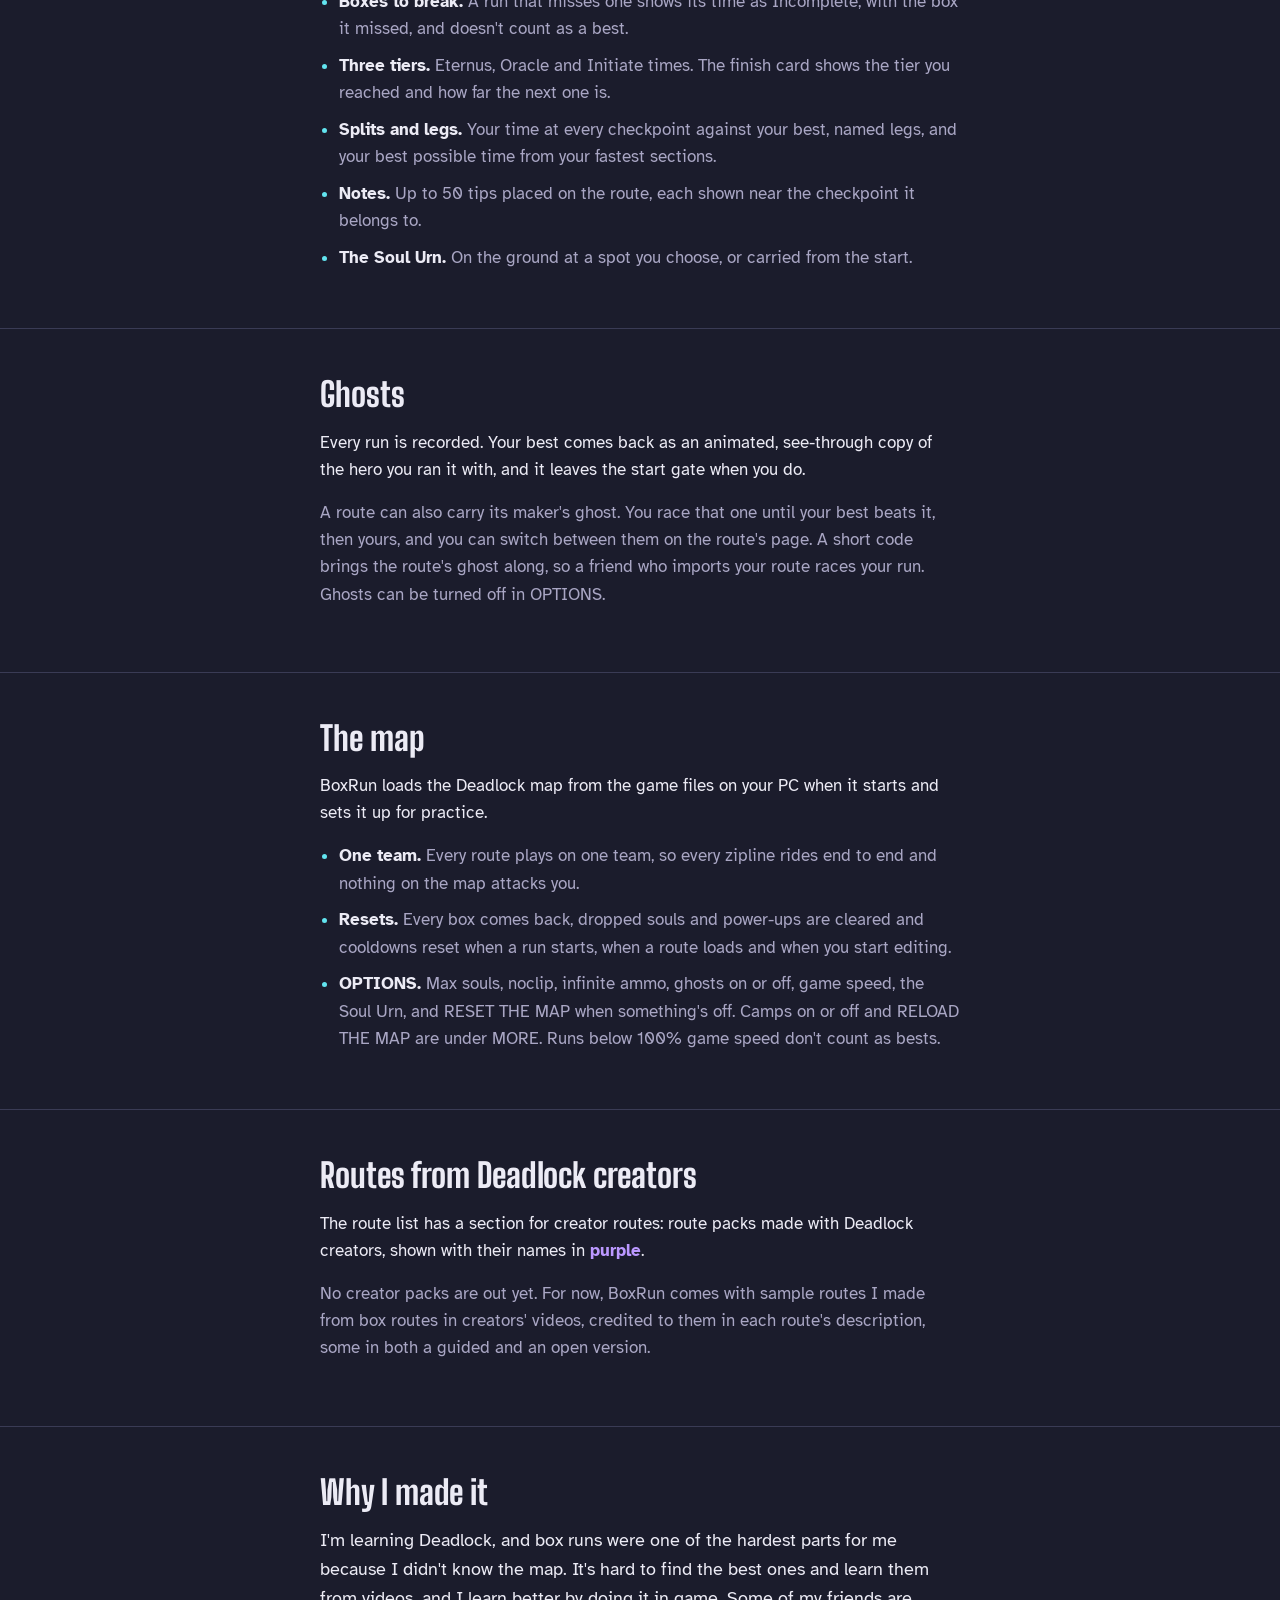
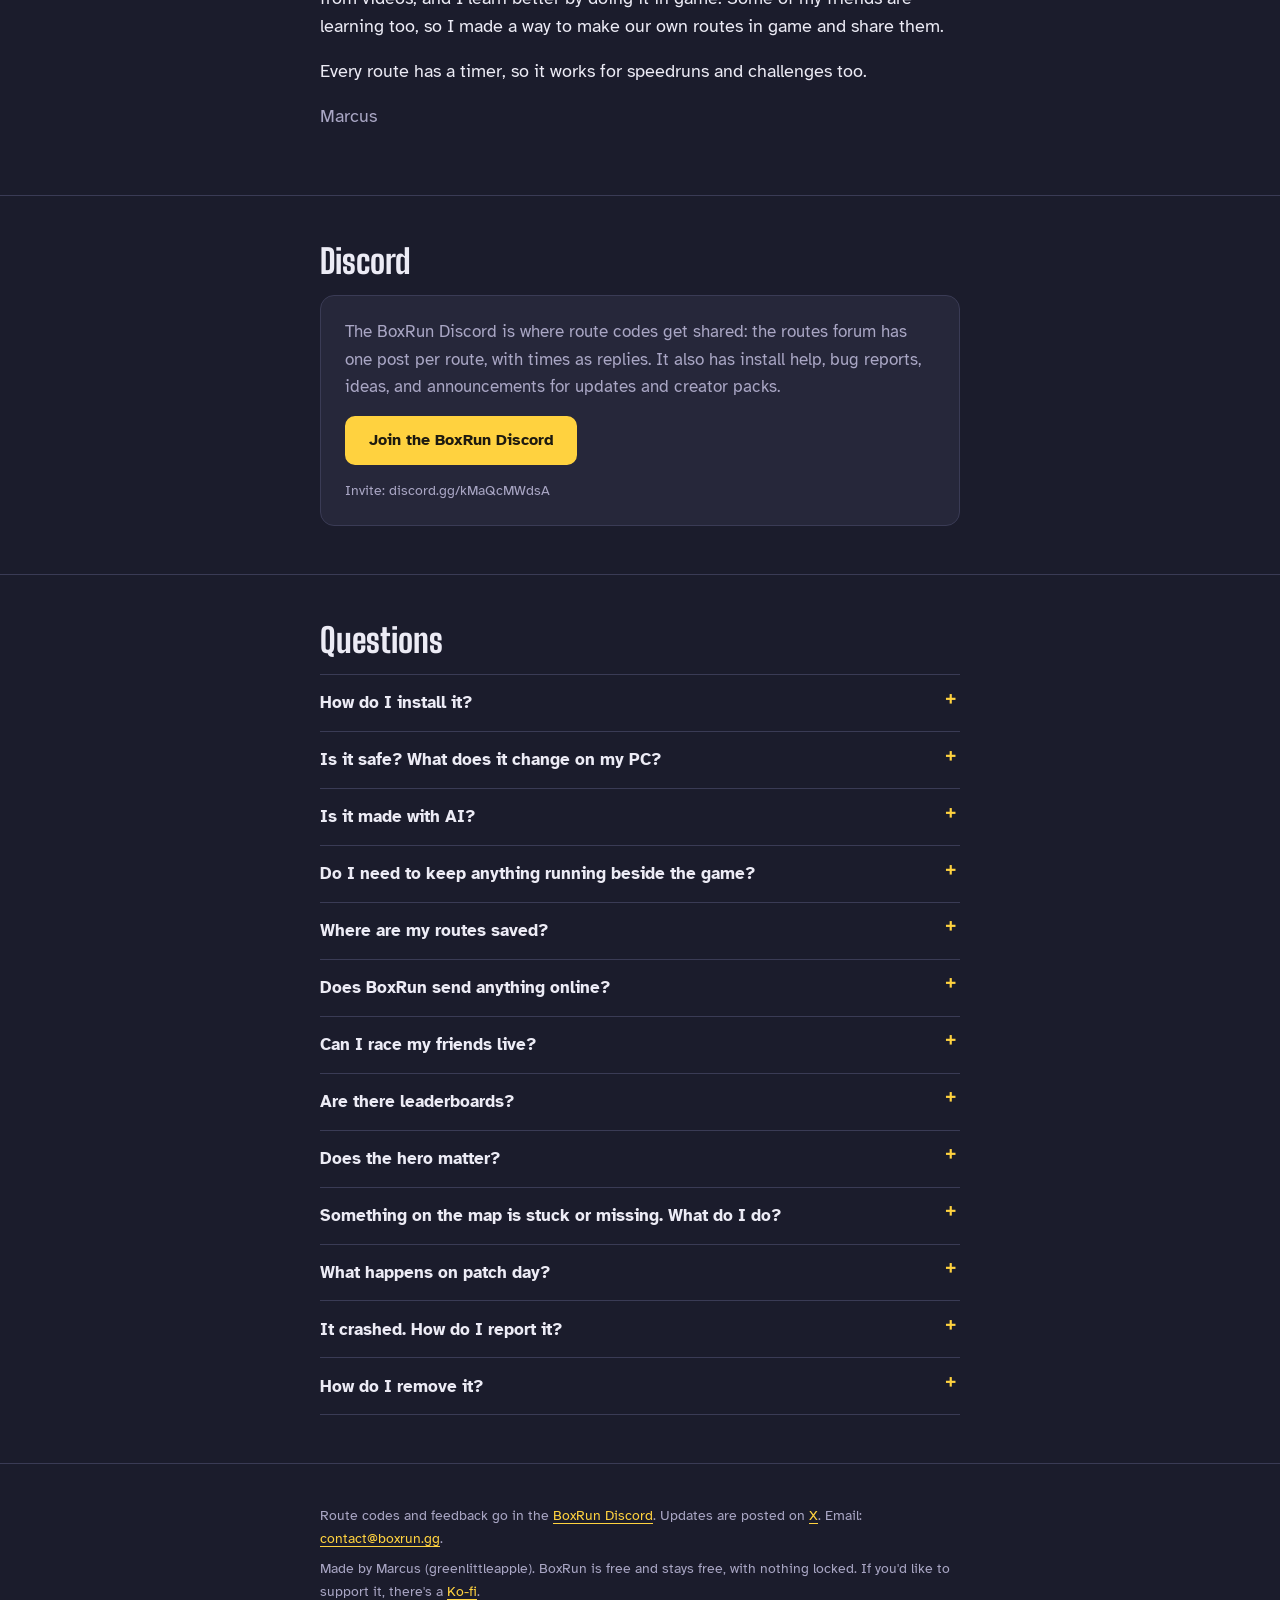
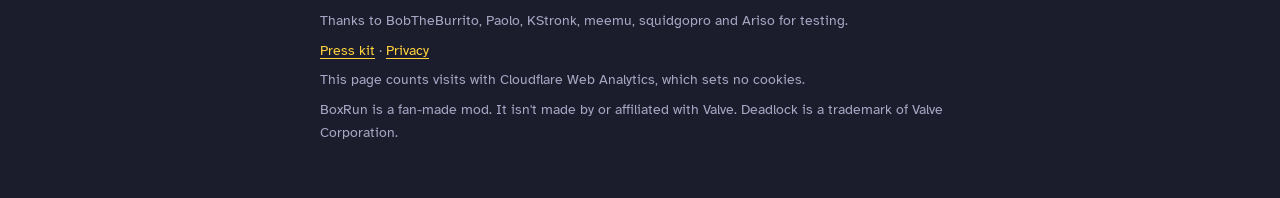
==== commit 236d85c5: "Privacy page and FAQ: list the per-address run records (first run per route, kept; daily start/finis" ====
--- a/index.html
+++ b/index.html
@@ -464,7 +464,7 @@
       </details>
       <details>
         <summary>Does BoxRun send anything online?</summary>
-        <p>Your routes and times stay on your PC until you press SHARE. The weekly board gets your time, Steam name and ghost only when you press SEND MY BEST, and keeps them on that week's page. When the menu opens, it asks BoxRun's server for the route of the week and checks routes you loaded for updates, and the server counts how many players opened the menu each day. BoxRun also sends anonymous counts. Once each: the first time the map loads, the menu opens, the menu is in front of you, you shoot or melee while it's open, press one of its buttons, go to a route's start, the start says READY, you start a run, finish one, finish one that counts, make a route, load a code, open the library, pick a FARM lane or use FILTER, with the days since your first day and the minutes since your first load. Your first finish also says why it didn't count, if it didn't, and a first run that ends without a finish says how it ended and roughly how many checkpoints you passed. Once a day you play: the days since your first day, whether it's your first day this week, and whether you came back the day after your first day or in your second week. After you play: how many runs you started, finished and got counted, how many of the counted ones were on sample, creator, community or your own routes, and the short code of each of those routes that has one, with how many runs and whether this PC sent that code before, how many runs you started and finished on each route that has a short code (never how long they took), and how many routes you loaded from each place in the menu (HOME, THIS WEEK, a FARM lane, MOVEMENT, NEW THIS WEEK, CREATORS, MINE, the star list, TO BEAT, ALL, FILTER, a tag on a route's page, NEXT or a code). Every count also carries BoxRun's version number. Nothing else: no ID, and no routes, times, names or Steam ID. OPTIONS turns them off. Publishing a route, or loading one by its BR- code, goes through BoxRun's save page to api.boxrun.gg. The server keeps the routes and ghosts people publish, plus a scrambled form of the internet address behind each request, used for rate limits, blocking spam, the menu count and the record that it loaded a code, which is kept. It never sees your saves or your Steam account, and sees a best time only if you send it to the weekly board. Full BR1 codes work without it. More on the <a href="/privacy/">privacy page</a>.</p>
+        <p>Your routes and times stay on your PC until you press SHARE. The weekly board gets your time, Steam name and ghost only when you press SEND MY BEST, and keeps them on that week's page. When the menu opens, it asks BoxRun's server for the route of the week and checks routes you loaded for updates, and the server counts how many players opened the menu each day. BoxRun also sends anonymous counts. Once each: the first time the map loads, the menu opens, the menu is in front of you, you shoot or melee while it's open, press one of its buttons, go to a route's start, the start says READY, you start a run, finish one, finish one that counts, make a route, load a code, open the library, pick a FARM lane or use FILTER, with the days since your first day and the minutes since your first load. Your first finish also says why it didn't count, if it didn't, and a first run that ends without a finish says how it ended and roughly how many checkpoints you passed. Once a day you play: the days since your first day, whether it's your first day this week, and whether you came back the day after your first day or in your second week. After you play: how many runs you started, finished and got counted, how many of the counted ones were on sample, creator, community or your own routes, and the short code of each of those routes that has one, with how many runs and whether this PC sent that code before, how many runs you started and finished on each route that has a short code (never how long they took), and how many routes you loaded from each place in the menu (HOME, THIS WEEK, a FARM lane, MOVEMENT, NEW THIS WEEK, CREATORS, MINE, the star list, TO BEAT, ALL, FILTER, a tag on a route's page, NEXT or a code). Every count also carries BoxRun's version number. Nothing else: no ID, and no routes, times, names or Steam ID. OPTIONS turns them off. Publishing a route, or loading one by its BR- code, goes through BoxRun's save page to api.boxrun.gg. The server keeps the routes and ghosts people publish, plus a scrambled form of the internet address behind each request, used for rate limits, blocking spam, the menu count, the record that it loaded a code and the record that it first ran a route (both kept), and a daily limit of one started and one finished run per route (kept 2 days). It never sees your saves or your Steam account, and sees a best time only if you send it to the weekly board. Full BR1 codes work without it. More on the <a href="/privacy/">privacy page</a>.</p>
       </details>
       <details>
         <summary>Can I race my friends live?</summary>
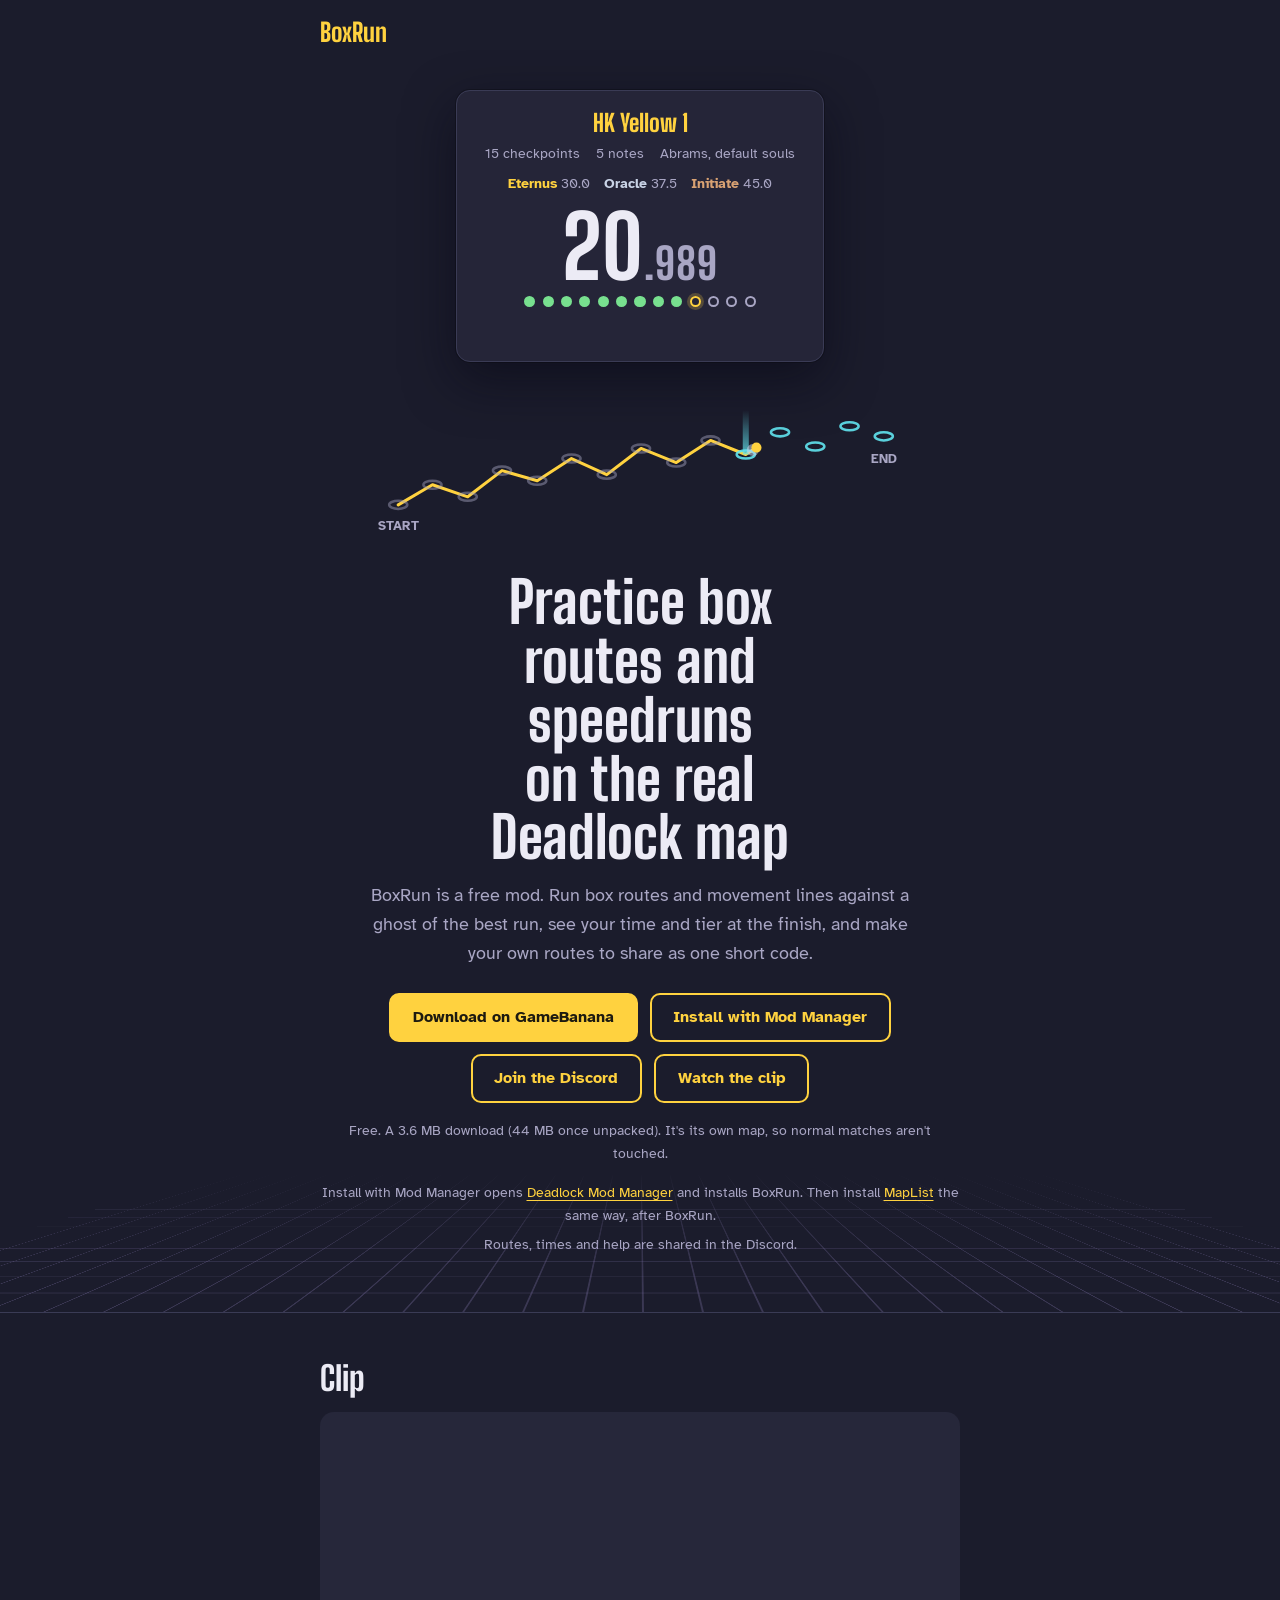
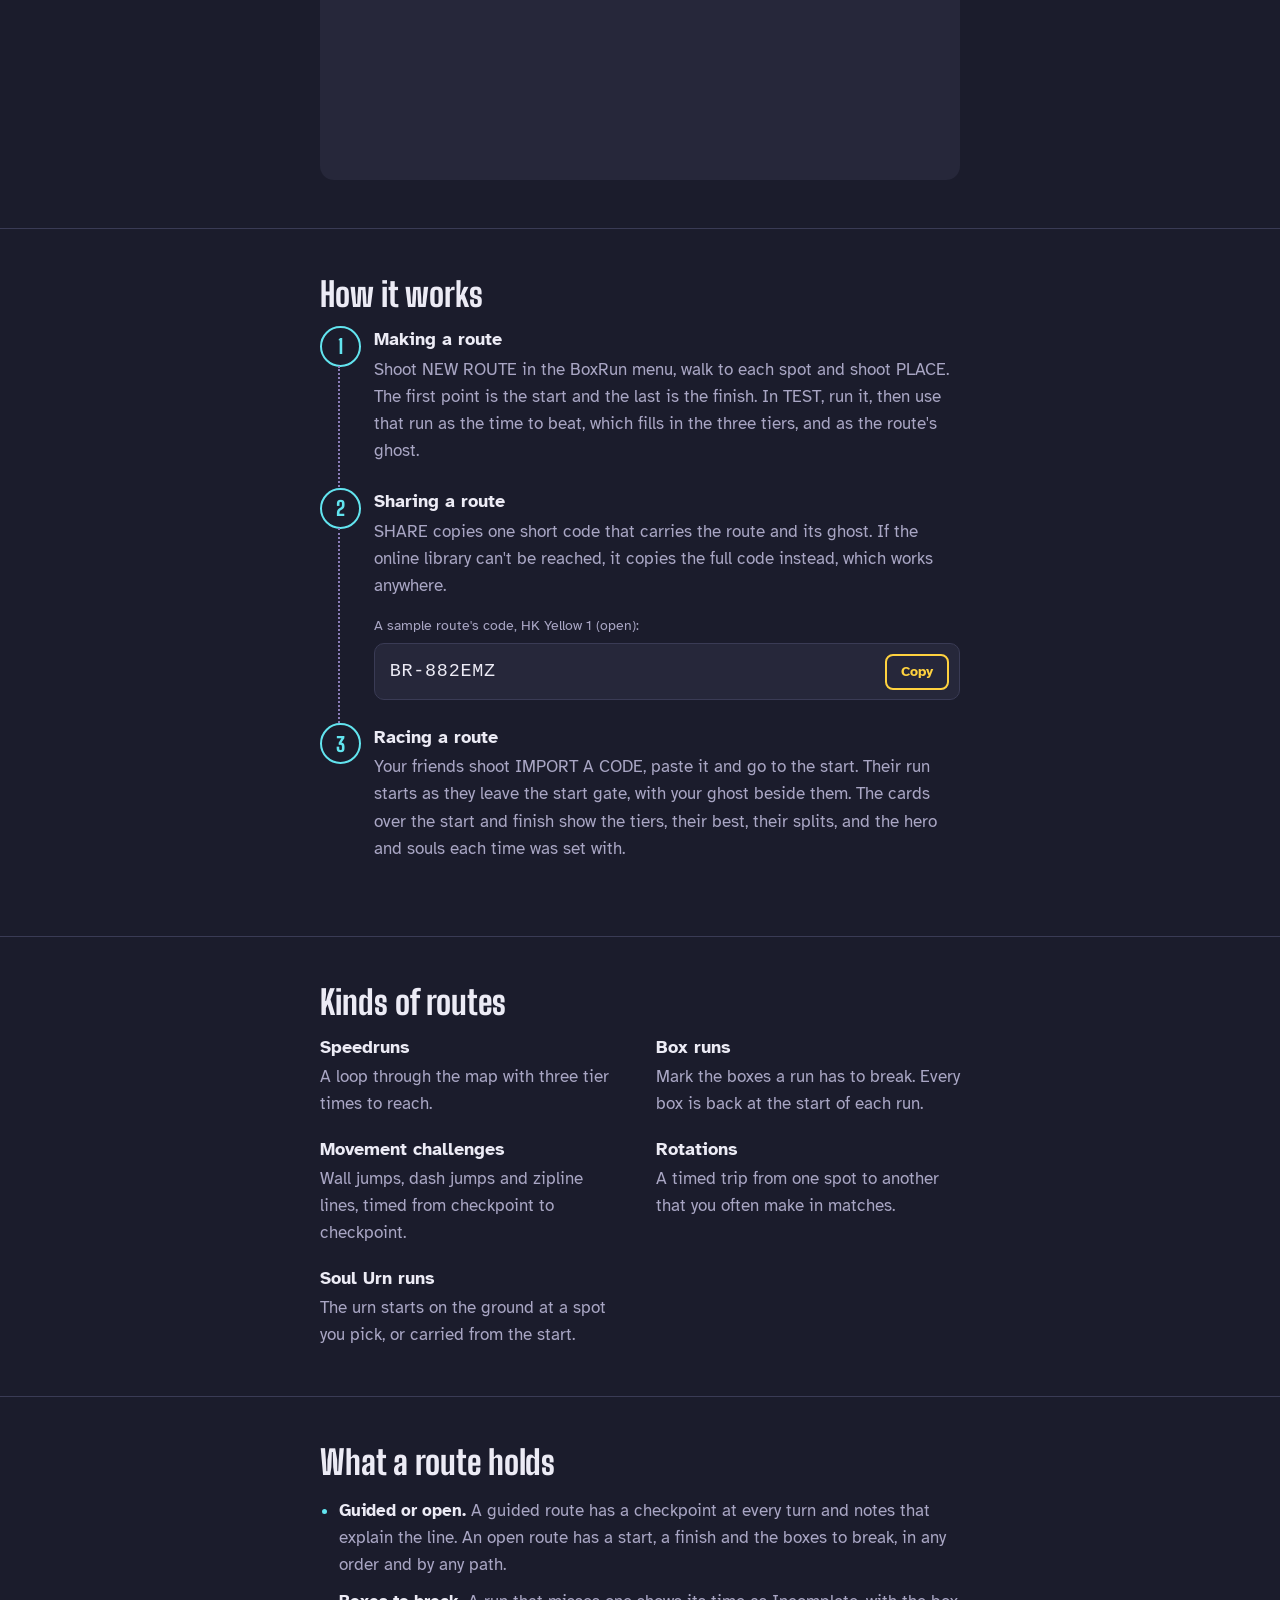
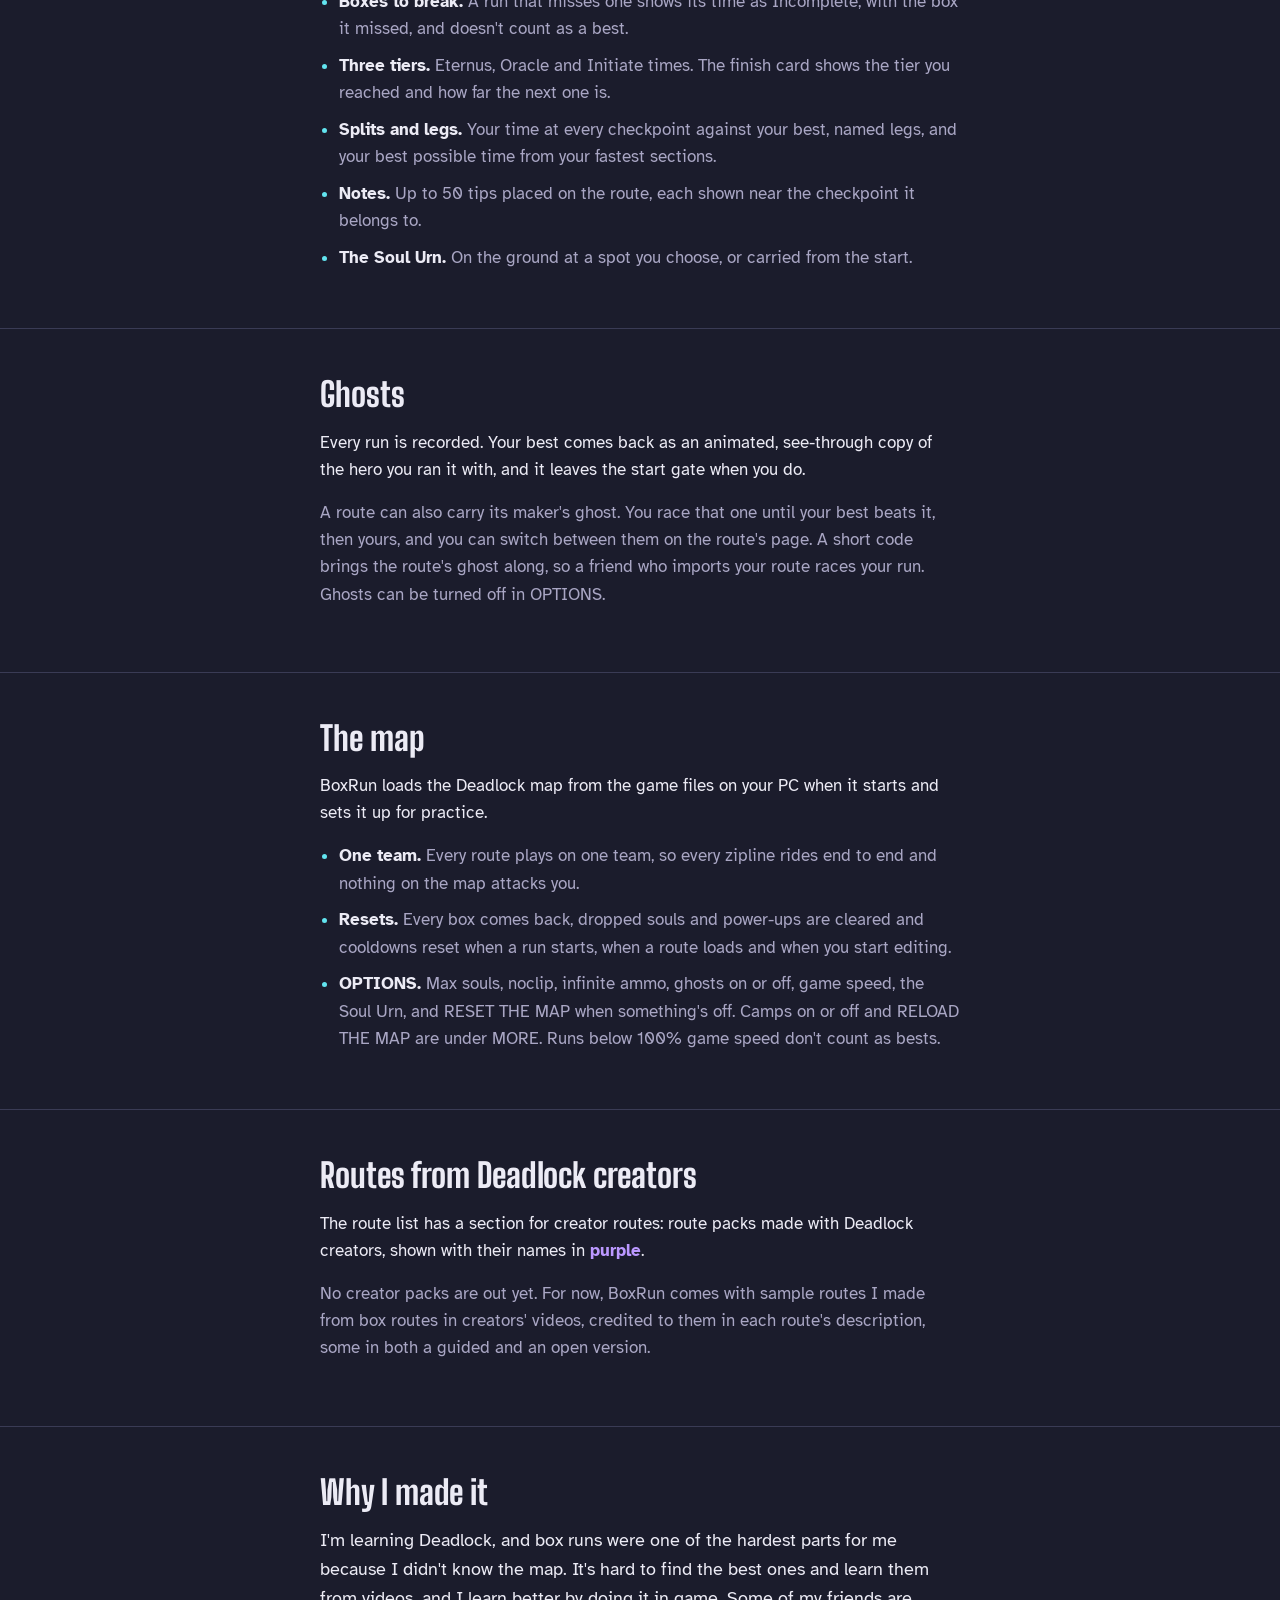
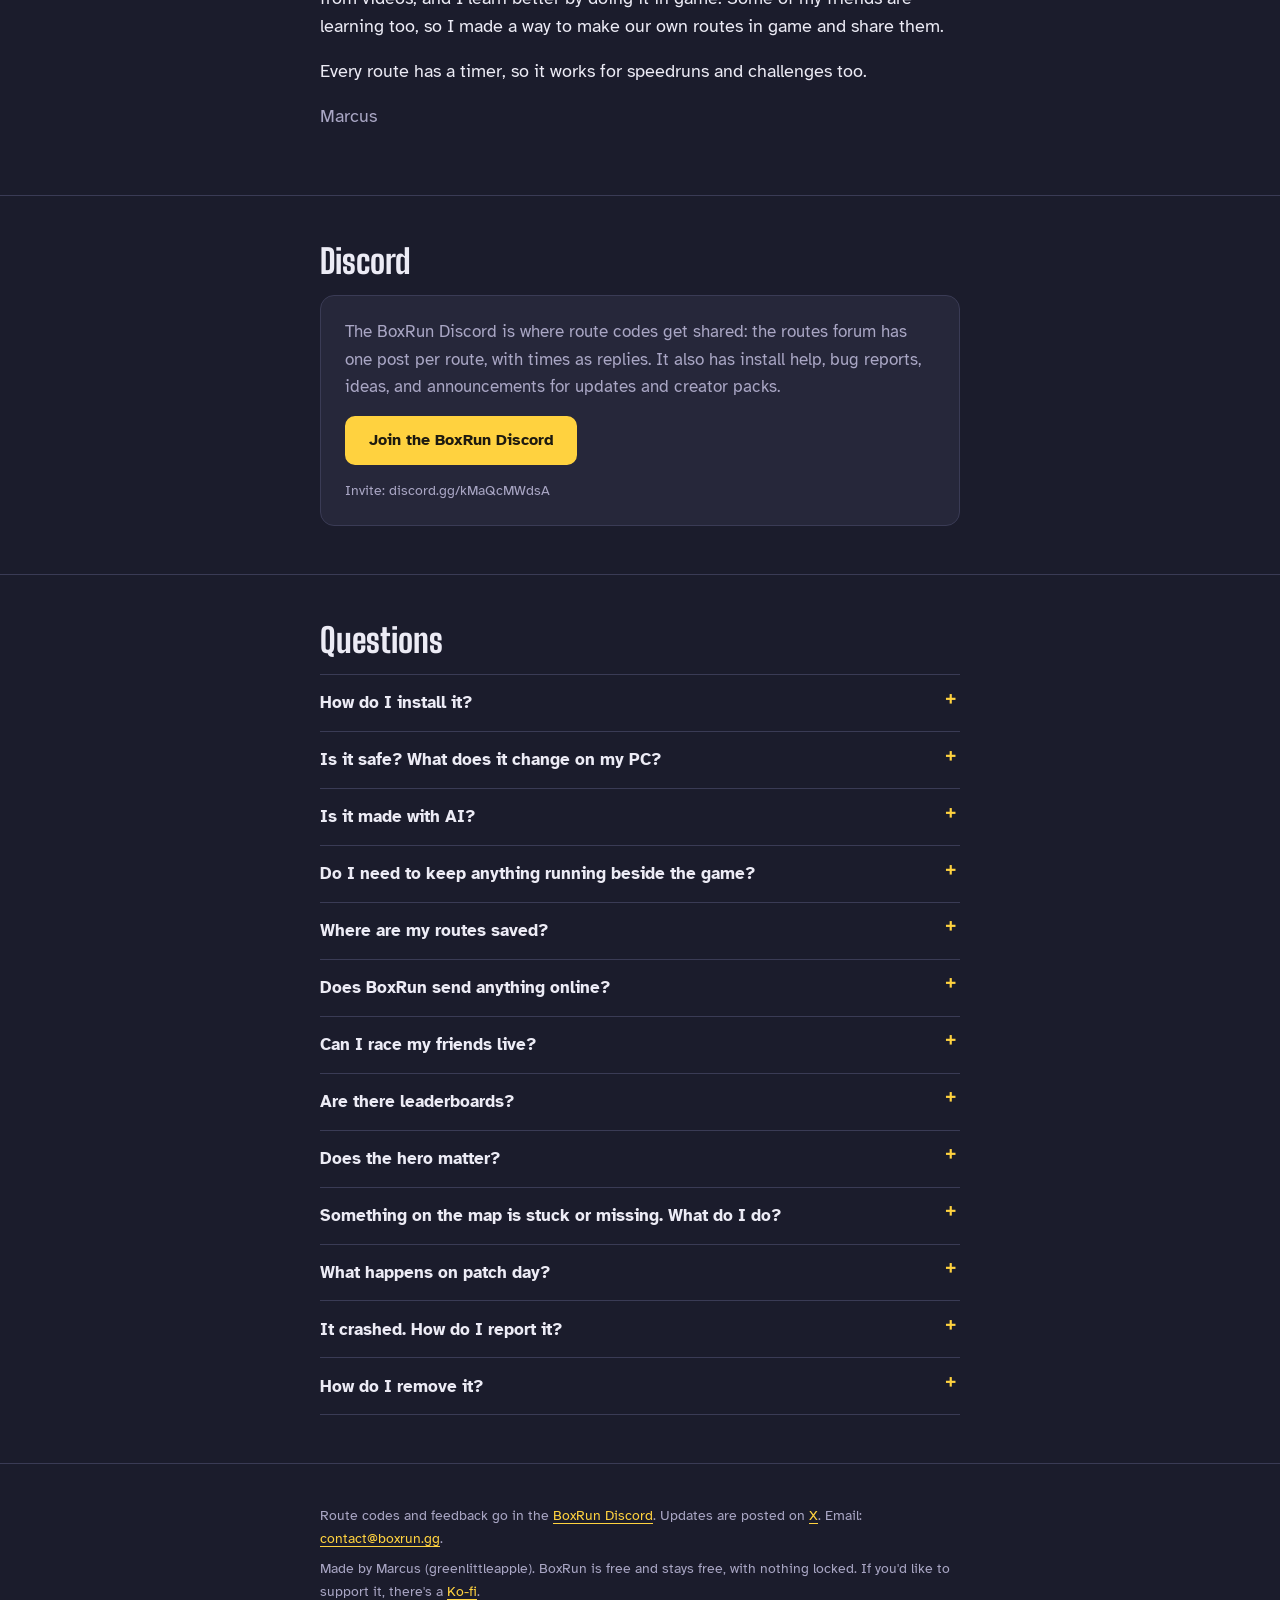
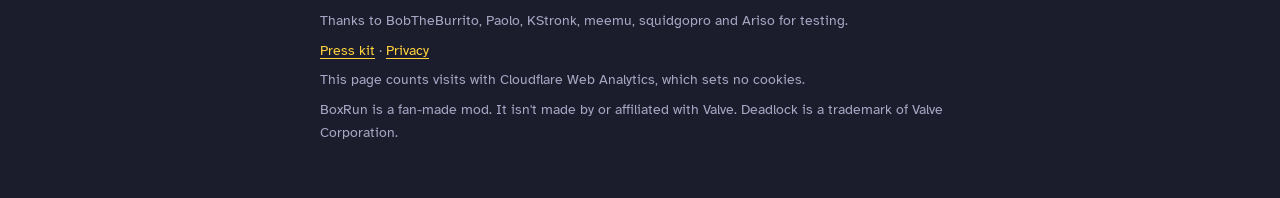
==== commit 9e71d0d9: "Mod Manager button on 3.2.2's file (1904883)" ====
--- a/index.html
+++ b/index.html
@@ -516,7 +516,7 @@
   gamebanana: "https://gamebanana.com/mods/733166",   // the GameBanana page, e.g. "https://gamebanana.com/mods/123456"
   clipId: "_umRSrqrFrg",       // the YouTube video id of the clip, e.g. "dQw4w9WgXcQ"
   cfBeacon: "3dd07682e35d4e828f72fc3503201532",
-  dmmFile: "1901130",   // GameBanana's file id of the current release (3.2), for the Mod Manager button: update at every upload
+  dmmFile: "1904883",   // GameBanana's file id of the current release (3.2.2), for the Mod Manager button: update at every upload
 };
 
 (() => {
